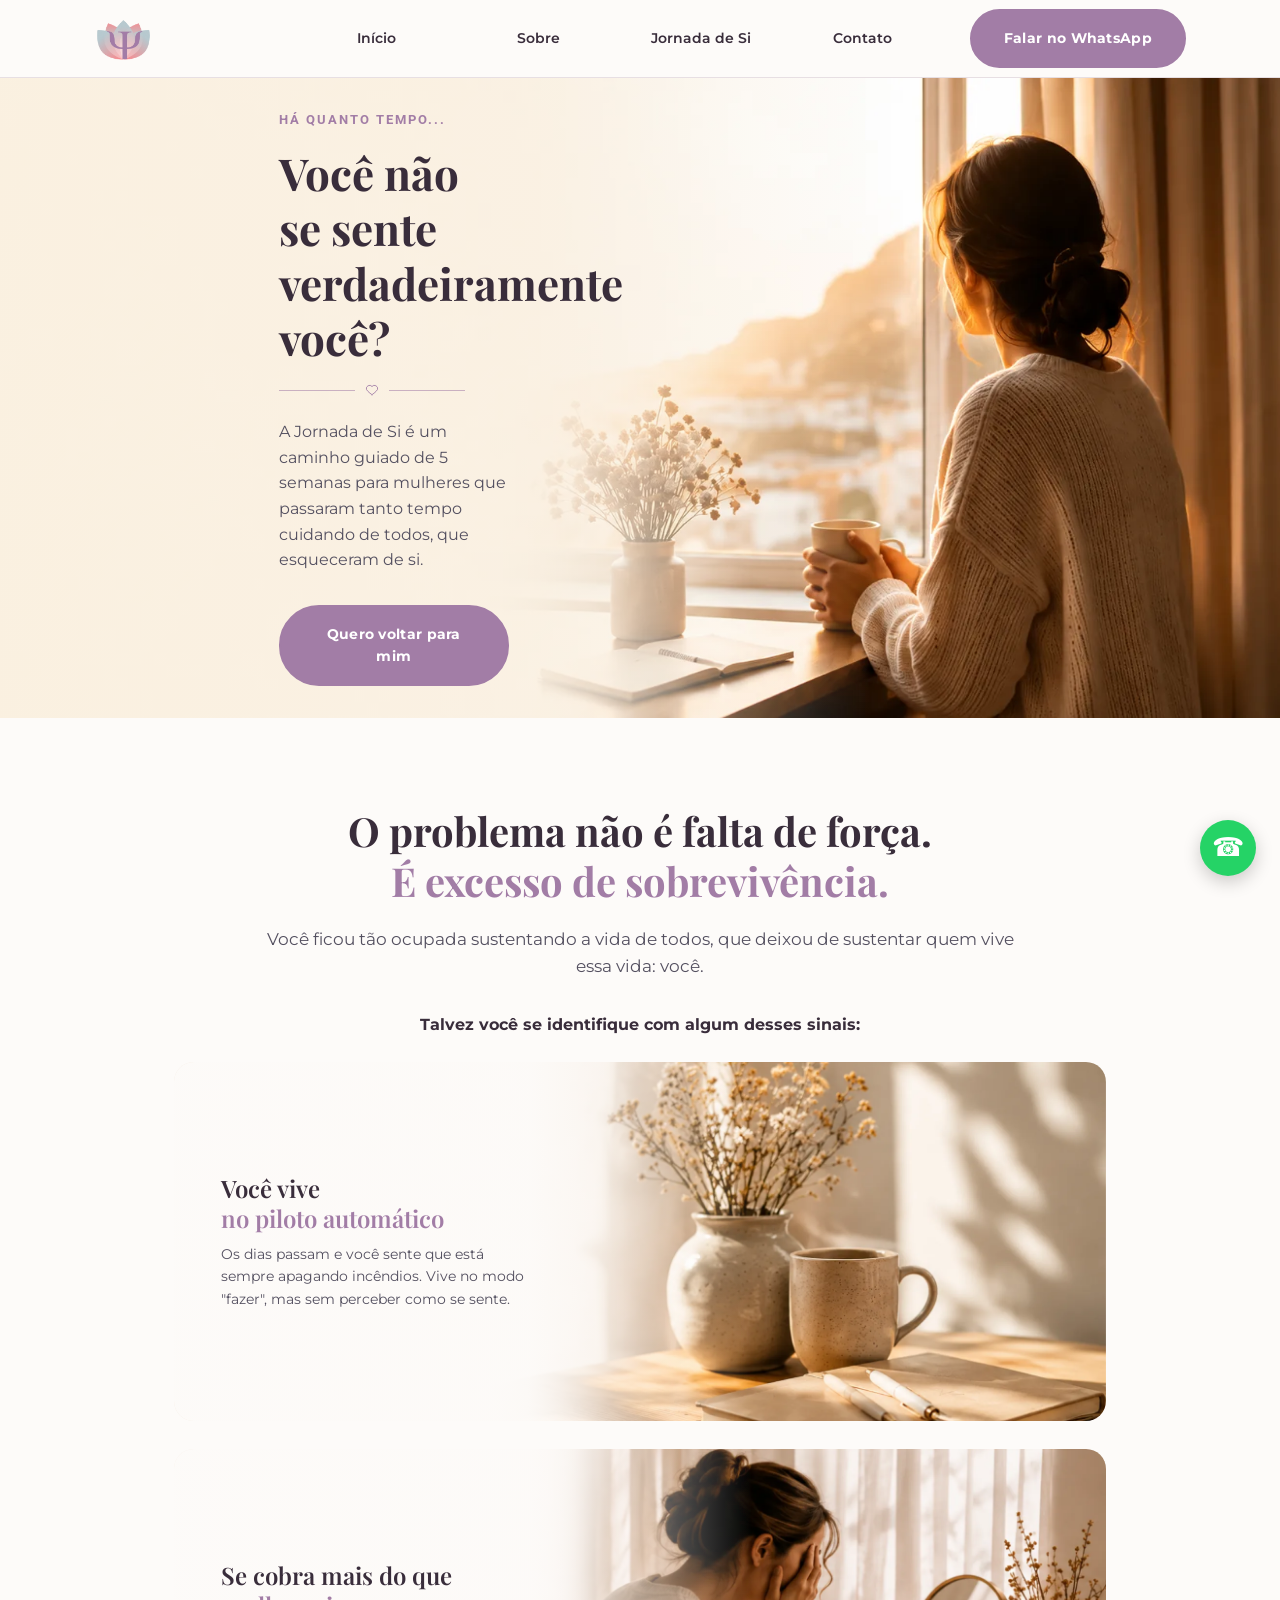
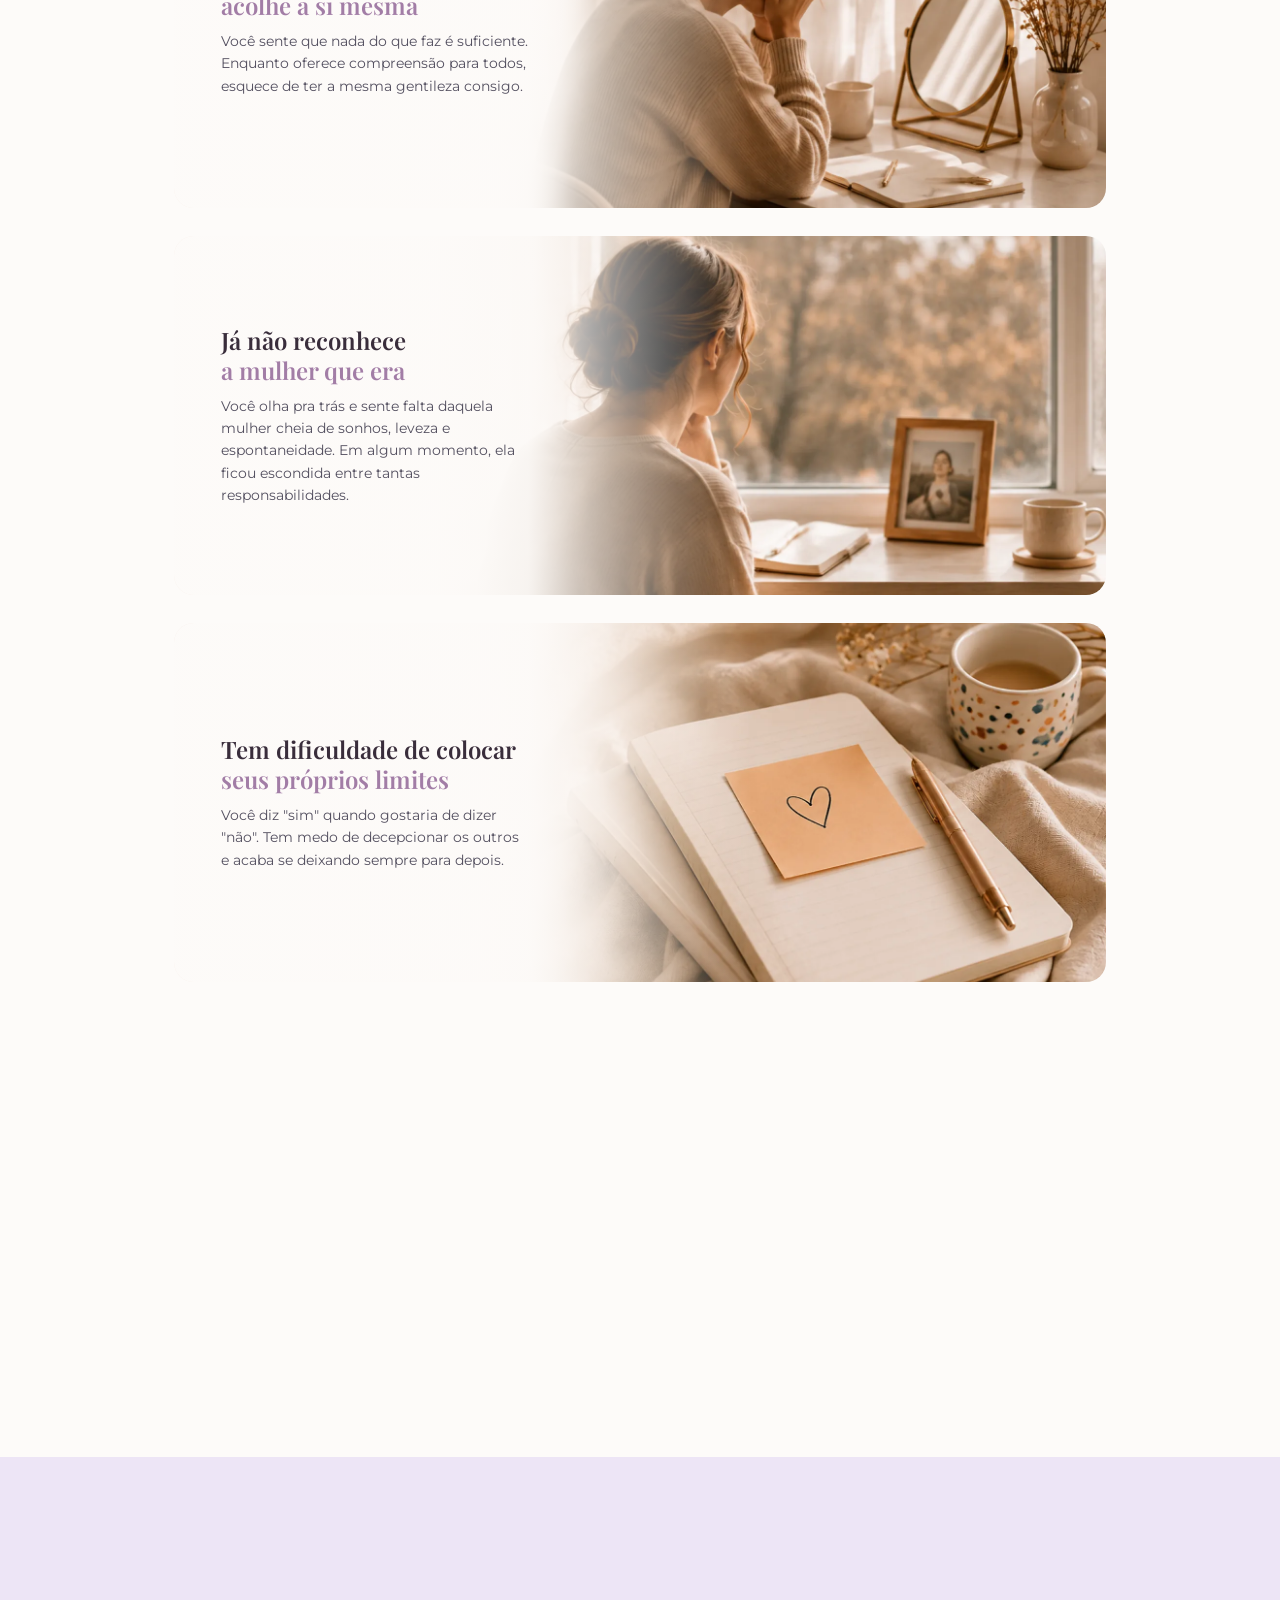
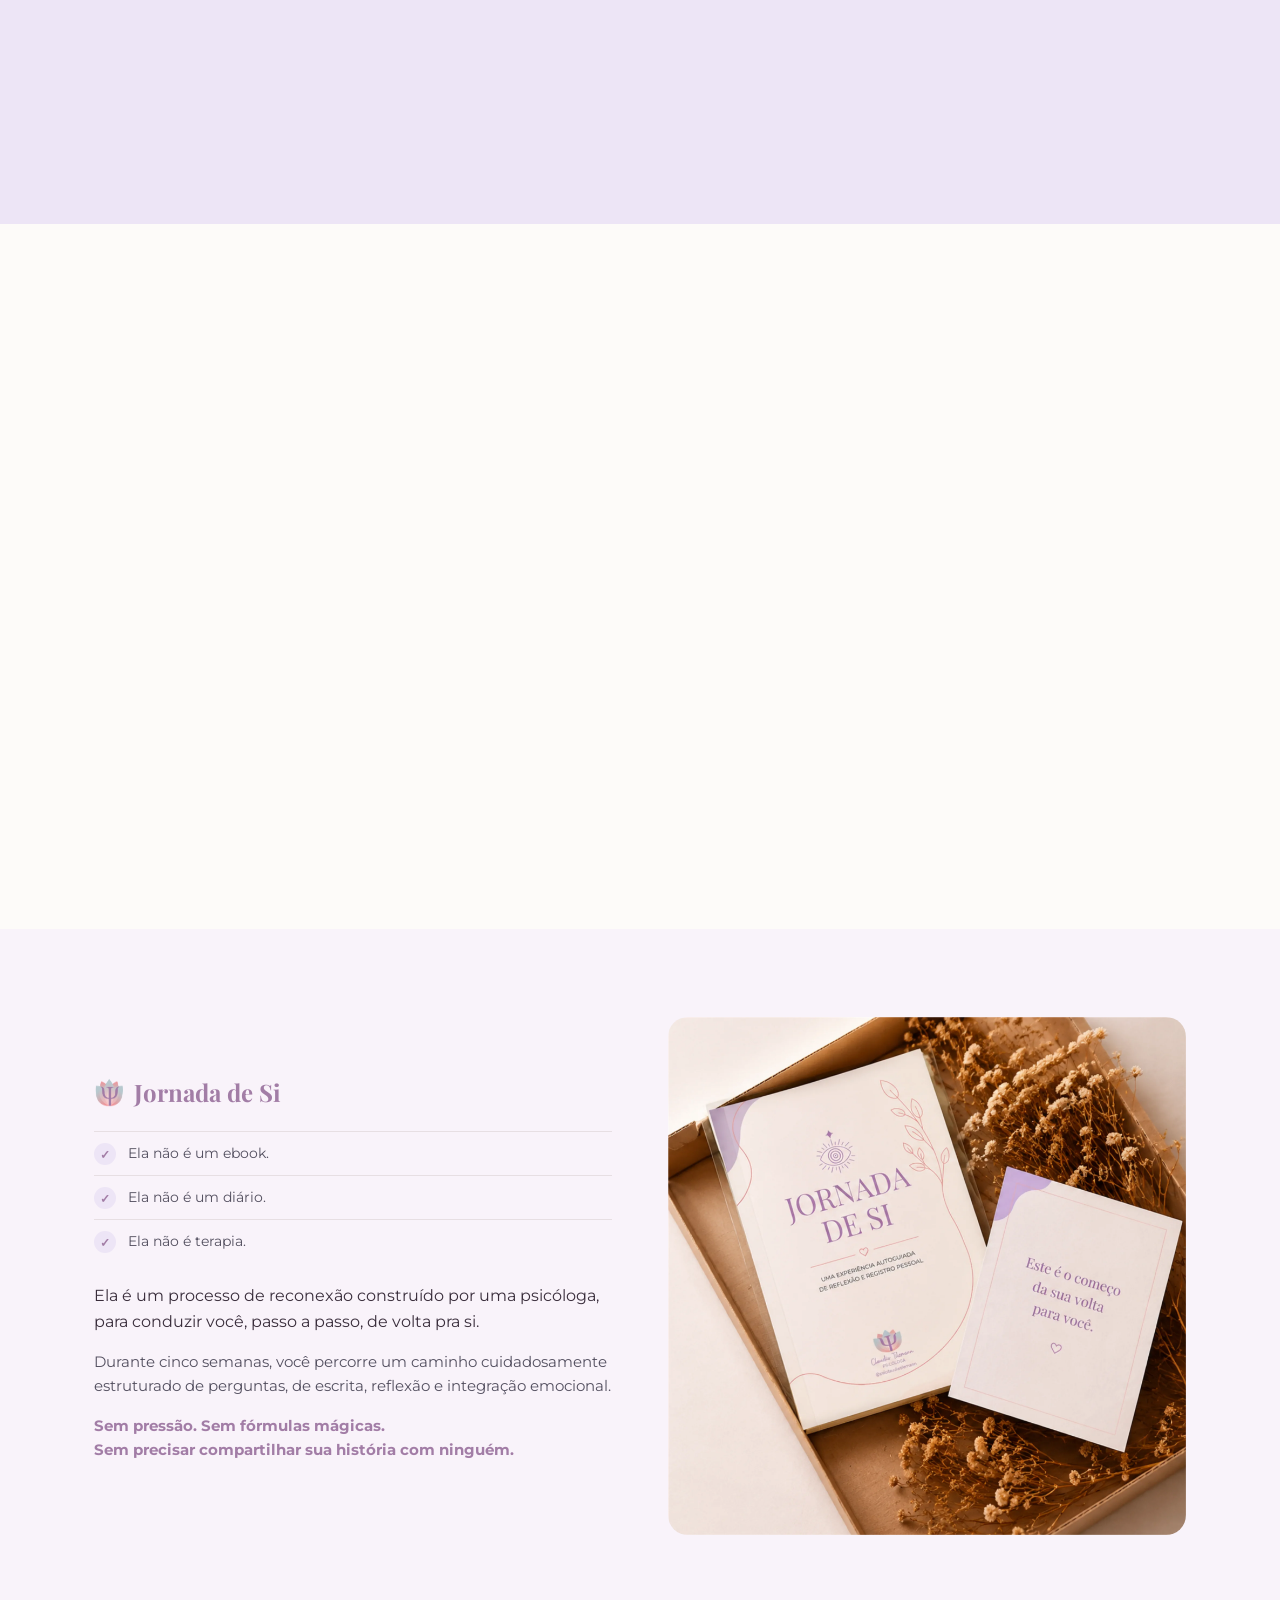
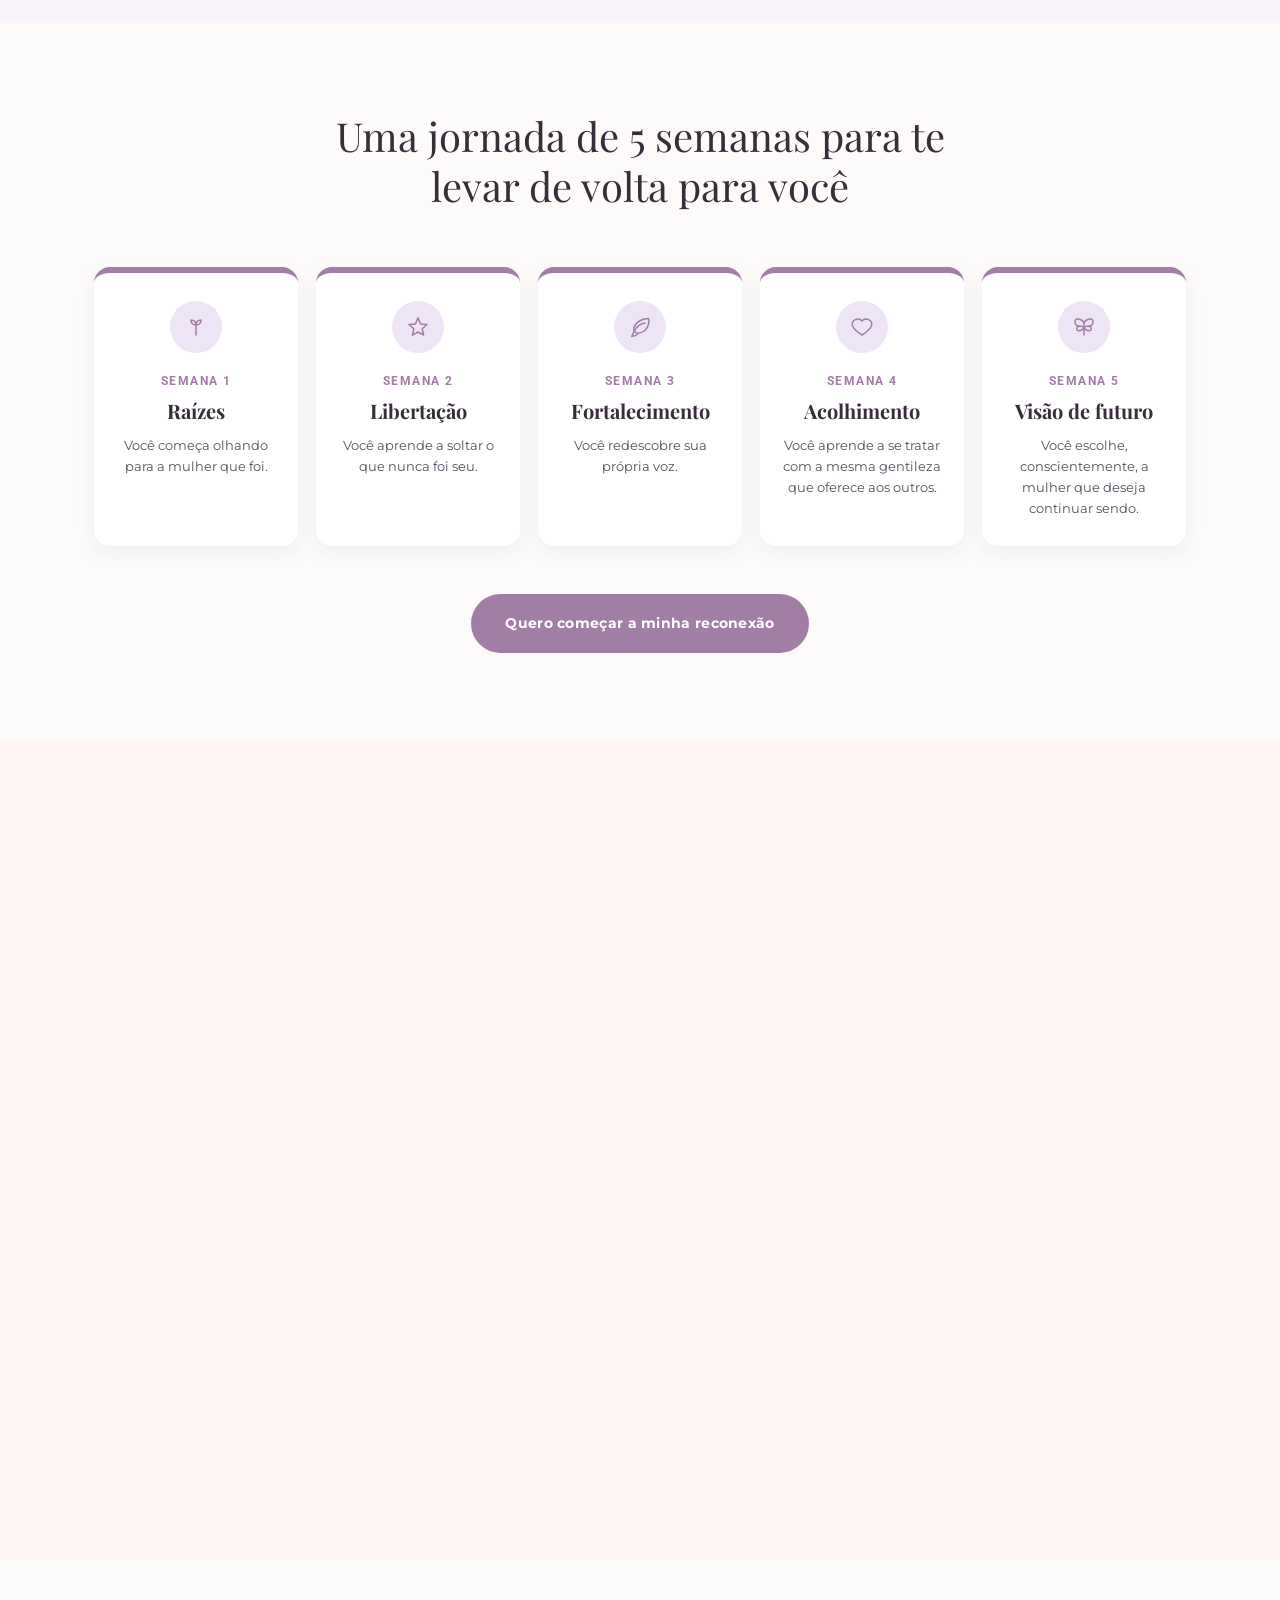
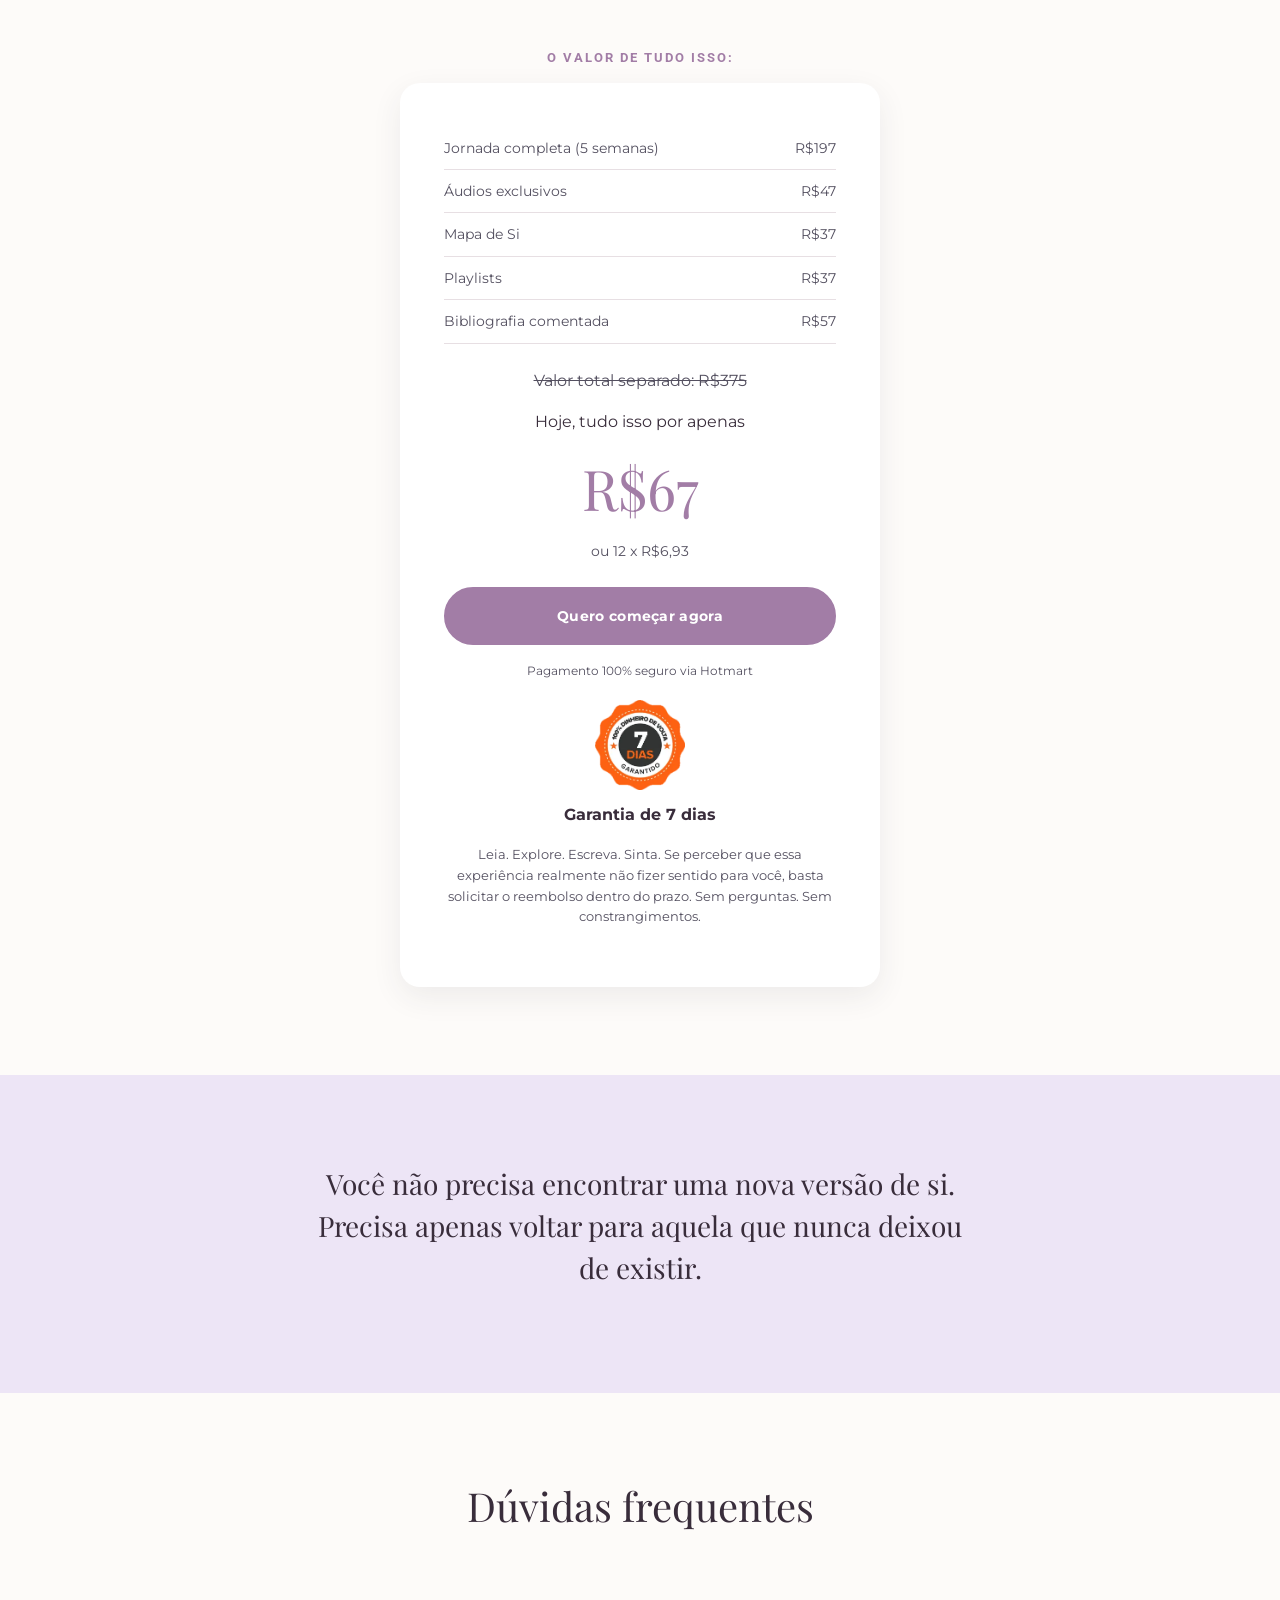
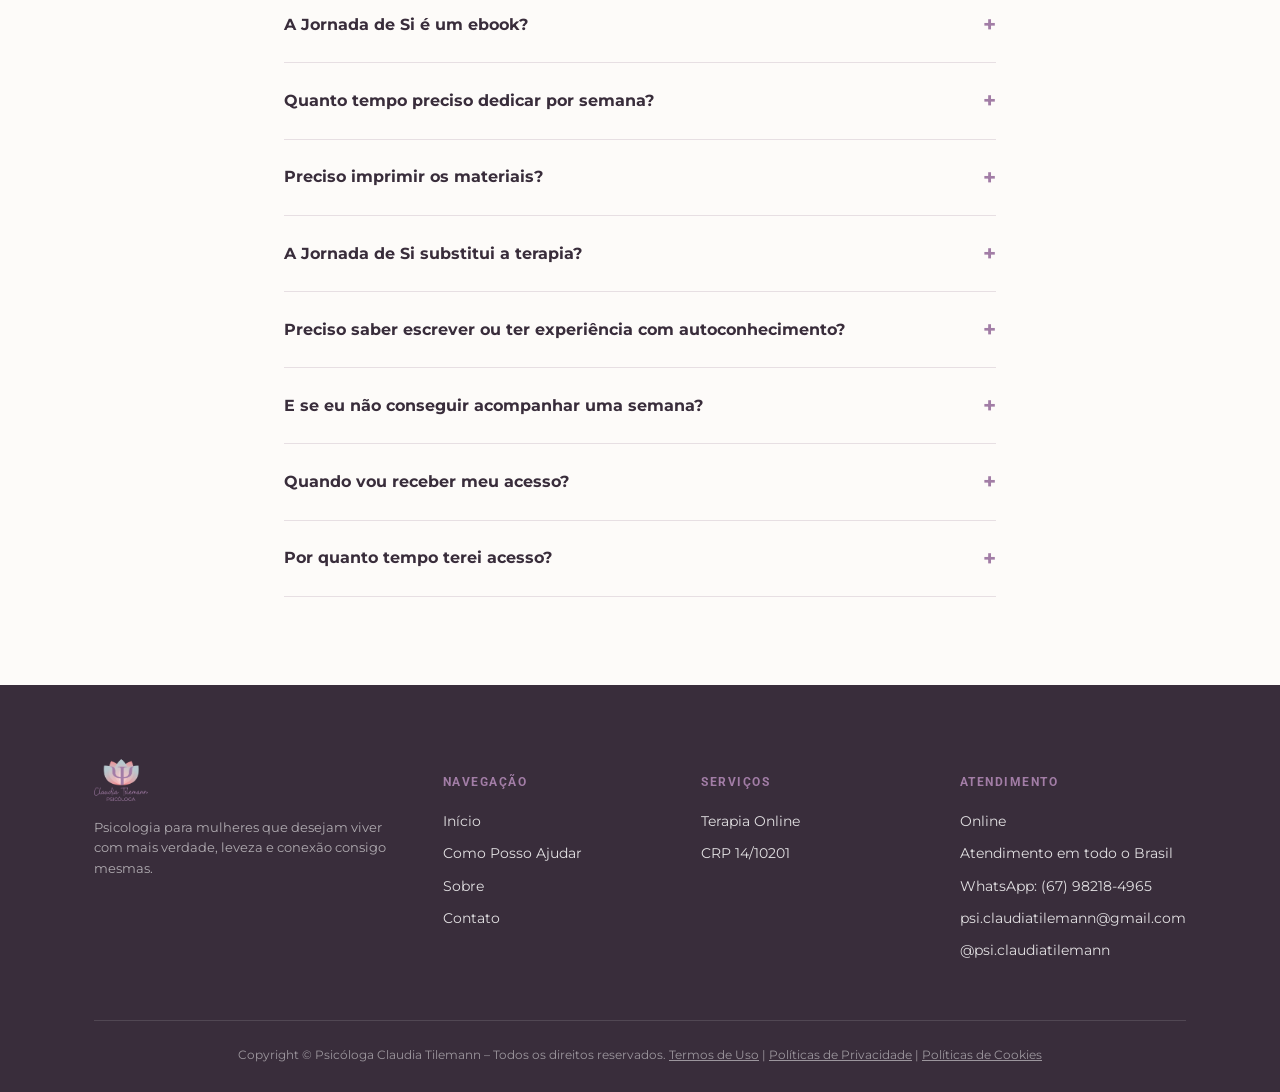
==== jornadadesi.html @ 29aedbd8 "Initial commit" ====
<!DOCTYPE html>
<html lang="pt-BR">
<head>
<meta charset="UTF-8">

<!-- Meta Pixel Code -->
<script>
!function(f,b,e,v,n,t,s)
{if(f.fbq)return;n=f.fbq=function(){n.callMethod?
n.callMethod.apply(n,arguments):n.queue.push(arguments)};
if(!f._fbq)f._fbq=n;n.push=n;n.loaded=!0;n.version='2.0';
n.queue=[];t=b.createElement(e);t.async=!0;
t.src=v;s=b.getElementsByTagName(e)[0];
s.parentNode.insertBefore(t,s)}(window, document,'script',
'https://connect.facebook.net/en_US/fbevents.js');

fbq('init', '1135975485633606');
fbq('track', 'PageView');
</script>

<noscript>
<img height="1" width="1" style="display:none"
src="https://www.facebook.com/tr?id=1135975485633606&ev=PageView&noscript=1"/>
</noscript>
<!-- End Meta Pixel Code -->

<meta name="viewport" content="width=device-width, initial-scale=1.0">
<title>Psicóloga Claudia Tilemann - Jornada de Si</title>
<meta name="description" content="A Jornada de Si é um caminho guiado de 5 semanas para mulheres que passaram tanto tempo cuidando de todos, que esqueceram de si.">
<link rel="icon" href="images/logo-topo.webp">
<link rel="preconnect" href="https://fonts.googleapis.com">
<link rel="preconnect" href="https://fonts.gstatic.com" crossorigin>
<link href="https://fonts.googleapis.com/css2?family=Playfair+Display:ital,wght@0,400;0,600;0,700;1,400&family=Montserrat:ital,wght@0,400;0,600;0,700&family=Roboto:wght@400;700&display=swap" rel="stylesheet">
<link rel="stylesheet" href="css/style.css">
</head>
<body>

<header class="site-header">
  <div class="container">
    <a href="index.html" class="logo"><img src="images/logo-topo.webp" alt="Claudia Tilemann Psicóloga"></a>
    <nav class="site-nav" id="siteNav">
      <div class="site-nav-links">
        <a href="index.html">Início</a>
        <a href="index.html#sobre">Sobre</a>
        <a href="jornadadesi.html">Jornada de Si</a>
        <a href="#contato">Contato</a>
        <a href="https://wa.me/message/6YBCLNKW5SVHM1" class="btn" target="_blank" rel="noopener">Falar no WhatsApp</a>
      </div>
      <button class="nav-toggle" id="navToggle" aria-label="Abrir menu">☰</button>
    </nav>
  </div>
</header>
<div class="header-spacer"></div>

<section class="hero">
  <div class="hero-photo" style="background-image:url('images/jornada/hero-janela.webp'); height:auto; min-height:640px;">
    <div class="container">
      <div class="hero-text">
        <span class="eyebrow">Há quanto tempo...</span>
        <h1 style="font-size:44px;">Você não se sente verdadeiramente você?</h1>
        <div class="hero-divider">
          <span class="line"></span>
          <svg viewBox="0 0 24 24" fill="none" stroke="currentColor" stroke-width="1.5" stroke-linecap="round" stroke-linejoin="round"><path d="M12 20s-7-4.35-9.5-9A5.5 5.5 0 0 1 12 6a5.5 5.5 0 0 1 9.5 5c-2.5 4.65-9.5 9-9.5 9z"/></svg>
          <span class="line"></span>
        </div>
        <p class="lead">A Jornada de Si é um caminho guiado de 5 semanas para mulheres que passaram tanto tempo cuidando de todos, que esqueceram de si.</p>
        <div class="hero-actions">
          <a href="#comprar" class="btn">Quero voltar para mim</a>
        </div>
      </div>
    </div>
  </div>
</section>

<section>
  <div class="container reveal" style="max-width:820px; text-align:center;">
    <h2 style="font-weight:700;">O problema não é falta de força.<br><span style="color:var(--color-accent);">É excesso de sobrevivência.</span></h2>
    <p style="font-size:17px; color:var(--color-text-soft);">Você ficou tão ocupada sustentando a vida de todos, que deixou de sustentar quem vive essa vida: você.</p>
    <p style="font-weight:700; margin-top:32px;">Talvez você se identifique com algum desses sinais:</p>
  </div>

  <div class="container" style="max-width:980px; margin-top:24px;">
    <div class="photo-overlay reveal" style="background-image:url('images/jornada/vaso-caneca.webp')">
      <div class="photo-overlay-text">
        <h3><span class="line-dark">Você vive</span><span class="line-accent">no piloto automático</span></h3>
        <p>Os dias passam e você sente que está sempre apagando incêndios. Vive no modo "fazer", mas sem perceber como se sente.</p>
      </div>
    </div>
    <div class="photo-overlay reveal" style="background-image:url('images/jornada/mulher-espelho.webp')">
      <div class="photo-overlay-text">
        <h3><span class="line-dark">Se cobra mais do que</span><span class="line-accent">acolhe a si mesma</span></h3>
        <p>Você sente que nada do que faz é suficiente. Enquanto oferece compreensão para todos, esquece de ter a mesma gentileza consigo.</p>
      </div>
    </div>
    <div class="photo-overlay reveal" style="background-image:url('images/jornada/mulher-retrato-moldura.webp')">
      <div class="photo-overlay-text">
        <h3><span class="line-dark">Já não reconhece</span><span class="line-accent">a mulher que era</span></h3>
        <p>Você olha pra trás e sente falta daquela mulher cheia de sonhos, leveza e espontaneidade. Em algum momento, ela ficou escondida entre tantas responsabilidades.</p>
      </div>
    </div>
    <div class="photo-overlay reveal" style="background-image:url('images/jornada/caderno-coracao.webp')">
      <div class="photo-overlay-text">
        <h3><span class="line-dark">Tem dificuldade de colocar</span><span class="line-accent">seus próprios limites</span></h3>
        <p>Você diz "sim" quando gostaria de dizer "não". Tem medo de decepcionar os outros e acaba se deixando sempre para depois.</p>
      </div>
    </div>
    <div class="photo-overlay reveal" style="margin-bottom:0; background-image:url('images/jornada/mulher-sofa.webp')">
      <div class="photo-overlay-text">
        <h3><span class="line-dark">Carrega tanto os outros, que</span><span class="line-accent">deixou de cuidar de si</span></h3>
        <p>Você está sempre disponível para quem precisa. Mas, quando olha para a própria vida, percebe que faz muito tempo que ninguém cuidou de você.</p>
      </div>
    </div>
  </div>
</section>

<section style="background:var(--color-bg-lavender-2); text-align:center;">
  <div class="container reveal" style="max-width:720px;">
    <h2 style="font-weight:700;">O maior risco<br><span style="color:var(--color-accent);">não é continuar cansada.</span></h2>
    <p style="font-size:17px; color:var(--color-text-soft);">É olhar pra trás daqui a alguns anos e perceber que você passou tanto tempo <strong style="color:var(--color-text);">cuidando da vida de todos</strong>, que esqueceu de <strong style="color:var(--color-accent);">viver a sua</strong>.</p>
  </div>
</section>

<section>
  <div class="container text-center">
    <div class="section-intro reveal">
      <h2>Imagine acordar e <span style="color:var(--color-accent);">perceber que...</span></h2>
    </div>
    <div class="outcomes-photo reveal" style="background-image:url('images/jornada/mulher-respirando.webp')">
      <div class="outcomes-photo-items">
        <div class="outcome-item">
          <span class="outcome-icon"><svg viewBox="0 0 24 24" fill="none" stroke="currentColor" stroke-width="1.5" stroke-linecap="round" stroke-linejoin="round"><path d="M12 15a3 3 0 0 0 3-3V6a3 3 0 0 0-6 0v6a3 3 0 0 0 3 3z"/><path d="M19 11a7 7 0 0 1-14 0"/><line x1="12" y1="18" x2="12" y2="22"/></svg></span>
          <p>Você voltou a confiar na sua própria voz</p>
        </div>
        <div class="outcome-divider"></div>
        <div class="outcome-item">
          <span class="outcome-icon"><svg viewBox="0 0 24 24" fill="none" stroke="currentColor" stroke-width="1.5" stroke-linecap="round" stroke-linejoin="round"><path d="M12 20s-7-4.35-9.5-9A5.5 5.5 0 0 1 12 6a5.5 5.5 0 0 1 9.5 5c-2.5 4.65-9.5 9-9.5 9z"/></svg></span>
          <p>Consegue dizer "não" sem culpa</p>
        </div>
        <div class="outcome-divider"></div>
        <div class="outcome-item">
          <span class="outcome-icon"><svg viewBox="0 0 24 24" fill="none" stroke="currentColor" stroke-width="1.5" stroke-linecap="round" stroke-linejoin="round"><path d="M17 8C8 10 5.9 16.2 3.8 21.5c2.9-.5 4.9-1.5 6.2-2.5"/><path d="M20.5 3.5C15 3.5 8 6.5 6 12.5c-1 3 1 5.5 3.5 5.5C17 18 21 12 21 5c0-.5-.2-1-.5-1.5z"/></svg></span>
          <p>Entende melhor suas emoções</p>
        </div>
        <div class="outcome-divider"></div>
        <div class="outcome-item">
          <span class="outcome-icon"><svg viewBox="0 0 24 24" fill="none" stroke="currentColor" stroke-width="1.5" stroke-linecap="round" stroke-linejoin="round"><path d="M4 9h13v5a5 5 0 0 1-5 5H9a5 5 0 0 1-5-5V9z"/><path d="M17 10h2a2.5 2.5 0 0 1 0 5h-2"/><path d="M8 3c0 1-1 1-1 2s1 1 1 2"/><path d="M12 3c0 1-1 1-1 2s1 1 1 2"/></svg></span>
          <p>Voltou a gostar da própria companhia</p>
        </div>
        <div class="outcome-divider"></div>
        <div class="outcome-item">
          <span class="outcome-icon"><svg viewBox="0 0 24 24" fill="none" stroke="currentColor" stroke-width="1.5" stroke-linecap="round" stroke-linejoin="round"><circle cx="12" cy="12" r="4.5"/><path d="M12 3v2M12 19v2M4 12H2M22 12h-2M5.6 5.6 4.2 4.2M19.8 19.8l-1.4-1.4M18.4 5.6l1.4-1.4M4.2 19.8l1.4-1.4"/></svg></span>
          <p>Sente que existe, novamente</p>
        </div>
      </div>
      <p class="outcomes-photo-caption"><span class="line-dark">É isso que a Jornada de Si</span><span class="line-accent">foi criada para construir.</span></p>
    </div>
  </div>
</section>

<section style="background:var(--color-bg-lavender)">
  <div class="container split-panel">
    <div class="reveal">
      <div class="split-panel-brand">
        <img src="images/logo-topo.webp" alt="">
        <span>Jornada de Si</span>
      </div>
      <ul class="bio-credentials" style="margin-top:0;">
        <li>Ela não é um ebook.</li>
        <li>Ela não é um diário.</li>
        <li>Ela não é terapia.</li>
      </ul>
      <p class="intro-text" style="margin-top:20px;">Ela é um processo de reconexão construído por uma psicóloga, para conduzir você, passo a passo, de volta pra si.</p>
      <p class="soft-text">Durante cinco semanas, você percorre um caminho cuidadosamente estruturado de perguntas, de escrita, reflexão e integração emocional.</p>
      <p class="accent-text">Sem pressão. Sem fórmulas mágicas.<br>Sem precisar compartilhar sua história com ninguém.</p>
    </div>
    <div class="split-panel-img reveal">
      <img src="images/jornada/caixa-produto.webp" alt="Caixa da Jornada de Si com flores secas">
    </div>
  </div>
</section>

<section>
  <div class="container text-center">
    <div class="section-intro reveal">
      <h2>Uma jornada de 5 semanas para te levar de volta para você</h2>
    </div>
    <div class="timeline">
      <div class="timeline-step reveal">
        <span class="week-icon"><svg viewBox="0 0 24 24" fill="none" stroke="currentColor" stroke-width="1.5" stroke-linecap="round" stroke-linejoin="round"><path d="M12 20V10"/><path d="M12 10C12 10 7 10 7 5C7 5 12 5 12 10Z"/><path d="M12 10C12 10 17 10 17 5C17 5 12 5 12 10Z"/></svg></span>
        <span class="week-num">Semana 1</span>
        <h3>Raízes</h3>
        <p>Você começa olhando para a mulher que foi.</p>
      </div>
      <div class="timeline-step reveal">
        <span class="week-icon"><svg viewBox="0 0 24 24" fill="none" stroke="currentColor" stroke-width="1.5" stroke-linecap="round" stroke-linejoin="round"><path d="M12 3l2.6 5.9 6.4.6-4.8 4.3 1.4 6.3L12 17l-5.6 3.1 1.4-6.3-4.8-4.3 6.4-.6L12 3z"/></svg></span>
        <span class="week-num">Semana 2</span>
        <h3>Libertação</h3>
        <p>Você aprende a soltar o que nunca foi seu.</p>
      </div>
      <div class="timeline-step reveal">
        <span class="week-icon"><svg viewBox="0 0 24 24" fill="none" stroke="currentColor" stroke-width="1.5" stroke-linecap="round" stroke-linejoin="round"><path d="M17 8C8 10 5.9 16.2 3.8 21.5c2.9-.5 4.9-1.5 6.2-2.5"/><path d="M20.5 3.5C15 3.5 8 6.5 6 12.5c-1 3 1 5.5 3.5 5.5C17 18 21 12 21 5c0-.5-.2-1-.5-1.5z"/></svg></span>
        <span class="week-num">Semana 3</span>
        <h3>Fortalecimento</h3>
        <p>Você redescobre sua própria voz.</p>
      </div>
      <div class="timeline-step reveal">
        <span class="week-icon"><svg viewBox="0 0 24 24" fill="none" stroke="currentColor" stroke-width="1.5" stroke-linecap="round" stroke-linejoin="round"><path d="M12 20s-7-4.35-9.5-9A5.5 5.5 0 0 1 12 6a5.5 5.5 0 0 1 9.5 5c-2.5 4.65-9.5 9-9.5 9z"/></svg></span>
        <span class="week-num">Semana 4</span>
        <h3>Acolhimento</h3>
        <p>Você aprende a se tratar com a mesma gentileza que oferece aos outros.</p>
      </div>
      <div class="timeline-step reveal">
        <span class="week-icon"><svg viewBox="0 0 24 24" fill="none" stroke="currentColor" stroke-width="1.5" stroke-linecap="round" stroke-linejoin="round"><path d="M12 8c-1.2-2.4-3.7-4-6.5-4C4 4 3 5 3 6.8 3 9 4.5 11 8 11.5"/><path d="M12 8c1.2-2.4 3.7-4 6.5-4C20 4 21 5 21 6.8 21 9 19.5 11 16 11.5"/><path d="M12 7v13"/><path d="M12 12.5c-.8 1.8-3 3.2-5 3.2-1.3 0-2.2-.8-2.2-2 0-1.7 1.3-2.7 3-2.7 1.7 0 3.3.5 4.2 1.5"/><path d="M12 12.5c.8 1.8 3 3.2 5 3.2 1.3 0 2.2-.8 2.2-2 0-1.7-1.3-2.7-3-2.7-1.7 0-3.3.5-4.2 1.5"/></svg></span>
        <span class="week-num">Semana 5</span>
        <h3>Visão de futuro</h3>
        <p>Você escolhe, conscientemente, a mulher que deseja continuar sendo.</p>
      </div>
    </div>
    <a href="#comprar" class="btn" style="margin-top:48px;">Quero começar a minha reconexão</a>
  </div>
</section>

<section style="background:var(--color-bg-pink-soft)">
  <div class="container">
    <div class="section-intro reveal">
      <span class="eyebrow">O que está incluso</span>
      <h2>Tudo que você recebe na Jornada de Si</h2>
    </div>
  </div>
  <div class="deliverables-photo reveal">
    <img src="images/jornada/mockups-produto-crop3.webp" alt="Formatos inclusos: ebook, PDF editável, versão impressa, passaporte, mapa de si, áudios, playlists e bibliografia">
    <div class="deliverables-textband">
      <div style="left:6.7%; width:12.5%"><h4>Jornada de Si</h4><p>Ebook completo.</p></div>
      <div style="left:20.4%; width:11%"><h4>PDF editável</h4><p>Para escrever quando e onde quiser.</p></div>
      <div style="left:32.8%; width:11%"><h4>Versão impressão</h4><p>Para quem ama o cuidado do papel.</p></div>
      <div style="left:47.4%; width:13%"><h4>Passaporte</h4><p>Um guia prático para guiar sua Jornada.</p></div>
      <div style="left:62.4%; width:10.5%"><h4>Mapa de Si</h4><p>Para visualizar sua Jornada de transformação.</p></div>
      <div style="left:73.9%; width:9%"><h4>Áudios exclusivos</h4><p>Reflexões guiadas para te acompanhar em cada etapa.</p></div>
      <div style="left:83.7%; width:9%"><h4>Playlists</h4><p>Seleções musicais para cada momento da Jornada.</p></div>
      <div style="left:94.8%; width:9.5%"><h4>Bibliografia</h4><p>Indicações que aprofundam a sua Jornada.</p></div>
    </div>
  </div>
  <div class="container">
    <div class="deliverables-labels">
      <div>
        <h4>Jornada de Si</h4>
        <p>Ebook completo.</p>
      </div>
      <div>
        <h4>PDF editável</h4>
        <p>Para escrever quando e onde quiser.</p>
      </div>
      <div>
        <h4>Versão impressão</h4>
        <p>Para quem ama o cuidado do papel.</p>
      </div>
      <div>
        <h4>Passaporte</h4>
        <p>Um guia prático para guiar sua Jornada.</p>
      </div>
      <div>
        <h4>Mapa de Si</h4>
        <p>Para visualizar sua Jornada de transformação.</p>
      </div>
      <div>
        <h4>Áudios exclusivos</h4>
        <p>Reflexões guiadas para te acompanhar em cada etapa.</p>
      </div>
      <div>
        <h4>Playlists</h4>
        <p>Seleções musicais para cada momento da Jornada.</p>
      </div>
      <div>
        <h4>Bibliografia</h4>
        <p>Indicações que aprofundam a sua Jornada.</p>
      </div>
    </div>
  </div>
</section>

<section id="comprar">
  <div class="container text-center">
    <p class="eyebrow">O valor de tudo isso:</p>
    <div class="price-box reveal">
      <ul class="price-list">
        <li><span>Jornada completa (5 semanas)</span><span>R$197</span></li>
        <li><span>Áudios exclusivos</span><span>R$47</span></li>
        <li><span>Mapa de Si</span><span>R$37</span></li>
        <li><span>Playlists</span><span>R$37</span></li>
        <li><span>Bibliografia comentada</span><span>R$57</span></li>
      </ul>
      <p class="price-old">Valor total separado: R$375</p>
      <p style="margin:4px 0;">Hoje, tudo isso por apenas</p>
      <div class="price-new">R$67</div>
      <p class="price-installment">ou 12 x R$6,93</p>
      <a href="https://pay.hotmart.com/F107023426R" class="btn btn-block" target="_blank" rel="noopener">Quero começar agora</a>
      <p style="font-size:12px; color:var(--color-text-soft); margin-top:16px;">Pagamento 100% seguro via Hotmart</p>
      <img src="images/jornada/selo-garantia.webp" alt="Garantia de 7 dias" class="guarantee-badge">
      <p style="font-weight:700; margin-top:12px;">Garantia de 7 dias</p>
      <p style="font-size:13px; color:var(--color-text-soft);">Leia. Explore. Escreva. Sinta. Se perceber que essa experiência realmente não fizer sentido para você, basta solicitar o reembolso dentro do prazo. Sem perguntas. Sem constrangimentos.</p>
    </div>
  </div>
</section>

<section style="background:var(--color-bg-lavender-2); text-align:center;">
  <div class="container reveal" style="max-width:720px;">
    <p style="font-family:var(--font-heading); font-size:28px; line-height:1.5;">Você não precisa encontrar uma nova versão de si.<br>Precisa apenas voltar para aquela que nunca deixou de existir.</p>
  </div>
</section>

<section>
  <div class="container" style="max-width:760px;">
    <div class="section-intro reveal">
      <h2>Dúvidas frequentes</h2>
    </div>

    <details class="faq-item">
      <summary>A Jornada de Si é um ebook?</summary>
      <p>Não. A Jornada de Si é uma experiência guiada de reconexão pessoal. Você recebe um material estruturado para percorrer durante 5 semanas, com exercícios de reflexão, escrita e autoconhecimento que ajudam você a olhar para si com mais clareza e intenção.</p>
    </details>
    <details class="faq-item">
      <summary>Quanto tempo preciso dedicar por semana?</summary>
      <p>Você não precisa passar horas fazendo a Jornada. A proposta foi criada para caber na vida real: você pode reservar um momento de aproximadamente 40 a 60 minutos por semana para realizar a etapa e, ao longo dos dias, voltar às reflexões sempre que sentir vontade.</p>
    </details>
    <details class="faq-item">
      <summary>Preciso imprimir os materiais?</summary>
      <p>Não. Você escolhe a forma que funciona melhor para você. Pode preencher digitalmente, pelo PDF editável, ou imprimir para escrever à mão e transformar esse momento em um verdadeiro ritual de cuidado pessoal.</p>
    </details>
    <details class="faq-item">
      <summary>A Jornada de Si substitui a terapia?</summary>
      <p>Não, e essa é uma diferença importante. A Jornada de Si é uma experiência autoguiada de reflexão e reconexão pessoal. Ela pode complementar um processo terapêutico, mas não substitui o acompanhamento individual de uma psicóloga ou outro profissional de saúde mental.</p>
    </details>
    <details class="faq-item">
      <summary>Preciso saber escrever ou ter experiência com autoconhecimento?</summary>
      <p>De jeito nenhum. Você não precisa escrever bonito, saber meditar ou já ter feito algum processo de autoconhecimento. As atividades foram pensadas para conduzir você passo a passo, mesmo que esteja começando agora.</p>
    </details>
    <details class="faq-item">
      <summary>E se eu não conseguir acompanhar uma semana?</summary>
      <p>Tudo bem. A Jornada não é uma prova. Você tem acesso ao material para fazer no seu ritmo e pode pausar, retomar uma reflexão ou voltar a uma etapa sempre que precisar. O objetivo não é fazer perfeito, é criar espaço para você.</p>
    </details>
    <details class="faq-item">
      <summary>Quando vou receber meu acesso?</summary>
      <p>Assim que a compra for confirmada, você recebe as orientações de acesso ao material. A partir daí, você pode começar sua Jornada e escolher o melhor momento para dar o primeiro passo.</p>
    </details>
    <details class="faq-item">
      <summary>Por quanto tempo terei acesso?</summary>
      <p>Você terá acesso à Jornada de Si por 1 ano. Durante esse período, você poderá acessar o conteúdo e percorrer as 5 semanas no seu ritmo, sem precisar ter pressa para concluir. E tem mais: os PDFs disponibilizados podem ser baixados por você e continuam sendo seus, mesmo após o término do período de acesso à Jornada. Assim, você pode guardar, imprimir e revisitar suas reflexões sempre que quiser.</p>
    </details>
  </div>
</section>

<footer class="site-footer" id="contato">
  <div class="container">
    <div class="footer-grid">
      <div>
        <div class="footer-logo"><img src="images/logo-completo.webp" alt="Claudia Tilemann Psicóloga"></div>
        <p style="font-size:13px; color:rgba(255,255,255,.6);">Psicologia para mulheres que desejam viver com mais verdade, leveza e conexão consigo mesmas.</p>
      </div>
      <div>
        <h4>Navegação</h4>
        <ul>
          <li><a href="index.html">Início</a></li>
          <li><a href="index.html#terapia">Como Posso Ajudar</a></li>
          <li><a href="index.html#sobre">Sobre</a></li>
          <li><a href="index.html#contato">Contato</a></li>
        </ul>
      </div>
      <div>
        <h4>Serviços</h4>
        <ul>
          <li><a href="index.html#terapia">Terapia Online</a></li>
          <li>CRP 14/10201</li>
        </ul>
      </div>
      <div>
        <h4>Atendimento</h4>
        <ul>
          <li>Online</li>
          <li>Atendimento em todo o Brasil</li>
          <li><a href="https://wa.me/message/6YBCLNKW5SVHM1" target="_blank" rel="noopener">WhatsApp: (67) 98218-4965</a></li>
          <li><a href="mailto:psi.claudiatilemann@gmail.com">psi.claudiatilemann@gmail.com</a></li>
          <li><a href="https://instagram.com/psi.claudiatilemann" target="_blank" rel="noopener">@psi.claudiatilemann</a></li>
        </ul>
      </div>
    </div>
    <div class="footer-bottom">
      Copyright © Psicóloga Claudia Tilemann – Todos os direitos reservados.
      <a href="#">Termos de Uso</a> | <a href="politica-de-privacidade.html">Políticas de Privacidade</a> | <a href="politica-de-privacidade.html">Políticas de Cookies</a>
    </div>
  </div>
</footer>

<a href="https://wa.me/message/6YBCLNKW5SVHM1" class="whatsapp-float" target="_blank" rel="noopener" aria-label="Falar no WhatsApp">☎</a>

<script>
document.getElementById('navToggle').addEventListener('click', function () {
  document.getElementById('siteNav').classList.toggle('open');
});

(function () {
  "use strict";
  var reduce = window.matchMedia("(prefers-reduced-motion: reduce)").matches;
  var items = document.querySelectorAll(".reveal");
  if (reduce || !("IntersectionObserver" in window)) {
    items.forEach(function (el) { el.classList.add("in"); });
  } else {
    var io = new IntersectionObserver(function (entries) {
      entries.forEach(function (e) {
        if (e.isIntersecting) { e.target.classList.add("in"); io.unobserve(e.target); }
      });
    }, { rootMargin: "0px 0px -8% 0px", threshold: .12 });
    items.forEach(function (el) { io.observe(el); });
  }
})();

(function () {
  "use strict";
  document.querySelectorAll(".faq-item").forEach(function (item) {
    var content = item.querySelector("p");
    var summary = item.querySelector("summary");
    if (!content || !summary) return;

    summary.addEventListener("click", function (e) {
      e.preventDefault();
      if (item.hasAttribute("data-animating")) return;

      if (!item.open) {
        item.setAttribute("data-animating", "1");
        item.open = true;
        var targetHeight = content.scrollHeight;
        content.style.maxHeight = "0px";
        content.style.opacity = "0";
        content.style.transition = "max-height .35s ease, opacity .35s ease";
        requestAnimationFrame(function () {
          requestAnimationFrame(function () {
            content.style.maxHeight = targetHeight + "px";
            content.style.opacity = "1";
          });
        });
        content.addEventListener("transitionend", function onEnd() {
          content.style.maxHeight = "none";
          content.removeEventListener("transitionend", onEnd);
          item.removeAttribute("data-animating");
        }, { once: true });
      } else {
        item.setAttribute("data-animating", "1");
        var startHeight = content.scrollHeight;
        content.style.maxHeight = startHeight + "px";
        content.style.transition = "none";
        // force reflow so the browser registers the starting height before animating
        void content.offsetHeight;
        content.style.transition = "max-height .3s ease, opacity .3s ease";
        requestAnimationFrame(function () {
          requestAnimationFrame(function () {
            content.style.maxHeight = "0px";
            content.style.opacity = "0";
          });
        });
        content.addEventListener("transitionend", function onEnd() {
          item.open = false;
          content.style.maxHeight = "";
          content.style.opacity = "";
          content.style.transition = "";
          content.removeEventListener("transitionend", onEnd);
          item.removeAttribute("data-animating");
        }, { once: true });
      }
    });
  });
})();
</script>
</body>
</html>
---- css/style.css ----
/* ============================================
   Psicóloga Claudia Tilemann — Design System
   Fontes e cores extraídas do site original (GreatPages)
   ============================================ */

:root {
  /* Cores */
  --color-accent: #a27da6;       /* roxo/malva principal — botões, títulos de seção, links */
  --color-accent-dark: #8a6790;  /* hover do botão */
  --color-text: #392d3b;         /* texto principal */
  --color-text-soft: #545060;    /* texto secundário */
  --color-white: #ffffff;
  --color-bg: #fdfbf9;           /* fundo padrão (creme) */
  --color-bg-pink: #fce5eb;
  --color-bg-pink-soft: #fef4f4;
  --color-bg-lavender: #f9f3fa;
  --color-bg-lavender-2: #ede5f6;
  --color-bg-gray: #ececec;
  --color-border: #e7dfe3;

  /* Tipografia */
  --font-heading: 'Playfair Display', Georgia, serif;
  --font-body: 'Montserrat', -apple-system, sans-serif;
  --font-label: 'Roboto', -apple-system, sans-serif;

  --container-w: 1140px;
}

* { box-sizing: border-box; }
html { scroll-behavior: smooth; }

body {
  margin: 0;
  font-family: var(--font-body);
  color: var(--color-text);
  background: var(--color-bg);
  line-height: 1.6;
  -webkit-font-smoothing: antialiased;
}

img { max-width: 100%; display: block; }

a { color: inherit; text-decoration: none; }

.container {
  max-width: var(--container-w);
  margin: 0 auto;
  padding: 0 24px;
}

section { padding: 88px 0; }
@media (max-width: 768px) {
  section { padding: 56px 0; }
}

h1, h2, h3 {
  font-family: var(--font-heading);
  font-weight: 400;
  margin: 0 0 20px;
  line-height: 1.25;
}

h1 { font-size: 50px; }
h2 { font-size: 40px; }
h3 { font-size: 22px; font-family: var(--font-body); font-weight: 700; }

p { margin: 0 0 16px; }

@media (max-width: 768px) {
  h1 { font-size: 34px; }
  h2 { font-size: 28px; }
}

.eyebrow {
  font-family: var(--font-label);
  text-transform: uppercase;
  letter-spacing: 2px;
  font-size: 13px;
  font-weight: 700;
  color: var(--color-accent);
  display: block;
  margin-bottom: 14px;
}
.eyebrow-lg {
  font-size: 22px;
  letter-spacing: .5px;
  margin-bottom: 0;
}
@media (max-width: 768px) { .eyebrow-lg { font-size: 18px; } }

/* ===== Reveal ao rolar a página ===== */
.reveal { opacity: 0; transform: translateY(28px); }
.reveal.in {
  opacity: 1;
  transform: none;
  transition: opacity .8s ease, transform .8s cubic-bezier(.2,.8,.2,1);
}
@media (prefers-reduced-motion: reduce) {
  .reveal { opacity: 1; transform: none; transition: none; }
}

.text-center { text-align: center; }
.section-intro { max-width: 680px; margin: 0 auto 56px; text-align: center; }

/* Botões */
.btn {
  display: inline-block;
  font-family: var(--font-body);
  font-weight: 700;
  font-size: 14px;
  letter-spacing: .3px;
  text-align: center;
  padding: 16px 32px;
  border-radius: 40px;
  background: var(--color-accent);
  color: var(--color-white);
  border: 2px solid var(--color-accent);
  cursor: pointer;
  transition: all .2s ease;
}
.btn:hover { background: var(--color-accent-dark); border-color: var(--color-accent-dark); transform: translateY(-2px); box-shadow: 0 10px 24px rgba(162,125,166,.32); }
.btn-outline { background: transparent; color: var(--color-accent); }
.btn-outline:hover { background: var(--color-accent); color: var(--color-white); }
.btn-block { display: block; width: 100%; }

/* ===== Header ===== */
.header-spacer { height: 78px; }

.site-header {
  position: fixed;
  top: 0;
  left: 0;
  right: 0;
  height: 78px;
  z-index: 100;
  background: rgba(253, 251, 249, 0.96);
  backdrop-filter: blur(6px);
  border-bottom: 1px solid var(--color-border);
}
.site-header .container {
  display: flex;
  align-items: center;
  justify-content: space-between;
  height: 100%;
}
.site-header .logo img { height: 44px; width: auto; }
.site-nav { display: flex; align-items: center; }
.site-nav-links { display: flex; align-items: center; gap: 12px; }
.site-nav-links a:not(.btn) {
  font-size: 14px;
  font-weight: 600;
  color: var(--color-text);
  width: 150px;
  text-align: center;
  flex: none;
}
.site-nav-links a.btn { margin-left: 20px; }
.site-nav-links a:not(.btn) { transition: color .2s ease; }
.site-nav-links a:hover { color: var(--color-accent); }
.nav-toggle { display: none; }

@media (max-width: 820px) {
  .site-nav-links { display: none; }
  .nav-toggle {
    display: block;
    background: none;
    border: none;
    font-size: 24px;
    color: var(--color-accent);
    cursor: pointer;
  }
  .site-nav.open .site-nav-links {
    display: flex;
    flex-direction: column;
    position: absolute;
    top: 78px;
    left: 0;
    right: 0;
    background: var(--color-white);
    padding: 24px;
    gap: 12px;
    box-shadow: 0 10px 20px rgba(0,0,0,.06);
  }
  .site-nav.open .site-nav-links a:not(.btn) { width: auto; text-align: left; }
}

/* ===== Hero — foto em largura total com texto sobreposto (igual ao site original) ===== */
.hero { padding: 0; background: var(--color-bg); }
.hero-photo {
  position: relative;
  width: 100%;
  height: 480px;
  background-size: cover;
  background-position: center 65%;
  display: flex;
  align-items: center;
  overflow: hidden;
}
.hero-photo::before {
  content: "";
  position: absolute;
  inset: 0;
  background: linear-gradient(90deg, rgba(250,240,223,.90) 0%, rgba(250,240,223,.68) 42%, rgba(250,240,223,0) 68%);
}
.hero-text { position: relative; z-index: 1; width: 38%; padding: 0 4% 0 6%; }
.hero-text h1 { margin-bottom: 18px; font-weight: 700; }
.hero-divider { display: flex; align-items: center; gap: 10px; margin: 0 0 22px; }
.hero-divider .line { width: 76px; height: 1px; background: var(--color-accent); opacity: .55; }
.hero-divider svg { width: 14px; height: 14px; color: var(--color-accent); flex: none; }
.hero-text .lead { font-size: 16px; color: var(--color-text-soft); max-width: 420px; margin: 0 0 32px; }
.hero-actions { display: flex; gap: 16px; flex-wrap: wrap; }

@media (max-width: 900px) {
  .hero-photo { height: auto; min-height: 460px; }
  .hero-photo::before { background: linear-gradient(180deg, rgba(250,240,223,.45) 0%, rgba(250,240,223,.92) 60%, var(--color-bg) 100%); }
  .hero-text { width: 100%; padding: 0 24px; margin-top: auto; padding-bottom: 40px; }
}
@media (max-width: 560px) {
  .hero-photo { min-height: 540px; }
  .hero-text .lead { max-width: none; }
}

/* ===== Sinais de que algo pede atenção — fileira única em largura total ===== */
.signs-row {
  display: flex;
  gap: 18px;
  width: 100vw;
  position: relative;
  left: 50%;
  transform: translateX(-50%);
  padding: 0 40px;
  margin-top: 40px;
  box-sizing: border-box;
}
.sign-card {
  flex: 1 1 0;
  background: var(--color-white);
  border: 1px solid var(--color-border);
  border-radius: 16px;
  padding: 28px 16px 24px;
  text-align: center;
  box-shadow: 0 6px 20px rgba(57, 45, 59, .05);
}
.sign-icon {
  width: 46px;
  height: 46px;
  border-radius: 50%;
  background: var(--color-bg-lavender-2);
  display: flex;
  align-items: center;
  justify-content: center;
  margin: 0 auto 14px;
}
.sign-icon svg { width: 20px; height: 20px; color: var(--color-accent); }
.sign-card p { margin: 0; font-weight: 600; font-size: 14px; color: var(--color-text); }

@media (max-width: 1100px) {
  .signs-row { flex-wrap: wrap; justify-content: center; }
  .sign-card { flex: 1 1 200px; max-width: 240px; }
}
@media (max-width: 560px) {
  .signs-row { padding: 0 16px; gap: 14px; }
  .sign-card { flex: 1 1 100%; max-width: none; }
}

/* ===== Comparação Terapia x Jornada ===== */
.compare-grid {
  display: grid;
  grid-template-columns: 1fr 1fr;
  gap: 32px;
  margin-top: 48px;
}
@media (max-width: 780px) { .compare-grid { grid-template-columns: 1fr; } }

.compare-card {
  background: var(--color-white);
  border-radius: 20px;
  box-shadow: 0 10px 30px rgba(57, 45, 59, .07);
  display: flex;
  align-items: stretch;
  overflow: hidden;
  min-height: 300px;
}
.compare-card-text { flex: 1; min-width: 0; padding: 40px 36px; display: flex; flex-direction: column; justify-content: center; }
.compare-card-photo {
  flex: 0 0 42%;
  align-self: stretch;
  background-size: cover;
  background-position: center;
}
@media (max-width: 780px) {
  .compare-card { flex-direction: column; text-align: center; min-height: 0; }
  .compare-card-text { padding: 32px 28px; align-items: center; }
  .compare-card-photo { flex-basis: auto; width: 100%; height: 220px; }
}
.compare-card h3 { font-family: var(--font-heading); font-size: 28px; font-weight: 600; color: var(--color-accent); margin-bottom: 10px; }
.compare-card-text p { font-size: 15px; color: var(--color-text-soft); margin-bottom: 22px; }
.compare-card ul { list-style: none; padding: 0; margin: 24px 0; }
.compare-card li {
  padding: 8px 0 8px 28px;
  position: relative;
  font-size: 14px;
  color: var(--color-text-soft);
}
.compare-card li::before {
  content: "✓";
  position: absolute;
  left: 0;
  color: var(--color-accent);
  font-weight: 700;
}

/* ===== Bio ===== */
.bio-card {
  background: var(--color-white);
  border: 1px solid var(--color-border);
  border-radius: 24px;
  padding: 40px;
  display: flex;
  align-items: center;
  gap: 48px;
}
.bio-photo { flex: none; }
.bio-photo img { display: block; width: 260px; height: 260px; border-radius: 50%; }
.bio-text { flex: 1; min-width: 0; text-align: left; }
.bio-text .eyebrow, .bio-text h2 { margin-bottom: 12px; }
@media (max-width: 780px) {
  .bio-card { flex-direction: column; padding: 32px 28px; text-align: center; }
  .bio-text { text-align: center; }
  .bio-photo img { width: 200px; height: 200px; }
}
.bio-credentials { list-style: none; padding: 0; margin: 24px 0 0; }
.bio-credentials li {
  display: flex;
  align-items: flex-start;
  gap: 12px;
  padding: 10px 0;
  border-top: 1px solid var(--color-border);
  font-size: 14px;
  color: var(--color-text-soft);
}
.bio-credentials li::before {
  content: "✓";
  flex: none;
  width: 22px;
  height: 22px;
  border-radius: 50%;
  background: var(--color-bg-lavender-2);
  color: var(--color-accent);
  font-size: 12px;
  font-weight: 700;
  display: flex;
  align-items: center;
  justify-content: center;
  margin-top: 1px;
}
@media (max-width: 780px) { .bio-credentials li { text-align: left; } }

/* ===== Citação com imagem (vela e vaso) ===== */
.quote-photo-inner {
  display: flex;
  align-items: center;
  justify-content: space-between;
  gap: 40px;
}
.quote-photo-text { max-width: 480px; text-align: left; }
.quote-photo-text p {
  font-family: var(--font-heading);
  font-size: 24px;
  line-height: 1.5;
  color: var(--color-text);
  margin: 0 0 16px;
}
.quote-photo-img { flex: none; width: 300px; }
.quote-photo-img img { width: 100%; height: auto; }
@media (max-width: 860px) {
  .quote-photo-inner { flex-direction: column; text-align: center; }
  .quote-photo-text { max-width: none; text-align: center; }
  .quote-photo-img { width: 220px; }
}

/* ===== Bloco final (CTA de fechamento) ===== */
.closing-card {
  max-width: 720px;
  margin: 0 auto;
  background: linear-gradient(135deg, var(--color-bg-lavender) 0%, var(--color-bg-pink-soft) 100%);
  border: 1px solid var(--color-border);
  border-radius: 24px;
  padding: 56px 48px;
}
.closing-quote {
  font-family: var(--font-heading);
  font-size: 30px;
  line-height: 1.5;
  color: var(--color-text);
  text-wrap: balance;
  margin: 0;
}
@media (max-width: 600px) {
  .closing-card { padding: 40px 28px; }
  .closing-quote { font-size: 24px; }
}

/* ===== Depoimentos ===== */
.testimonials-grid {
  display: grid;
  grid-template-columns: repeat(3, 1fr);
  gap: 28px;
  margin-top: 48px;
}
@media (max-width: 900px) { .testimonials-grid { grid-template-columns: 1fr; } }
.testimonial-card {
  background: var(--color-bg-lavender);
  border: 1px solid var(--color-border);
  border-radius: 16px;
  padding: 32px 28px;
  box-shadow: 0 6px 20px rgba(57,45,59,.05);
}
.testimonial-stars { color: var(--color-accent); font-size: 15px; letter-spacing: 2px; margin-bottom: 14px; }
.testimonial-card p {
  font-size: 14px;
  color: var(--color-text-soft);
  font-style: italic;
  margin: 0;
}

/* ===== Rodapé ===== */
.site-footer {
  background: var(--color-text);
  color: rgba(255,255,255,.85);
  padding: 72px 0 28px;
}
.footer-grid {
  display: grid;
  grid-template-columns: 1.4fr 1fr 1fr 1fr;
  gap: 32px;
}
@media (max-width: 780px) { .footer-grid { grid-template-columns: 1fr 1fr; } }
.site-footer h4 {
  font-family: var(--font-label);
  text-transform: uppercase;
  letter-spacing: 1.5px;
  font-size: 12px;
  color: var(--color-accent);
  margin-bottom: 18px;
}
.site-footer ul { list-style: none; padding: 0; margin: 0; }
.site-footer li { margin-bottom: 10px; font-size: 14px; }
.site-footer a { transition: color .2s ease; }
.site-footer a:hover { color: var(--color-white); }
.footer-logo img { height: 44px; margin-bottom: 16px; }
.footer-bottom {
  border-top: 1px solid rgba(255,255,255,.12);
  margin-top: 48px;
  padding-top: 24px;
  font-size: 12px;
  color: rgba(255,255,255,.5);
  text-align: center;
}
.footer-bottom a { text-decoration: underline; }

/* ===== WhatsApp flutuante ===== */
.whatsapp-float {
  position: fixed;
  bottom: 24px;
  right: 24px;
  z-index: 200;
  background: #25D366;
  color: #fff;
  width: 56px;
  height: 56px;
  border-radius: 50%;
  display: flex;
  align-items: center;
  justify-content: center;
  box-shadow: 0 6px 18px rgba(0,0,0,.2);
  font-size: 26px;
  transition: transform .2s ease, box-shadow .2s ease;
}
.whatsapp-float:hover { transform: scale(1.08); box-shadow: 0 8px 24px rgba(0,0,0,.28); }

/* ===== Utilidades de imagem ===== */
.rounded-img { border-radius: 20px; overflow: hidden; }
.full-bleed-img img { width: 100%; height: auto; border-radius: 20px; }

/* ===== FAQ ===== */
.faq-item {
  border-bottom: 1px solid var(--color-border);
  padding: 20px 0;
}
.faq-item summary {
  font-weight: 700;
  cursor: pointer;
  font-size: 16px;
  list-style: none;
  display: flex;
  justify-content: space-between;
  align-items: center;
  transition: color .2s ease;
}
.faq-item summary:hover { color: var(--color-accent); }
.faq-item summary::-webkit-details-marker { display: none; }
.faq-item summary::after {
  content: "+";
  font-size: 22px;
  color: var(--color-accent);
  flex: none;
  margin-left: 16px;
  transition: transform .3s ease;
  display: inline-block;
}
.faq-item[open] summary::after { transform: rotate(45deg); }
.faq-item p { margin-top: 14px; color: var(--color-text-soft); font-size: 14px; overflow: hidden; }

/* ===== Preço ===== */
.price-box {
  background: var(--color-white);
  border-radius: 20px;
  box-shadow: 0 10px 30px rgba(57,45,59,.08);
  padding: 44px;
  text-align: center;
  max-width: 480px;
  margin: 0 auto;
}
.price-old { text-decoration: line-through; color: var(--color-text-soft); font-size: 16px; }
.price-new { font-family: var(--font-heading); font-size: 56px; color: var(--color-accent); margin: 8px 0; }
.price-installment { color: var(--color-text-soft); font-size: 14px; margin-bottom: 24px; }
.guarantee-badge { width: 90px; margin: 20px auto 0; }

/* ===== Jornada de Si — foto com texto sobreposto (igual ao site original) ===== */
.photo-overlay {
  position: relative;
  border-radius: 20px;
  overflow: hidden;
  background-size: cover;
  background-position: center;
  margin-bottom: 28px;
  aspect-ratio: 745 / 287;
  display: flex;
  align-items: center;
}
.photo-overlay::before {
  content: "";
  position: absolute;
  inset: 0;
  background: linear-gradient(90deg, rgba(253,251,249,.97) 0%, rgba(253,251,249,.94) 38%, rgba(253,251,249,0) 62%);
}
.photo-overlay-text {
  position: relative;
  z-index: 1;
  width: 44%;
  padding: 0 6% 0 5%;
}
.photo-overlay-text h3 {
  font-family: var(--font-heading);
  font-weight: 600;
  font-size: 24px;
  line-height: 1.25;
  margin: 0 0 10px;
}
.photo-overlay-text h3 .line-dark { display: block; color: var(--color-text); }
.photo-overlay-text h3 .line-accent { display: block; color: var(--color-accent); }
.photo-overlay-text p { font-size: 14px; color: var(--color-text-soft); margin: 0; }
@media (max-width: 700px) {
  .photo-overlay { aspect-ratio: auto; min-height: 260px; }
  .photo-overlay::before { background: linear-gradient(90deg, rgba(253,251,249,.97) 0%, rgba(253,251,249,.94) 58%, rgba(253,251,249,.15) 100%); }
  .photo-overlay-text { width: 78%; }
}

/* Quadro com 5 frases sobrepostas (seção "Imagine acordar e perceber que...") — contido no container */
.outcomes-photo {
  position: relative;
  width: 100%;
  border-radius: 20px;
  overflow: hidden;
  background-size: cover;
  background-position: center 12%;
  aspect-ratio: 1600 / 620;
  margin-top: 40px;
  display: flex;
  flex-direction: column;
  justify-content: center;
  gap: clamp(20px, 3.2vw, 44px);
  padding: clamp(24px, 3.5vw, 48px) 8%;
  box-sizing: border-box;
}
.outcomes-photo::before {
  content: "";
  position: absolute;
  inset: 0;
  background: linear-gradient(180deg, rgba(253,251,249,.4) 0%, rgba(253,251,249,.22) 45%, rgba(253,251,249,.78) 100%);
}
.outcomes-photo-items {
  position: relative;
  z-index: 1;
  display: flex;
  justify-content: center;
  align-items: stretch;
  gap: 0;
  width: 64%;
  max-width: 860px;
  margin-left: auto;
}
.outcome-item {
  flex: 1 1 0;
  display: flex;
  flex-direction: column;
  align-items: center;
  gap: clamp(8px, 1.2vw, 16px);
  padding: 0 clamp(6px, 1.2vw, 16px);
  text-align: center;
}
.outcome-icon {
  width: clamp(42px, 5.2vw, 72px);
  height: clamp(42px, 5.2vw, 72px);
  border-radius: 50%;
  background: rgba(255,255,255,.85);
  display: flex;
  align-items: center;
  justify-content: center;
  color: var(--color-accent);
  flex: none;
}
.outcome-icon svg { width: clamp(19px, 2.3vw, 32px); height: clamp(19px, 2.3vw, 32px); }
.outcome-item p { margin: 0; font-weight: 700; font-size: clamp(11px, 1.1vw, 15px); color: var(--color-text); line-height: 1.35; }
.outcome-divider { flex: none; width: 1px; align-self: stretch; margin: 4px 0; background: rgba(57,45,59,.14); }
.outcomes-photo-caption {
  position: relative;
  z-index: 1;
  width: 64%;
  max-width: 860px;
  margin: 0 auto 0 auto;
  margin-left: auto;
  text-align: right;
  font-family: var(--font-heading);
  font-size: clamp(18px, 2.4vw, 34px);
  line-height: 1.3;
}
.outcomes-photo-caption .line-dark { display: block; color: var(--color-text); font-weight: 700; }
.outcomes-photo-caption .line-accent { display: block; color: var(--color-accent); font-weight: 700; }
@media (max-width: 700px) {
  .outcomes-photo { aspect-ratio: auto; padding: 32px 20px; gap: 28px; }
  .outcomes-photo-items { flex-wrap: wrap; row-gap: 24px; width: 100%; max-width: none; margin-left: 0; }
  .outcome-item { flex: 1 1 40%; }
  .outcome-icon { width: 56px; height: 56px; }
  .outcome-icon svg { width: 25px; height: 25px; }
  .outcome-divider { display: none; }
  .outcomes-photo-caption { width: 100%; max-width: none; text-align: center; font-size: 22px; }
}

.timeline {
  display: grid;
  grid-template-columns: repeat(5, 1fr);
  gap: 18px;
  margin-top: 48px;
}
@media (max-width: 900px) { .timeline { grid-template-columns: repeat(2, 1fr); } }
@media (max-width: 560px) { .timeline { grid-template-columns: 1fr; } }
.timeline-step {
  background: var(--color-white);
  border-radius: 16px;
  padding: 28px 20px;
  box-shadow: 0 6px 20px rgba(57,45,59,.06);
  border-top: 6px solid var(--color-accent);
}
.week-icon {
  width: 52px;
  height: 52px;
  border-radius: 50%;
  background: var(--color-bg-lavender-2);
  color: var(--color-accent);
  display: flex;
  align-items: center;
  justify-content: center;
  margin: 0 auto 14px;
}
.week-icon svg { width: 24px; height: 24px; }
.timeline-step .week-num {
  font-family: var(--font-label);
  font-size: 12px;
  letter-spacing: 1.5px;
  color: var(--color-accent);
  font-weight: 700;
  text-transform: uppercase;
}
.timeline-step h3 { font-family: var(--font-heading); font-size: 20px; margin: 6px 0 12px; }
.timeline-step p { font-size: 13px; color: var(--color-text-soft); margin: 0; }

.deliverables-grid {
  display: grid;
  grid-template-columns: repeat(4, 1fr);
  gap: 24px;
  margin-top: 48px;
}
@media (max-width: 900px) { .deliverables-grid { grid-template-columns: repeat(2, 1fr); } }
@media (max-width: 560px) { .deliverables-grid { grid-template-columns: 1fr; } }
.deliverable-card {
  background: var(--color-white);
  border-radius: 16px;
  padding: 26px 22px;
  box-shadow: 0 6px 20px rgba(57,45,59,.06);
}
.deliverable-card .eyebrow { margin-bottom: 8px; }
.deliverable-card p { font-size: 13px; color: var(--color-text-soft); margin: 0; }

/* ===== Painel dividido (texto + foto do produto) ===== */
.split-panel {
  display: grid;
  grid-template-columns: 1fr 1fr;
  gap: 56px;
  align-items: center;
}
.split-panel-brand { display: flex; align-items: center; gap: 10px; margin-bottom: 20px; }
.split-panel-brand img { width: 30px; height: 30px; }
.split-panel-brand span { font-family: var(--font-heading); font-size: 24px; font-weight: 700; color: var(--color-accent); }
.split-panel p.intro-text { color: var(--color-text); font-size: 16px; }
.split-panel p.soft-text { color: var(--color-text-soft); font-size: 15px; }
.split-panel p.accent-text { font-weight: 700; color: var(--color-accent); font-size: 15px; }
.split-panel-img img { width: 100%; height: auto; display: block; border-radius: 20px; }
@media (max-width: 860px) {
  .split-panel { grid-template-columns: 1fr; gap: 32px; text-align: center; }
  .split-panel-brand { justify-content: center; }
  .split-panel-img { order: -1; max-width: 340px; margin: 0 auto; }
}

/* ===== Formatos inclusos — quadro maior, texto colado nos objetos ===== */
.deliverables-photo {
  position: relative;
  width: calc(100% - 48px);
  max-width: 1600px;
  margin: 40px auto 32px;
  border-radius: 20px;
  overflow: hidden;
  background: #9a7b9f;
}
.deliverables-photo img { width: 100%; display: block; }
.deliverables-textband {
  position: relative;
  background: #9a7b9f;
  padding-top: clamp(4px, .6vw, 10px);
  padding-bottom: clamp(20px, 3vw, 34px);
  min-height: clamp(96px, 13.5vw, 156px);
  box-sizing: border-box;
}
.deliverables-textband > div {
  position: absolute;
  top: clamp(4px, .6vw, 10px);
  width: 10.5%;
  transform: translateX(-50%);
  text-align: center;
  padding: 0 3px;
  box-sizing: border-box;
}
.deliverables-textband h4 {
  font-family: var(--font-label);
  text-transform: uppercase;
  letter-spacing: .3px;
  font-size: clamp(9px, 1.15vw, 14px);
  font-weight: 700;
  line-height: 1.25;
  color: #fdfafe;
  margin: 0 0 5px;
  overflow-wrap: break-word;
  hyphens: auto;
}
.deliverables-textband p {
  font-size: clamp(8.2px, 1vw, 12.5px);
  line-height: 1.32;
  color: rgba(253,250,254,.85);
  margin: 0;
  overflow-wrap: break-word;
  hyphens: auto;
}
@media (max-width: 620px) {
  .deliverables-textband > div { padding: 0 2px; }
}
@media (max-width: 600px) {
  .deliverables-textband { display: none; }
}

/* Descrição completa de cada item — grade simples, só no celular (onde a faixa roxa não cabe) */
.deliverables-labels {
  display: none;
  text-align: left;
  margin-top: 24px;
}
.deliverables-labels h4 {
  font-family: var(--font-label);
  text-transform: uppercase;
  letter-spacing: .4px;
  font-size: 11.5px;
  font-weight: 700;
  color: var(--color-accent);
  margin: 0 0 6px;
}
.deliverables-labels p { font-size: 12.5px; color: var(--color-text-soft); margin: 0; }
@media (max-width: 600px) {
  .deliverables-labels { display: grid; grid-template-columns: repeat(2, 1fr); gap: 18px; }
}

/* ===== Cards com foto de fundo (Terapia Online / Jornada de si) ===== */
.path-card {
  position: relative;
  border-radius: 20px;
  overflow: hidden;
  background-size: cover;
  background-position: center;
  min-height: 230px;
  padding: 30px 28px;
  display: flex;
  flex-direction: column;
  justify-content: center;
}
.path-card::before {
  content: "";
  position: absolute;
  inset: 0;
  background: linear-gradient(100deg, rgba(253,251,249,.95) 0%, rgba(253,251,249,.88) 40%, rgba(253,251,249,.35) 75%, rgba(253,251,249,.15) 100%);
}
.path-card > * { position: relative; z-index: 1; }
.path-card h3 { font-family: var(--font-heading); font-weight: 600; font-size: 24px; color: var(--color-accent); margin: 0 0 6px; }
.path-card .path-tag { font-family: var(--font-label); font-size: 11px; text-transform: uppercase; letter-spacing: 1px; font-weight: 700; color: var(--color-text-soft); margin-bottom: 10px; }
.path-card p { font-size: 14px; color: var(--color-text-soft); max-width: 320px; }
.path-card ul { list-style: none; padding: 0; margin: 10px 0 0; display: flex; gap: 10px; flex-wrap: wrap; }
.path-card li { font-size: 12px; font-weight: 700; color: var(--color-accent); background: rgba(255,255,255,.7); padding: 5px 12px; border-radius: 20px; }
@media (max-width: 700px) { .path-card::before { background: rgba(253,251,249,.92); } }

.price-list { list-style: none; padding: 0; margin: 0 0 24px; text-align: left; }
.price-list li {
  display: flex;
  justify-content: space-between;
  padding: 10px 0;
  border-bottom: 1px solid var(--color-border);
  font-size: 14px;
  color: var(--color-text-soft);
}
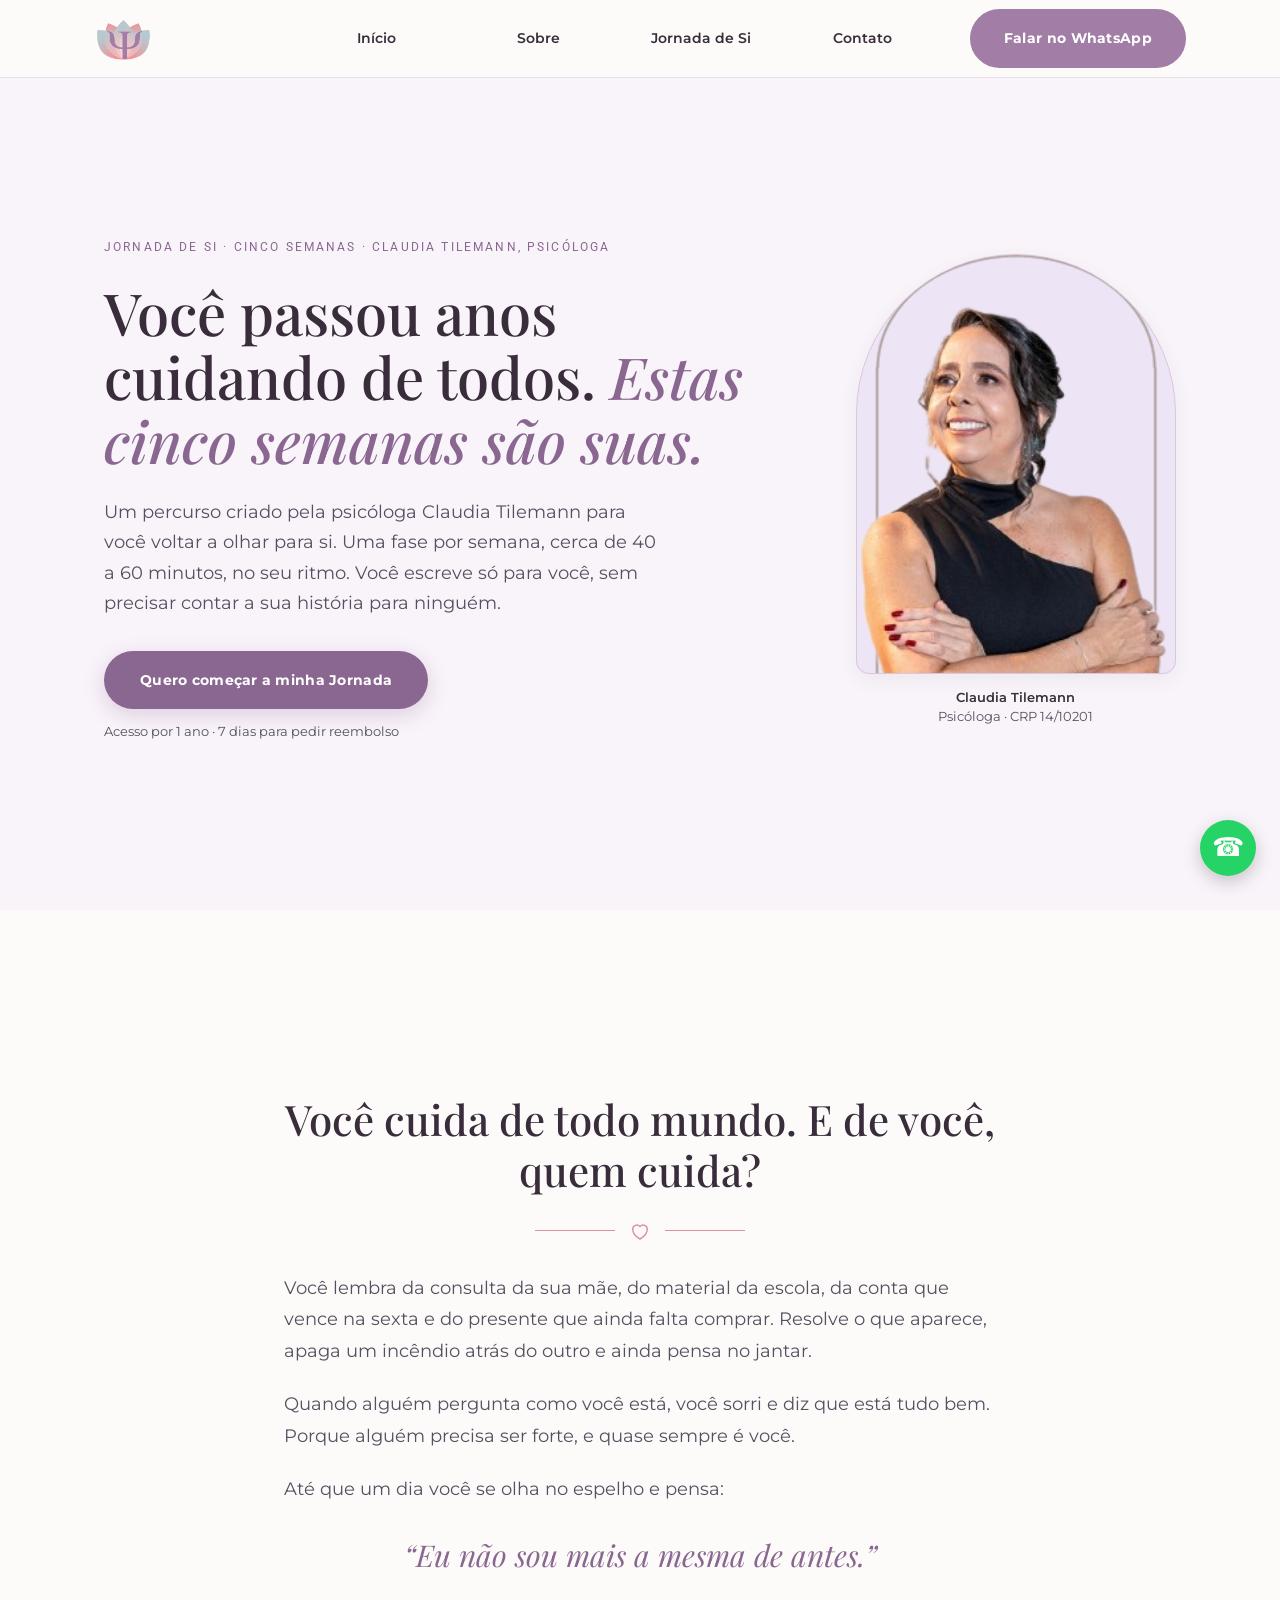
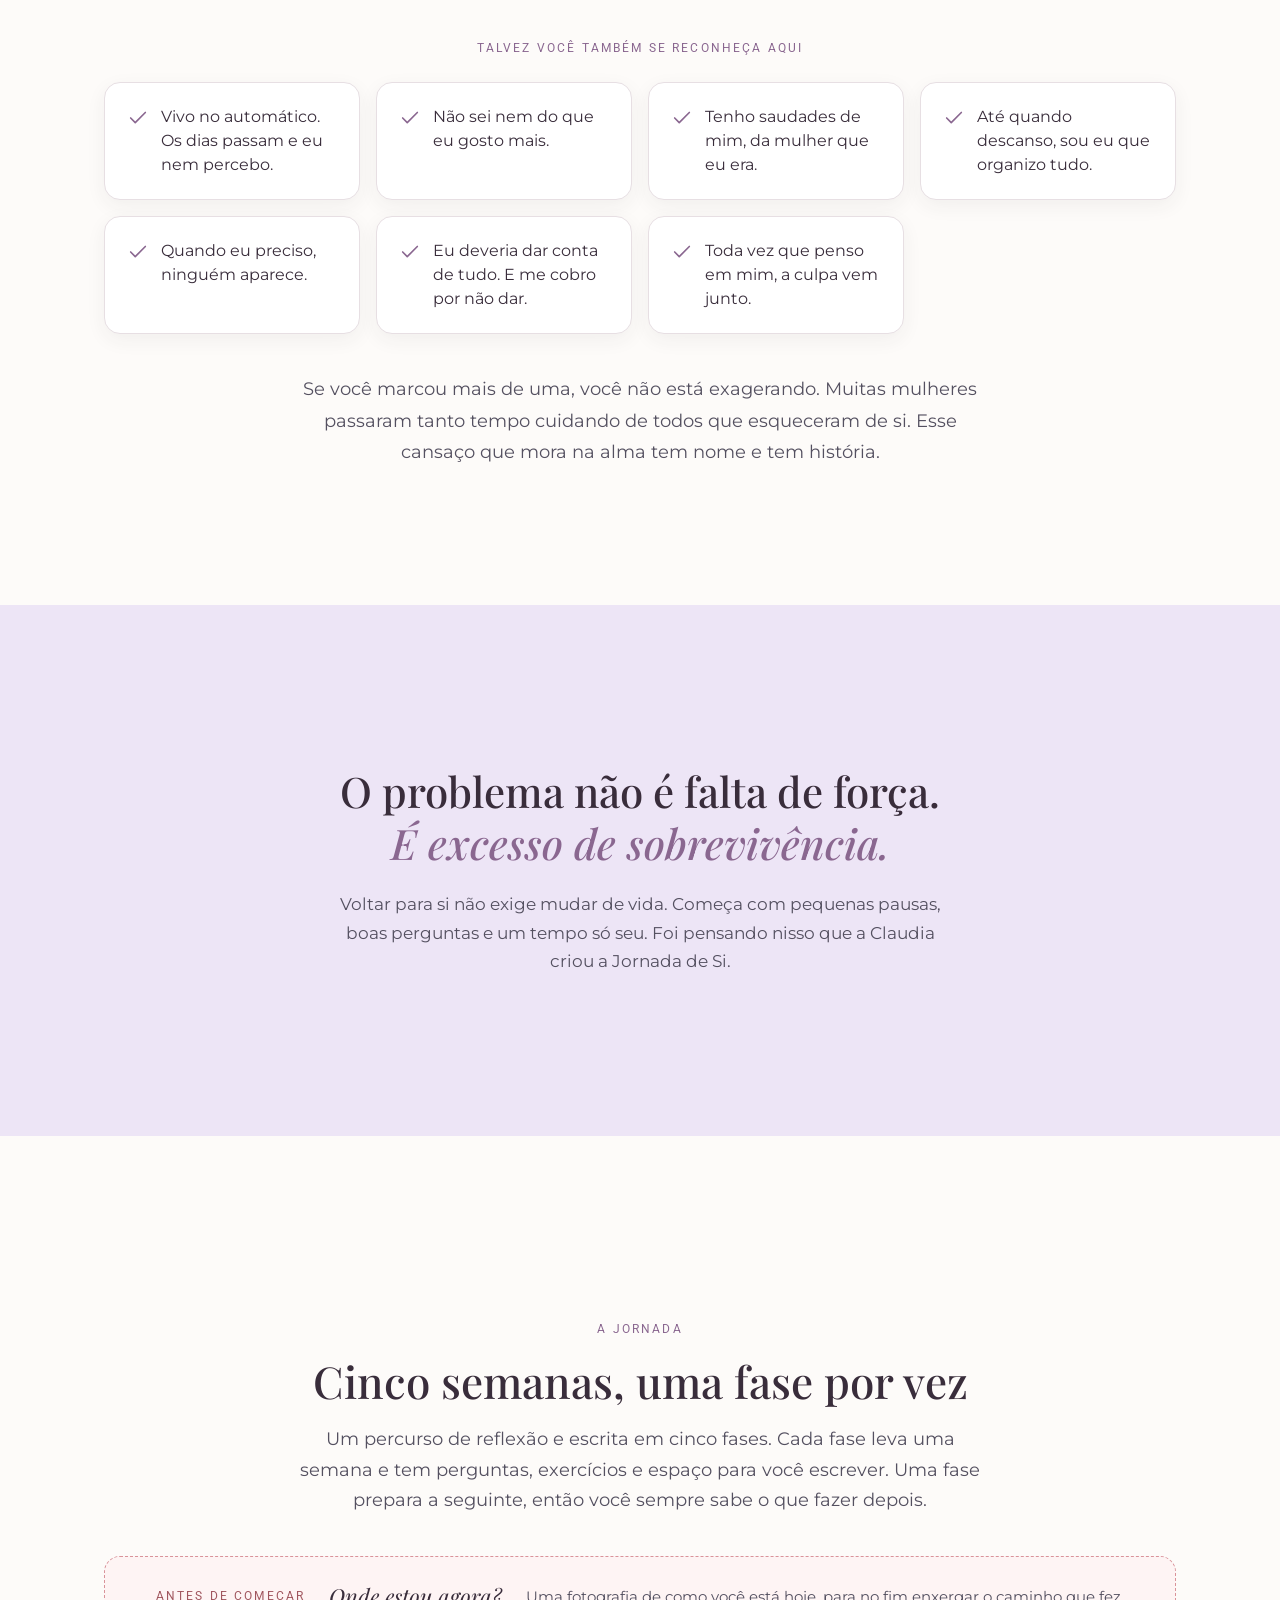
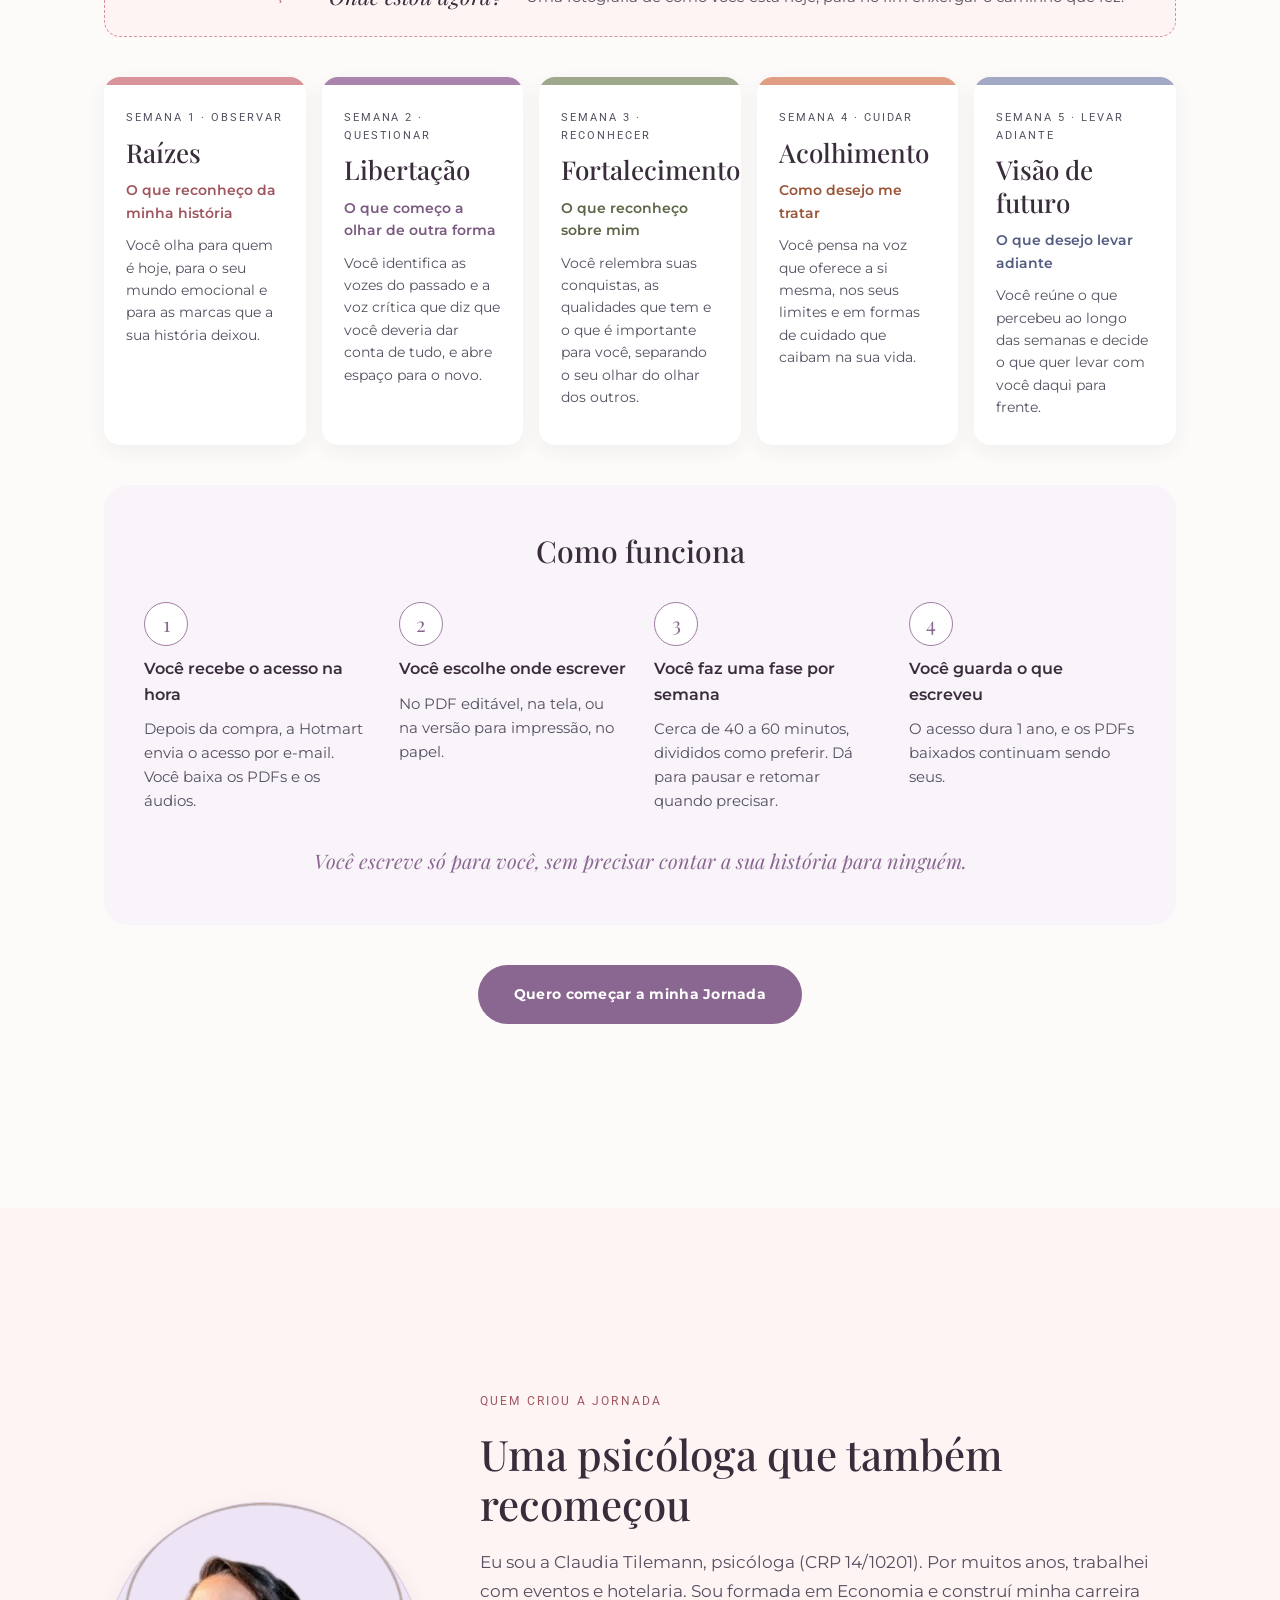
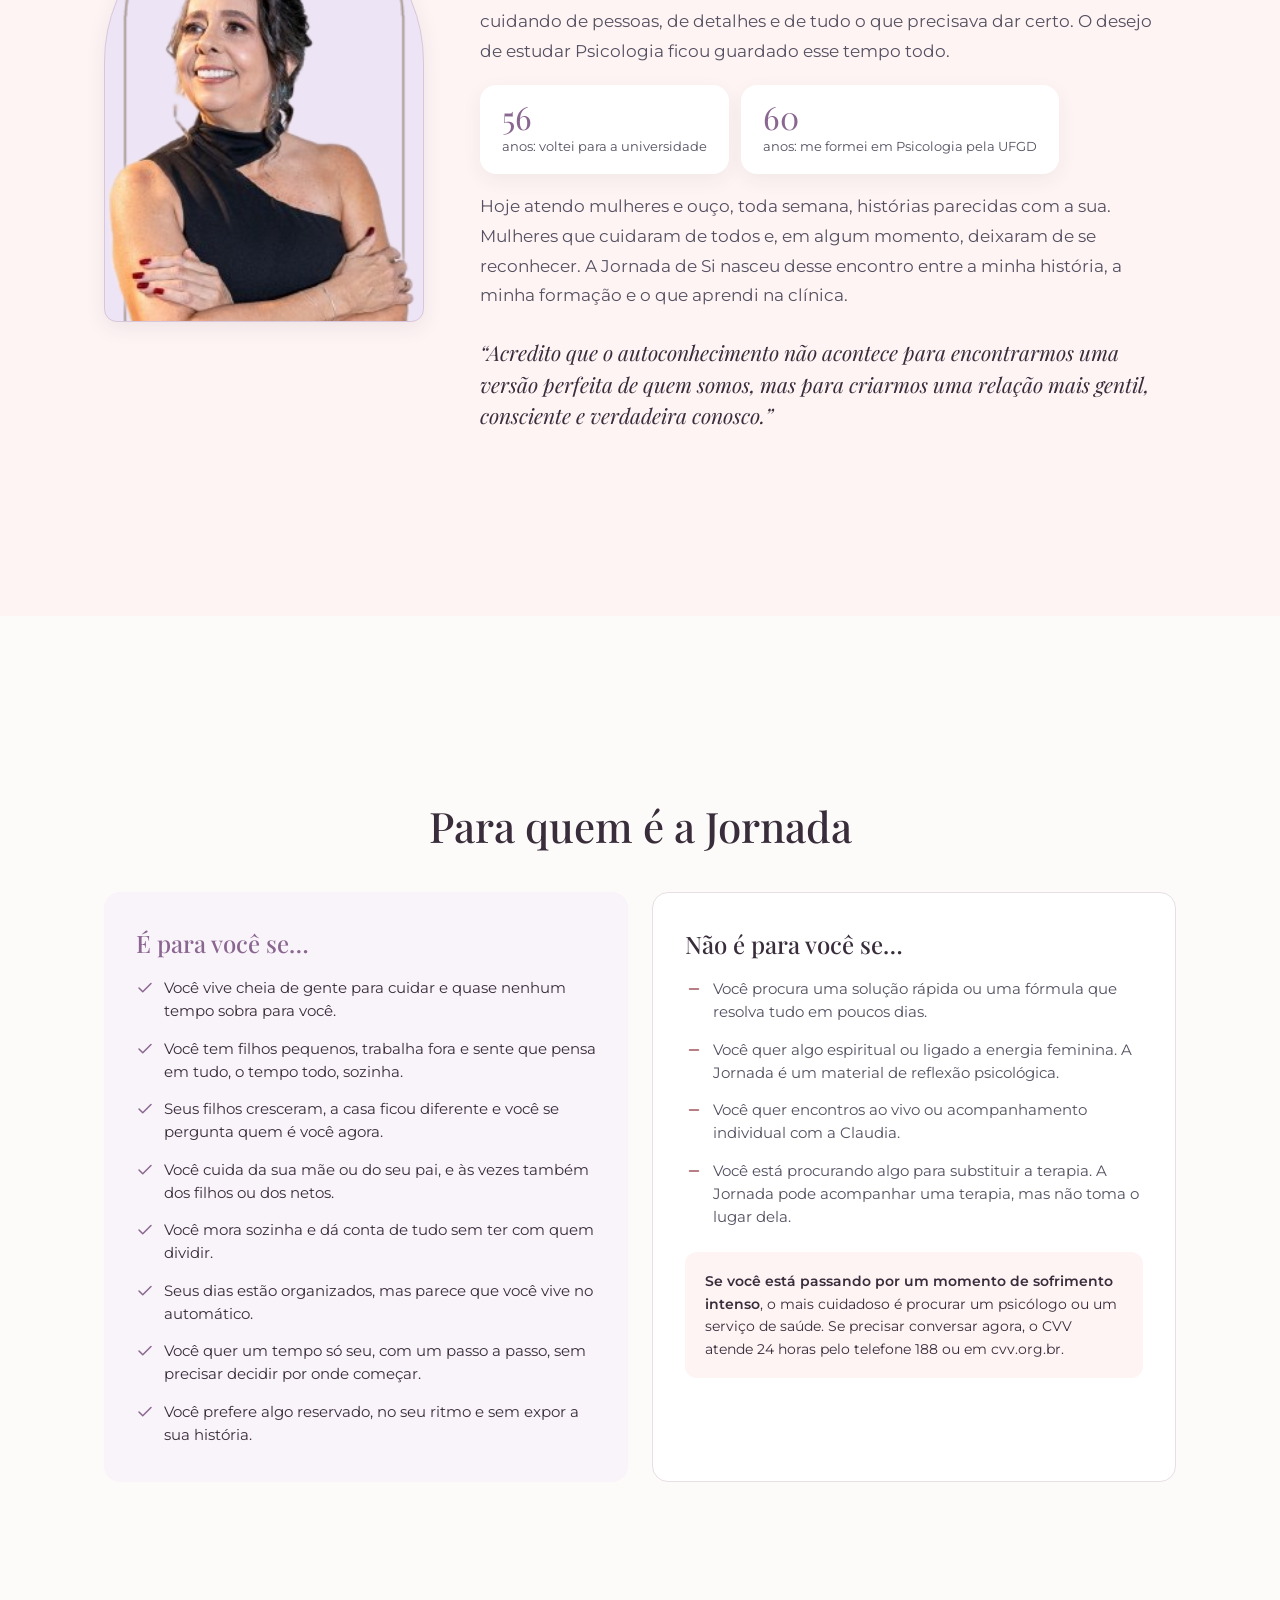
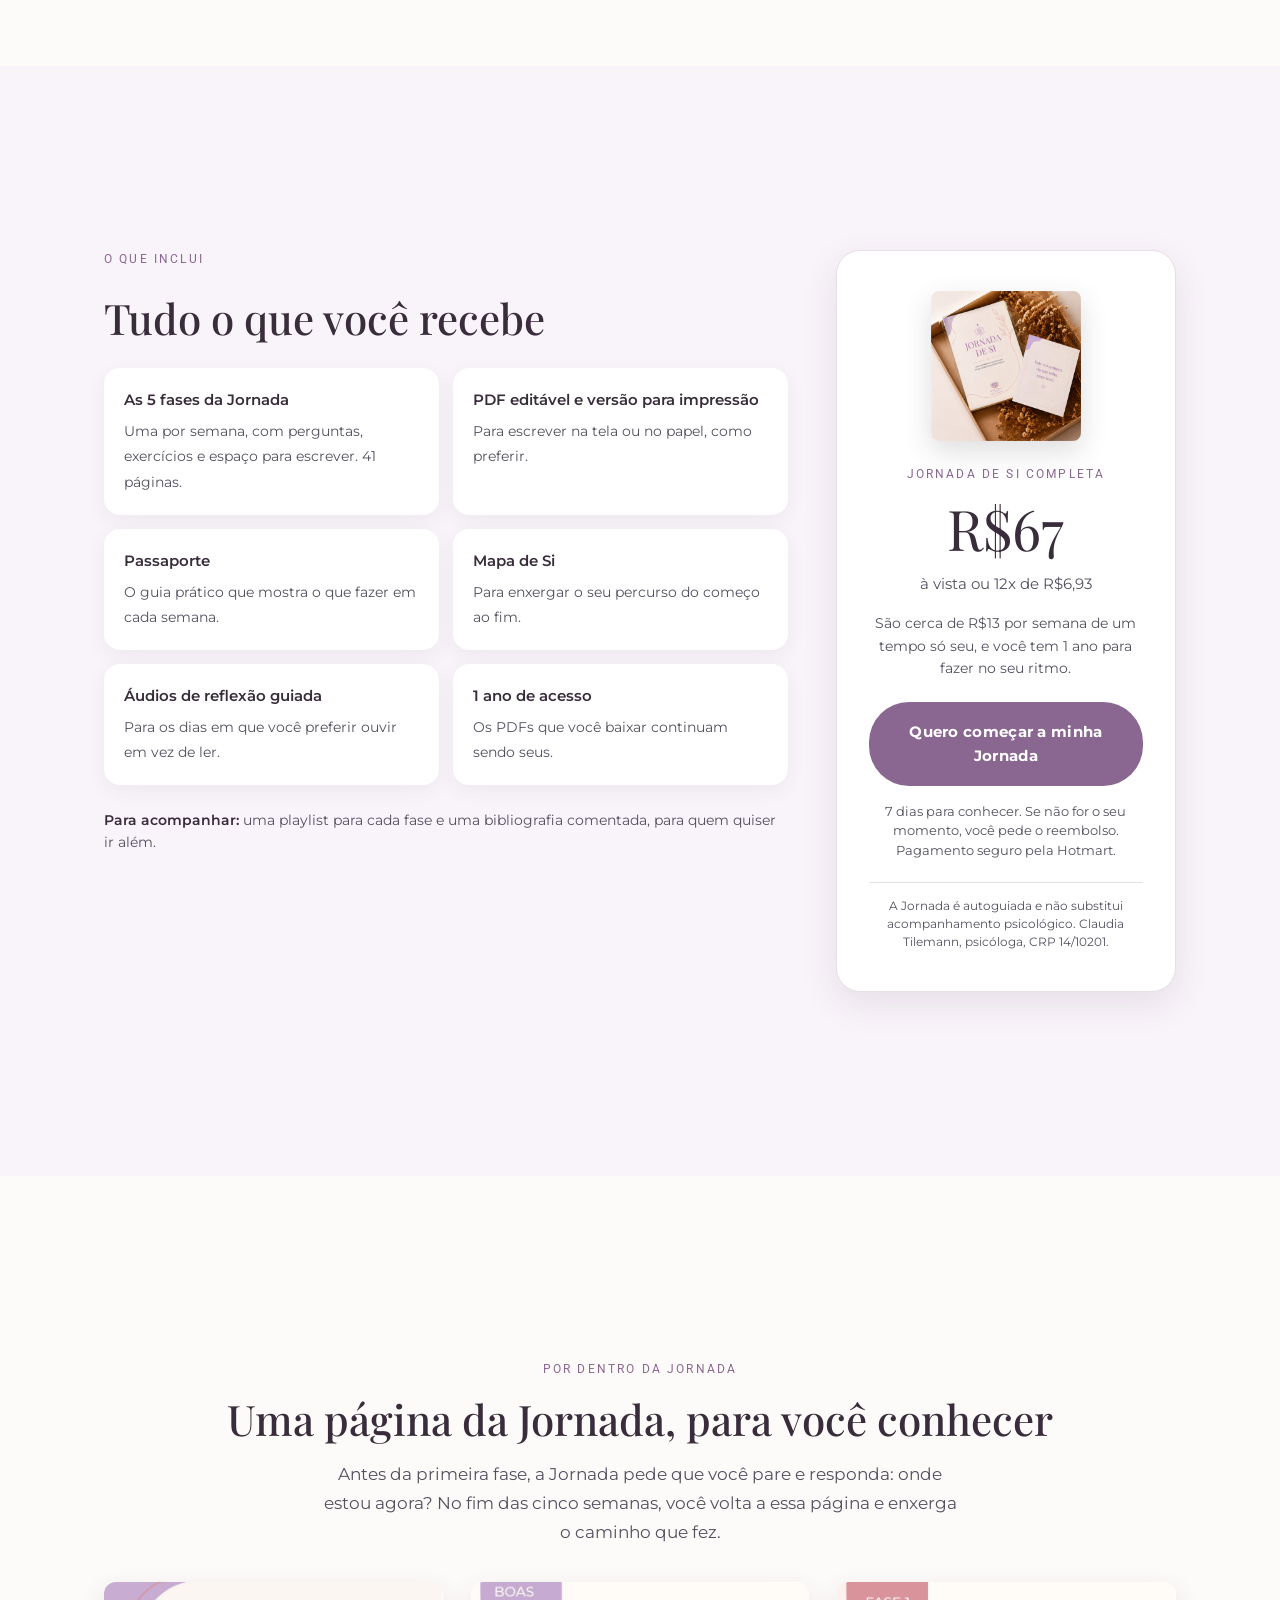
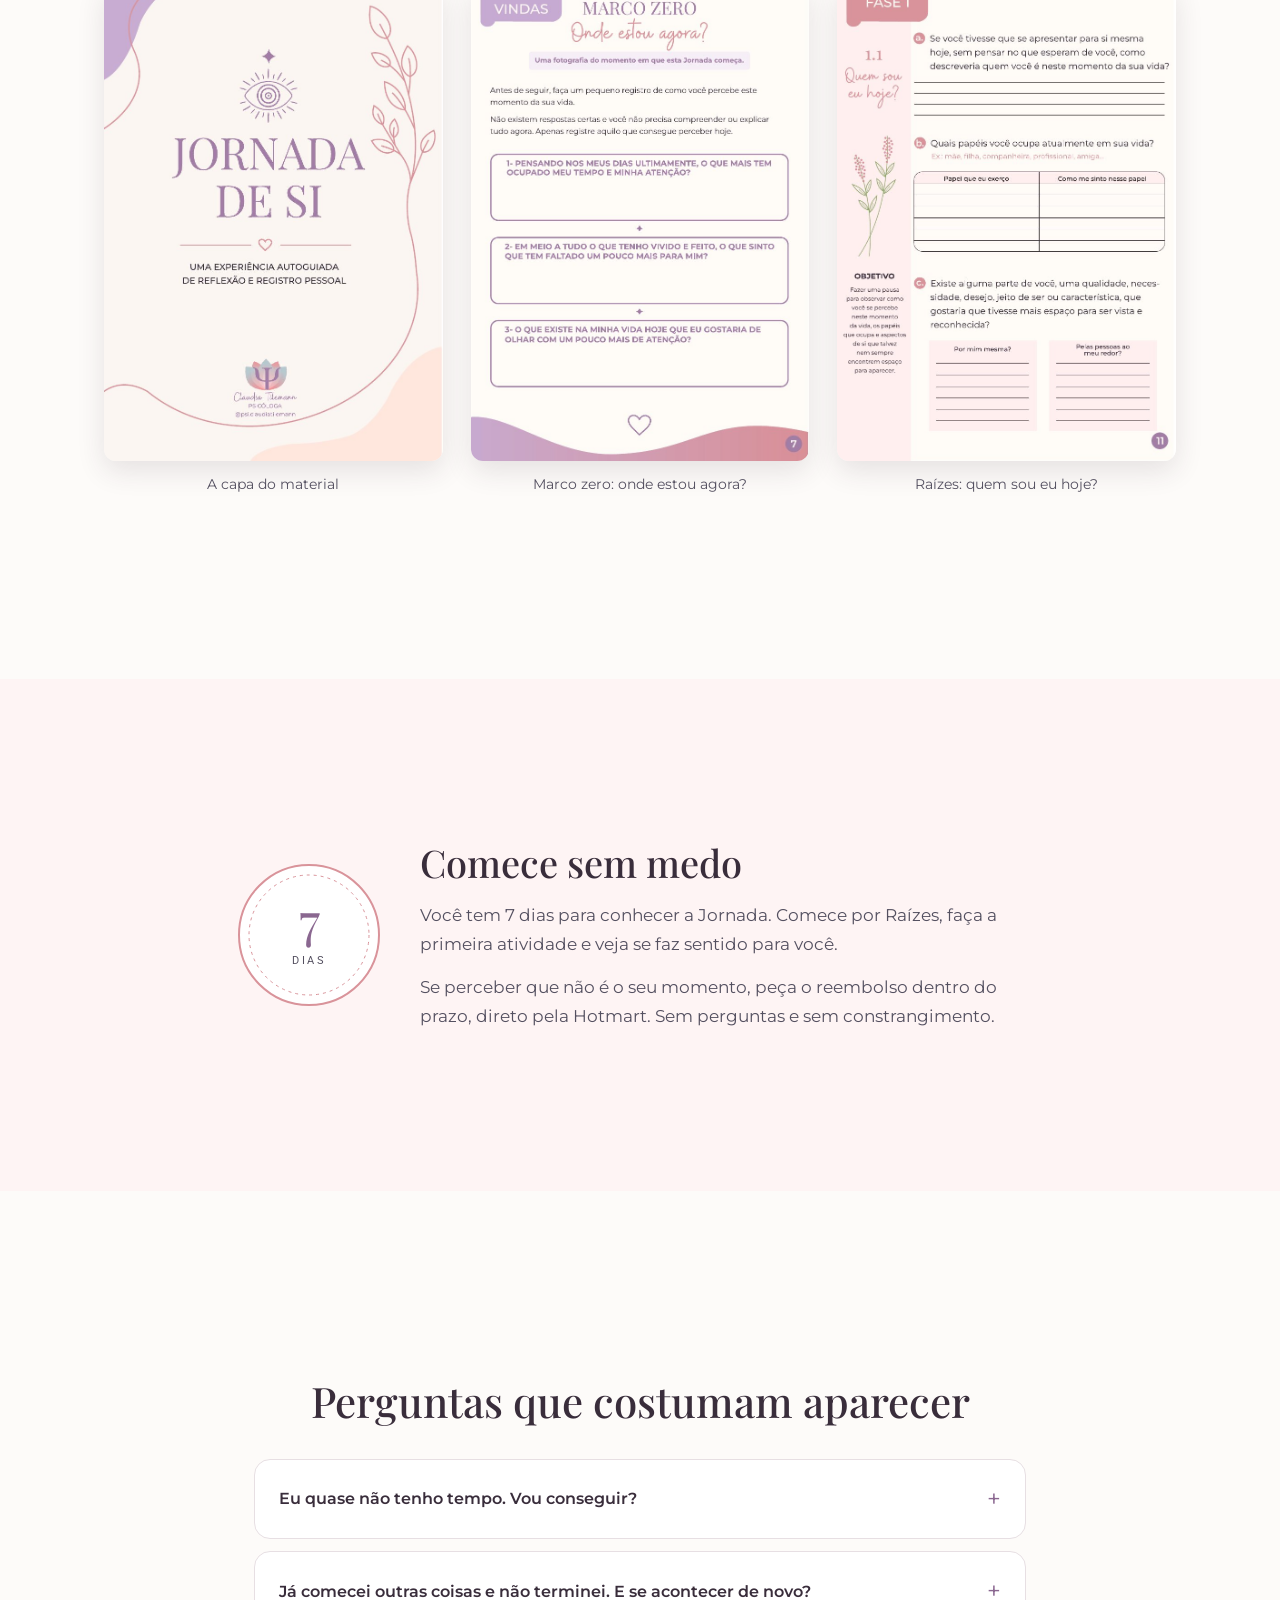
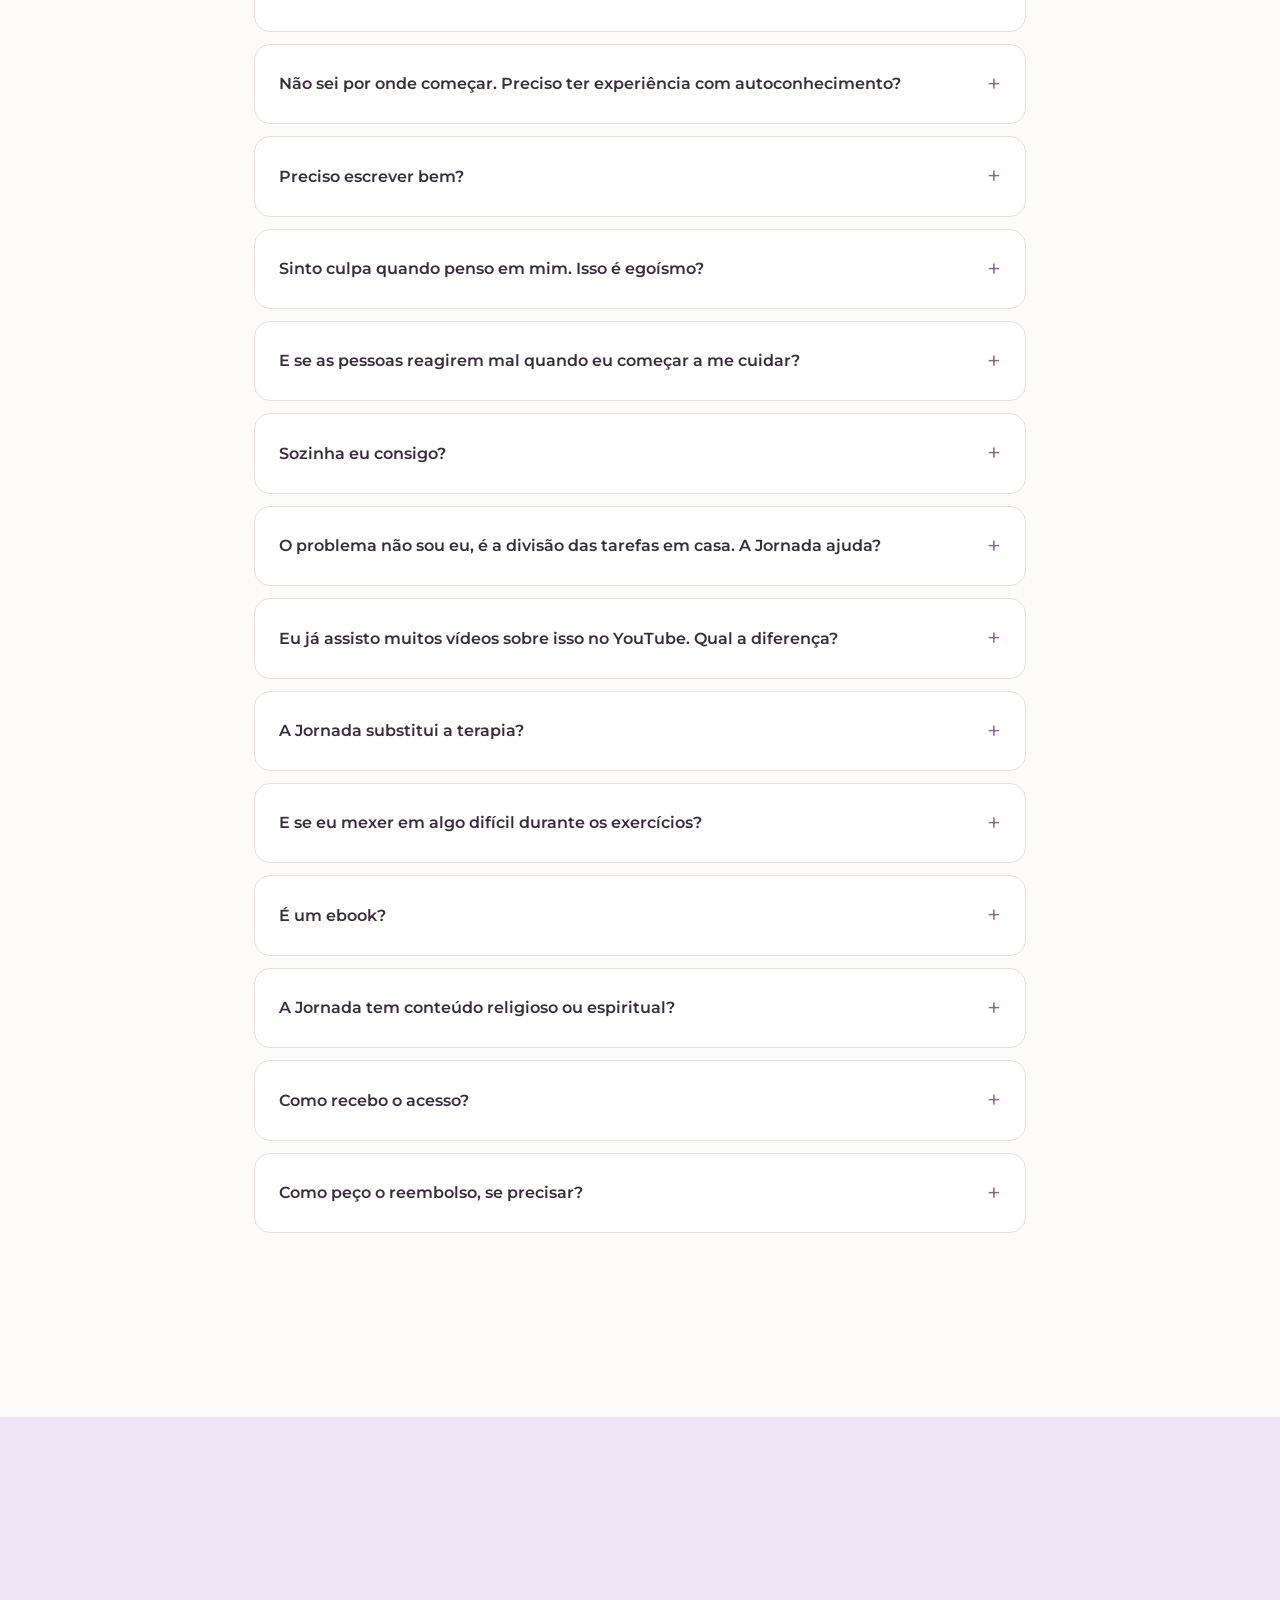
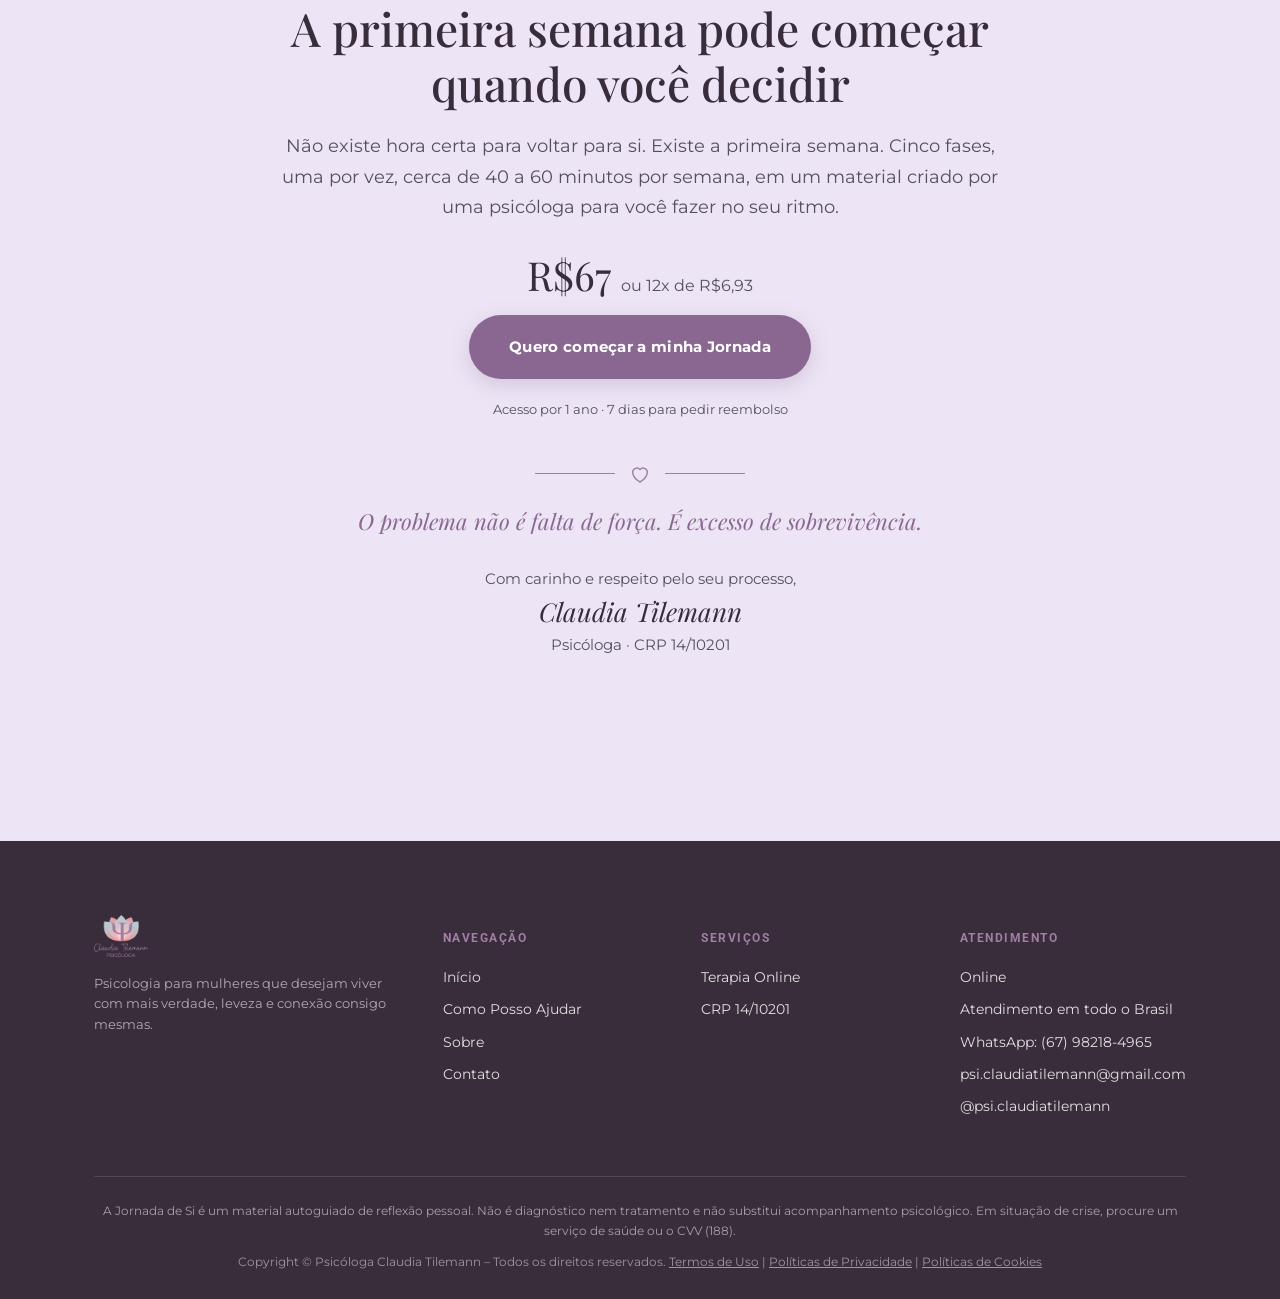
==== commit 49a71602: "revisao_jornada_quiz" ====
--- a/jornadadesi.html
+++ b/jornadadesi.html
@@ -30,8 +30,13 @@
 <link rel="icon" href="images/logo-topo.webp">
 <link rel="preconnect" href="https://fonts.googleapis.com">
 <link rel="preconnect" href="https://fonts.gstatic.com" crossorigin>
-<link href="https://fonts.googleapis.com/css2?family=Playfair+Display:ital,wght@0,400;0,600;0,700;1,400&family=Montserrat:ital,wght@0,400;0,600;0,700&family=Roboto:wght@400;700&display=swap" rel="stylesheet">
+<link href="https://fonts.googleapis.com/css2?family=Playfair+Display:ital,wght@0,400;0,500;0,600;0,700;1,400;1,500&family=Montserrat:ital,wght@0,400;0,500;0,600;0,700&family=Roboto:wght@400;500;700&display=swap" rel="stylesheet">
 <link rel="stylesheet" href="css/style.css">
+<style>
+  details[open] .faq-plus { transform: rotate(45deg); }
+  summary { list-style: none; cursor: pointer; }
+  summary::-webkit-details-marker { display: none; }
+</style>
 </head>
 <body>
 
@@ -52,302 +57,267 @@
 </header>
 <div class="header-spacer"></div>
 
-<section class="hero">
-  <div class="hero-photo" style="background-image:url('images/jornada/hero-janela.webp'); height:auto; min-height:640px;">
-    <div class="container">
-      <div class="hero-text">
-        <span class="eyebrow">Há quanto tempo...</span>
-        <h1 style="font-size:44px;">Você não se sente verdadeiramente você?</h1>
-        <div class="hero-divider">
-          <span class="line"></span>
-          <svg viewBox="0 0 24 24" fill="none" stroke="currentColor" stroke-width="1.5" stroke-linecap="round" stroke-linejoin="round"><path d="M12 20s-7-4.35-9.5-9A5.5 5.5 0 0 1 12 6a5.5 5.5 0 0 1 9.5 5c-2.5 4.65-9.5 9-9.5 9z"/></svg>
-          <span class="line"></span>
-        </div>
-        <p class="lead">A Jornada de Si é um caminho guiado de 5 semanas para mulheres que passaram tanto tempo cuidando de todos, que esqueceram de si.</p>
-        <div class="hero-actions">
-          <a href="#comprar" class="btn">Quero voltar para mim</a>
-        </div>
-      </div>
-    </div>
-  </div>
-</section>
-
-<section>
-  <div class="container reveal" style="max-width:820px; text-align:center;">
-    <h2 style="font-weight:700;">O problema não é falta de força.<br><span style="color:var(--color-accent);">É excesso de sobrevivência.</span></h2>
-    <p style="font-size:17px; color:var(--color-text-soft);">Você ficou tão ocupada sustentando a vida de todos, que deixou de sustentar quem vive essa vida: você.</p>
-    <p style="font-weight:700; margin-top:32px;">Talvez você se identifique com algum desses sinais:</p>
-  </div>
-
-  <div class="container" style="max-width:980px; margin-top:24px;">
-    <div class="photo-overlay reveal" style="background-image:url('images/jornada/vaso-caneca.webp')">
-      <div class="photo-overlay-text">
-        <h3><span class="line-dark">Você vive</span><span class="line-accent">no piloto automático</span></h3>
-        <p>Os dias passam e você sente que está sempre apagando incêndios. Vive no modo "fazer", mas sem perceber como se sente.</p>
-      </div>
-    </div>
-    <div class="photo-overlay reveal" style="background-image:url('images/jornada/mulher-espelho.webp')">
-      <div class="photo-overlay-text">
-        <h3><span class="line-dark">Se cobra mais do que</span><span class="line-accent">acolhe a si mesma</span></h3>
-        <p>Você sente que nada do que faz é suficiente. Enquanto oferece compreensão para todos, esquece de ter a mesma gentileza consigo.</p>
-      </div>
-    </div>
-    <div class="photo-overlay reveal" style="background-image:url('images/jornada/mulher-retrato-moldura.webp')">
-      <div class="photo-overlay-text">
-        <h3><span class="line-dark">Já não reconhece</span><span class="line-accent">a mulher que era</span></h3>
-        <p>Você olha pra trás e sente falta daquela mulher cheia de sonhos, leveza e espontaneidade. Em algum momento, ela ficou escondida entre tantas responsabilidades.</p>
-      </div>
-    </div>
-    <div class="photo-overlay reveal" style="background-image:url('images/jornada/caderno-coracao.webp')">
-      <div class="photo-overlay-text">
-        <h3><span class="line-dark">Tem dificuldade de colocar</span><span class="line-accent">seus próprios limites</span></h3>
-        <p>Você diz "sim" quando gostaria de dizer "não". Tem medo de decepcionar os outros e acaba se deixando sempre para depois.</p>
-      </div>
-    </div>
-    <div class="photo-overlay reveal" style="margin-bottom:0; background-image:url('images/jornada/mulher-sofa.webp')">
-      <div class="photo-overlay-text">
-        <h3><span class="line-dark">Carrega tanto os outros, que</span><span class="line-accent">deixou de cuidar de si</span></h3>
-        <p>Você está sempre disponível para quem precisa. Mas, quando olha para a própria vida, percebe que faz muito tempo que ninguém cuidou de você.</p>
-      </div>
-    </div>
-  </div>
-</section>
-
-<section style="background:var(--color-bg-lavender-2); text-align:center;">
-  <div class="container reveal" style="max-width:720px;">
-    <h2 style="font-weight:700;">O maior risco<br><span style="color:var(--color-accent);">não é continuar cansada.</span></h2>
-    <p style="font-size:17px; color:var(--color-text-soft);">É olhar pra trás daqui a alguns anos e perceber que você passou tanto tempo <strong style="color:var(--color-text);">cuidando da vida de todos</strong>, que esqueceu de <strong style="color:var(--color-accent);">viver a sua</strong>.</p>
-  </div>
-</section>
-
-<section>
-  <div class="container text-center">
-    <div class="section-intro reveal">
-      <h2>Imagine acordar e <span style="color:var(--color-accent);">perceber que...</span></h2>
-    </div>
-    <div class="outcomes-photo reveal" style="background-image:url('images/jornada/mulher-respirando.webp')">
-      <div class="outcomes-photo-items">
-        <div class="outcome-item">
-          <span class="outcome-icon"><svg viewBox="0 0 24 24" fill="none" stroke="currentColor" stroke-width="1.5" stroke-linecap="round" stroke-linejoin="round"><path d="M12 15a3 3 0 0 0 3-3V6a3 3 0 0 0-6 0v6a3 3 0 0 0 3 3z"/><path d="M19 11a7 7 0 0 1-14 0"/><line x1="12" y1="18" x2="12" y2="22"/></svg></span>
-          <p>Você voltou a confiar na sua própria voz</p>
-        </div>
-        <div class="outcome-divider"></div>
-        <div class="outcome-item">
-          <span class="outcome-icon"><svg viewBox="0 0 24 24" fill="none" stroke="currentColor" stroke-width="1.5" stroke-linecap="round" stroke-linejoin="round"><path d="M12 20s-7-4.35-9.5-9A5.5 5.5 0 0 1 12 6a5.5 5.5 0 0 1 9.5 5c-2.5 4.65-9.5 9-9.5 9z"/></svg></span>
-          <p>Consegue dizer "não" sem culpa</p>
-        </div>
-        <div class="outcome-divider"></div>
-        <div class="outcome-item">
-          <span class="outcome-icon"><svg viewBox="0 0 24 24" fill="none" stroke="currentColor" stroke-width="1.5" stroke-linecap="round" stroke-linejoin="round"><path d="M17 8C8 10 5.9 16.2 3.8 21.5c2.9-.5 4.9-1.5 6.2-2.5"/><path d="M20.5 3.5C15 3.5 8 6.5 6 12.5c-1 3 1 5.5 3.5 5.5C17 18 21 12 21 5c0-.5-.2-1-.5-1.5z"/></svg></span>
-          <p>Entende melhor suas emoções</p>
-        </div>
-        <div class="outcome-divider"></div>
-        <div class="outcome-item">
-          <span class="outcome-icon"><svg viewBox="0 0 24 24" fill="none" stroke="currentColor" stroke-width="1.5" stroke-linecap="round" stroke-linejoin="round"><path d="M4 9h13v5a5 5 0 0 1-5 5H9a5 5 0 0 1-5-5V9z"/><path d="M17 10h2a2.5 2.5 0 0 1 0 5h-2"/><path d="M8 3c0 1-1 1-1 2s1 1 1 2"/><path d="M12 3c0 1-1 1-1 2s1 1 1 2"/></svg></span>
-          <p>Voltou a gostar da própria companhia</p>
-        </div>
-        <div class="outcome-divider"></div>
-        <div class="outcome-item">
-          <span class="outcome-icon"><svg viewBox="0 0 24 24" fill="none" stroke="currentColor" stroke-width="1.5" stroke-linecap="round" stroke-linejoin="round"><circle cx="12" cy="12" r="4.5"/><path d="M12 3v2M12 19v2M4 12H2M22 12h-2M5.6 5.6 4.2 4.2M19.8 19.8l-1.4-1.4M18.4 5.6l1.4-1.4M4.2 19.8l1.4-1.4"/></svg></span>
-          <p>Sente que existe, novamente</p>
-        </div>
-      </div>
-      <p class="outcomes-photo-caption"><span class="line-dark">É isso que a Jornada de Si</span><span class="line-accent">foi criada para construir.</span></p>
-    </div>
-  </div>
-</section>
-
-<section style="background:var(--color-bg-lavender)">
-  <div class="container split-panel">
-    <div class="reveal">
-      <div class="split-panel-brand">
-        <img src="images/logo-topo.webp" alt="">
-        <span>Jornada de Si</span>
-      </div>
-      <ul class="bio-credentials" style="margin-top:0;">
-        <li>Ela não é um ebook.</li>
-        <li>Ela não é um diário.</li>
-        <li>Ela não é terapia.</li>
-      </ul>
-      <p class="intro-text" style="margin-top:20px;">Ela é um processo de reconexão construído por uma psicóloga, para conduzir você, passo a passo, de volta pra si.</p>
-      <p class="soft-text">Durante cinco semanas, você percorre um caminho cuidadosamente estruturado de perguntas, de escrita, reflexão e integração emocional.</p>
-      <p class="accent-text">Sem pressão. Sem fórmulas mágicas.<br>Sem precisar compartilhar sua história com ninguém.</p>
-    </div>
-    <div class="split-panel-img reveal">
-      <img src="images/jornada/caixa-produto.webp" alt="Caixa da Jornada de Si com flores secas">
-    </div>
-  </div>
-</section>
-
-<section>
-  <div class="container text-center">
-    <div class="section-intro reveal">
-      <h2>Uma jornada de 5 semanas para te levar de volta para você</h2>
-    </div>
-    <div class="timeline">
-      <div class="timeline-step reveal">
-        <span class="week-icon"><svg viewBox="0 0 24 24" fill="none" stroke="currentColor" stroke-width="1.5" stroke-linecap="round" stroke-linejoin="round"><path d="M12 20V10"/><path d="M12 10C12 10 7 10 7 5C7 5 12 5 12 10Z"/><path d="M12 10C12 10 17 10 17 5C17 5 12 5 12 10Z"/></svg></span>
-        <span class="week-num">Semana 1</span>
-        <h3>Raízes</h3>
-        <p>Você começa olhando para a mulher que foi.</p>
-      </div>
-      <div class="timeline-step reveal">
-        <span class="week-icon"><svg viewBox="0 0 24 24" fill="none" stroke="currentColor" stroke-width="1.5" stroke-linecap="round" stroke-linejoin="round"><path d="M12 3l2.6 5.9 6.4.6-4.8 4.3 1.4 6.3L12 17l-5.6 3.1 1.4-6.3-4.8-4.3 6.4-.6L12 3z"/></svg></span>
-        <span class="week-num">Semana 2</span>
-        <h3>Libertação</h3>
-        <p>Você aprende a soltar o que nunca foi seu.</p>
-      </div>
-      <div class="timeline-step reveal">
-        <span class="week-icon"><svg viewBox="0 0 24 24" fill="none" stroke="currentColor" stroke-width="1.5" stroke-linecap="round" stroke-linejoin="round"><path d="M17 8C8 10 5.9 16.2 3.8 21.5c2.9-.5 4.9-1.5 6.2-2.5"/><path d="M20.5 3.5C15 3.5 8 6.5 6 12.5c-1 3 1 5.5 3.5 5.5C17 18 21 12 21 5c0-.5-.2-1-.5-1.5z"/></svg></span>
-        <span class="week-num">Semana 3</span>
-        <h3>Fortalecimento</h3>
-        <p>Você redescobre sua própria voz.</p>
-      </div>
-      <div class="timeline-step reveal">
-        <span class="week-icon"><svg viewBox="0 0 24 24" fill="none" stroke="currentColor" stroke-width="1.5" stroke-linecap="round" stroke-linejoin="round"><path d="M12 20s-7-4.35-9.5-9A5.5 5.5 0 0 1 12 6a5.5 5.5 0 0 1 9.5 5c-2.5 4.65-9.5 9-9.5 9z"/></svg></span>
-        <span class="week-num">Semana 4</span>
-        <h3>Acolhimento</h3>
-        <p>Você aprende a se tratar com a mesma gentileza que oferece aos outros.</p>
-      </div>
-      <div class="timeline-step reveal">
-        <span class="week-icon"><svg viewBox="0 0 24 24" fill="none" stroke="currentColor" stroke-width="1.5" stroke-linecap="round" stroke-linejoin="round"><path d="M12 8c-1.2-2.4-3.7-4-6.5-4C4 4 3 5 3 6.8 3 9 4.5 11 8 11.5"/><path d="M12 8c1.2-2.4 3.7-4 6.5-4C20 4 21 5 21 6.8 21 9 19.5 11 16 11.5"/><path d="M12 7v13"/><path d="M12 12.5c-.8 1.8-3 3.2-5 3.2-1.3 0-2.2-.8-2.2-2 0-1.7 1.3-2.7 3-2.7 1.7 0 3.3.5 4.2 1.5"/><path d="M12 12.5c.8 1.8 3 3.2 5 3.2 1.3 0 2.2-.8 2.2-2 0-1.7-1.3-2.7-3-2.7-1.7 0-3.3.5-4.2 1.5"/></svg></span>
-        <span class="week-num">Semana 5</span>
-        <h3>Visão de futuro</h3>
-        <p>Você escolhe, conscientemente, a mulher que deseja continuar sendo.</p>
-      </div>
-    </div>
-    <a href="#comprar" class="btn" style="margin-top:48px;">Quero começar a minha reconexão</a>
-  </div>
-</section>
-
-<section style="background:var(--color-bg-pink-soft)">
-  <div class="container">
-    <div class="section-intro reveal">
-      <span class="eyebrow">O que está incluso</span>
-      <h2>Tudo que você recebe na Jornada de Si</h2>
-    </div>
-  </div>
-  <div class="deliverables-photo reveal">
-    <img src="images/jornada/mockups-produto-crop3.webp" alt="Formatos inclusos: ebook, PDF editável, versão impressa, passaporte, mapa de si, áudios, playlists e bibliografia">
-    <div class="deliverables-textband">
-      <div style="left:6.7%; width:12.5%"><h4>Jornada de Si</h4><p>Ebook completo.</p></div>
-      <div style="left:20.4%; width:11%"><h4>PDF editável</h4><p>Para escrever quando e onde quiser.</p></div>
-      <div style="left:32.8%; width:11%"><h4>Versão impressão</h4><p>Para quem ama o cuidado do papel.</p></div>
-      <div style="left:47.4%; width:13%"><h4>Passaporte</h4><p>Um guia prático para guiar sua Jornada.</p></div>
-      <div style="left:62.4%; width:10.5%"><h4>Mapa de Si</h4><p>Para visualizar sua Jornada de transformação.</p></div>
-      <div style="left:73.9%; width:9%"><h4>Áudios exclusivos</h4><p>Reflexões guiadas para te acompanhar em cada etapa.</p></div>
-      <div style="left:83.7%; width:9%"><h4>Playlists</h4><p>Seleções musicais para cada momento da Jornada.</p></div>
-      <div style="left:94.8%; width:9.5%"><h4>Bibliografia</h4><p>Indicações que aprofundam a sua Jornada.</p></div>
-    </div>
-  </div>
-  <div class="container">
-    <div class="deliverables-labels">
-      <div>
-        <h4>Jornada de Si</h4>
-        <p>Ebook completo.</p>
-      </div>
-      <div>
-        <h4>PDF editável</h4>
-        <p>Para escrever quando e onde quiser.</p>
-      </div>
-      <div>
-        <h4>Versão impressão</h4>
-        <p>Para quem ama o cuidado do papel.</p>
-      </div>
-      <div>
-        <h4>Passaporte</h4>
-        <p>Um guia prático para guiar sua Jornada.</p>
-      </div>
-      <div>
-        <h4>Mapa de Si</h4>
-        <p>Para visualizar sua Jornada de transformação.</p>
-      </div>
-      <div>
-        <h4>Áudios exclusivos</h4>
-        <p>Reflexões guiadas para te acompanhar em cada etapa.</p>
-      </div>
-      <div>
-        <h4>Playlists</h4>
-        <p>Seleções musicais para cada momento da Jornada.</p>
-      </div>
-      <div>
-        <h4>Bibliografia</h4>
-        <p>Indicações que aprofundam a sua Jornada.</p>
-      </div>
-    </div>
-  </div>
-</section>
-
-<section id="comprar">
-  <div class="container text-center">
-    <p class="eyebrow">O valor de tudo isso:</p>
-    <div class="price-box reveal">
-      <ul class="price-list">
-        <li><span>Jornada completa (5 semanas)</span><span>R$197</span></li>
-        <li><span>Áudios exclusivos</span><span>R$47</span></li>
-        <li><span>Mapa de Si</span><span>R$37</span></li>
-        <li><span>Playlists</span><span>R$37</span></li>
-        <li><span>Bibliografia comentada</span><span>R$57</span></li>
-      </ul>
-      <p class="price-old">Valor total separado: R$375</p>
-      <p style="margin:4px 0;">Hoje, tudo isso por apenas</p>
-      <div class="price-new">R$67</div>
-      <p class="price-installment">ou 12 x R$6,93</p>
-      <a href="https://pay.hotmart.com/F107023426R" class="btn btn-block" target="_blank" rel="noopener">Quero começar agora</a>
-      <p style="font-size:12px; color:var(--color-text-soft); margin-top:16px;">Pagamento 100% seguro via Hotmart</p>
-      <img src="images/jornada/selo-garantia.webp" alt="Garantia de 7 dias" class="guarantee-badge">
-      <p style="font-weight:700; margin-top:12px;">Garantia de 7 dias</p>
-      <p style="font-size:13px; color:var(--color-text-soft);">Leia. Explore. Escreva. Sinta. Se perceber que essa experiência realmente não fizer sentido para você, basta solicitar o reembolso dentro do prazo. Sem perguntas. Sem constrangimentos.</p>
-    </div>
-  </div>
-</section>
-
-<section style="background:var(--color-bg-lavender-2); text-align:center;">
-  <div class="container reveal" style="max-width:720px;">
-    <p style="font-family:var(--font-heading); font-size:28px; line-height:1.5;">Você não precisa encontrar uma nova versão de si.<br>Precisa apenas voltar para aquela que nunca deixou de existir.</p>
-  </div>
-</section>
-
-<section>
-  <div class="container" style="max-width:760px;">
-    <div class="section-intro reveal">
-      <h2>Dúvidas frequentes</h2>
-    </div>
-
-    <details class="faq-item">
-      <summary>A Jornada de Si é um ebook?</summary>
-      <p>Não. A Jornada de Si é uma experiência guiada de reconexão pessoal. Você recebe um material estruturado para percorrer durante 5 semanas, com exercícios de reflexão, escrita e autoconhecimento que ajudam você a olhar para si com mais clareza e intenção.</p>
-    </details>
-    <details class="faq-item">
-      <summary>Quanto tempo preciso dedicar por semana?</summary>
-      <p>Você não precisa passar horas fazendo a Jornada. A proposta foi criada para caber na vida real: você pode reservar um momento de aproximadamente 40 a 60 minutos por semana para realizar a etapa e, ao longo dos dias, voltar às reflexões sempre que sentir vontade.</p>
-    </details>
-    <details class="faq-item">
-      <summary>Preciso imprimir os materiais?</summary>
-      <p>Não. Você escolhe a forma que funciona melhor para você. Pode preencher digitalmente, pelo PDF editável, ou imprimir para escrever à mão e transformar esse momento em um verdadeiro ritual de cuidado pessoal.</p>
-    </details>
-    <details class="faq-item">
-      <summary>A Jornada de Si substitui a terapia?</summary>
-      <p>Não, e essa é uma diferença importante. A Jornada de Si é uma experiência autoguiada de reflexão e reconexão pessoal. Ela pode complementar um processo terapêutico, mas não substitui o acompanhamento individual de uma psicóloga ou outro profissional de saúde mental.</p>
-    </details>
-    <details class="faq-item">
-      <summary>Preciso saber escrever ou ter experiência com autoconhecimento?</summary>
-      <p>De jeito nenhum. Você não precisa escrever bonito, saber meditar ou já ter feito algum processo de autoconhecimento. As atividades foram pensadas para conduzir você passo a passo, mesmo que esteja começando agora.</p>
-    </details>
-    <details class="faq-item">
-      <summary>E se eu não conseguir acompanhar uma semana?</summary>
-      <p>Tudo bem. A Jornada não é uma prova. Você tem acesso ao material para fazer no seu ritmo e pode pausar, retomar uma reflexão ou voltar a uma etapa sempre que precisar. O objetivo não é fazer perfeito, é criar espaço para você.</p>
-    </details>
-    <details class="faq-item">
-      <summary>Quando vou receber meu acesso?</summary>
-      <p>Assim que a compra for confirmada, você recebe as orientações de acesso ao material. A partir daí, você pode começar sua Jornada e escolher o melhor momento para dar o primeiro passo.</p>
-    </details>
-    <details class="faq-item">
-      <summary>Por quanto tempo terei acesso?</summary>
-      <p>Você terá acesso à Jornada de Si por 1 ano. Durante esse período, você poderá acessar o conteúdo e percorrer as 5 semanas no seu ritmo, sem precisar ter pressa para concluir. E tem mais: os PDFs disponibilizados podem ser baixados por você e continuam sendo seus, mesmo após o término do período de acesso à Jornada. Assim, você pode guardar, imprimir e revisitar suas reflexões sempre que quiser.</p>
-    </details>
-  </div>
-</section>
+<div style="font-family: 'Montserrat', sans-serif; color: #392d3b; background: #fdfbf9; width: 100%; box-sizing: border-box">
+
+<!-- 1. TOPO -->
+<section style="background: #f9f3fa; overflow: hidden">
+<div style="max-width: 1120px; margin: 0 auto; padding: 72px 24px 80px; box-sizing: border-box; display: flex; flex-wrap: wrap; align-items: center; gap: 56px">
+<div style="flex: 999 1 480px; min-width: 0; display: flex; flex-direction: column; gap: 24px">
+<p style="margin: 0; font-family: 'Roboto', sans-serif; font-size: 12px; letter-spacing: 0.18em; text-transform: uppercase; color: #8a6790">Jornada de Si · Cinco semanas · Claudia Tilemann, psicóloga</p>
+<h1 style="margin: 0; font-family: 'Playfair Display', serif; font-weight: 500; font-size: clamp(36px, 5vw, 58px); line-height: 1.1; color: #392d3b">Você passou anos cuidando de todos. <em style="font-style: italic; color: #8a6790">Estas cinco semanas são suas.</em></h1>
+<p style="margin: 0; font-size: 18px; line-height: 1.7; color: #545060; max-width: 560px">Um percurso criado pela psicóloga Claudia Tilemann para você voltar a olhar para si. Uma fase por semana, cerca de 40 a 60 minutos, no seu ritmo. Você escreve só para você, sem precisar contar a sua história para ninguém.</p>
+<div style="display: flex; flex-direction: column; align-items: flex-start; gap: 12px; margin-top: 8px">
+<a href="#comprar" style="display: inline-block; background: #8a6790; color: #ffffff; font-weight: 700; font-size: 14px; letter-spacing: 0.02em; padding: 18px 36px; border-radius: 40px; text-decoration: none; box-shadow: 0 6px 20px rgba(138,103,144,0.25)">Quero começar a minha Jornada</a>
+<p style="margin: 0; font-size: 13px; color: #545060">Acesso por 1 ano · 7 dias para pedir reembolso</p>
+</div>
+</div>
+<div style="flex: 1 1 320px; display: flex; justify-content: center">
+<figure style="margin: 0; display: flex; flex-direction: column; align-items: center; gap: 14px">
+<div style="width: 320px; max-width: 100%; height: 420px; border-radius: 200px 200px 16px 16px; overflow: hidden; border: 1px solid #d8c6dc; background: #ede5f6; box-shadow: 0 6px 20px rgba(57,45,59,0.06)">
+<img src="images/jornada/claudia.png" alt="Claudia Tilemann, psicóloga, sorrindo de braços cruzados" style="width: 100%; height: 100%; object-fit: cover; object-position: center top; display: block">
+</div>
+<figcaption style="text-align: center; font-size: 13px; color: #545060; line-height: 1.5"><strong style="color: #392d3b; font-weight: 600">Claudia Tilemann</strong><br>Psicóloga · CRP 14/10201</figcaption>
+</figure>
+</div>
+</div>
+</section>
+
+<!-- 2. O PROBLEMA -->
+<section style="background: #fdfbf9">
+<div style="max-width: 760px; margin: 0 auto; padding: 96px 24px 40px; box-sizing: border-box; display: flex; flex-direction: column; gap: 22px">
+<h2 style="margin: 0; font-family: 'Playfair Display', serif; font-weight: 500; font-size: clamp(30px, 4vw, 42px); line-height: 1.2; text-align: center">Você cuida de todo mundo. E de você, quem cuida?</h2>
+<div style="display: flex; align-items: center; justify-content: center; gap: 14px; margin: 4px 0 10px" aria-hidden="true">
+<div style="width: 80px; height: 1px; background: #d9939a"></div>
+<svg width="22" height="20" viewBox="0 0 24 22" fill="none" stroke="#d9939a" stroke-width="1.6" aria-hidden="true"><path d="M12 20s-8-5.2-8-11a4.5 4.5 0 0 1 8-2.8A4.5 4.5 0 0 1 20 9c0 5.8-8 11-8 11z"></path></svg>
+<div style="width: 80px; height: 1px; background: #d9939a"></div>
+</div>
+<p style="margin: 0; font-size: 18px; line-height: 1.75; color: #545060">Você lembra da consulta da sua mãe, do material da escola, da conta que vence na sexta e do presente que ainda falta comprar. Resolve o que aparece, apaga um incêndio atrás do outro e ainda pensa no jantar.</p>
+<p style="margin: 0; font-size: 18px; line-height: 1.75; color: #545060">Quando alguém pergunta como você está, você sorri e diz que está tudo bem. Porque alguém precisa ser forte, e quase sempre é você.</p>
+<p style="margin: 0; font-size: 18px; line-height: 1.75; color: #545060">Até que um dia você se olha no espelho e pensa:</p>
+<p style="margin: 8px 0; font-family: 'Playfair Display', serif; font-style: italic; font-size: 30px; line-height: 1.3; color: #8a6790; text-align: center">“Eu não sou mais a mesma de antes.”</p>
+</div>
+<div style="max-width: 1120px; margin: 0 auto; padding: 16px 24px 48px; box-sizing: border-box; display: flex; flex-direction: column; gap: 24px">
+<p style="margin: 0; text-align: center; font-family: 'Roboto', sans-serif; font-size: 12px; letter-spacing: 0.18em; text-transform: uppercase; color: #8a6790">Talvez você também se reconheça aqui</p>
+<div style="display: grid; grid-template-columns: repeat(auto-fit, minmax(240px, 1fr)); gap: 16px">
+<div style="background: #ffffff; border: 1px solid #e7dfe3; border-radius: 16px; padding: 22px; box-shadow: 0 6px 20px rgba(57,45,59,0.06); display: flex; gap: 12px; align-items: flex-start"><svg width="22" height="22" viewBox="0 0 24 24" fill="none" stroke="#8a6790" stroke-width="1.8" stroke-linecap="round" stroke-linejoin="round" aria-hidden="true" style="flex: none; margin-top: 2px"><path d="M20 6 9 17l-5-5"></path></svg><span style="font-size: 16px; line-height: 1.5">Vivo no automático. Os dias passam e eu nem percebo.</span></div>
+<div style="background: #ffffff; border: 1px solid #e7dfe3; border-radius: 16px; padding: 22px; box-shadow: 0 6px 20px rgba(57,45,59,0.06); display: flex; gap: 12px; align-items: flex-start"><svg width="22" height="22" viewBox="0 0 24 24" fill="none" stroke="#8a6790" stroke-width="1.8" stroke-linecap="round" stroke-linejoin="round" aria-hidden="true" style="flex: none; margin-top: 2px"><path d="M20 6 9 17l-5-5"></path></svg><span style="font-size: 16px; line-height: 1.5">Não sei nem do que eu gosto mais.</span></div>
+<div style="background: #ffffff; border: 1px solid #e7dfe3; border-radius: 16px; padding: 22px; box-shadow: 0 6px 20px rgba(57,45,59,0.06); display: flex; gap: 12px; align-items: flex-start"><svg width="22" height="22" viewBox="0 0 24 24" fill="none" stroke="#8a6790" stroke-width="1.8" stroke-linecap="round" stroke-linejoin="round" aria-hidden="true" style="flex: none; margin-top: 2px"><path d="M20 6 9 17l-5-5"></path></svg><span style="font-size: 16px; line-height: 1.5">Tenho saudades de mim, da mulher que eu era.</span></div>
+<div style="background: #ffffff; border: 1px solid #e7dfe3; border-radius: 16px; padding: 22px; box-shadow: 0 6px 20px rgba(57,45,59,0.06); display: flex; gap: 12px; align-items: flex-start"><svg width="22" height="22" viewBox="0 0 24 24" fill="none" stroke="#8a6790" stroke-width="1.8" stroke-linecap="round" stroke-linejoin="round" aria-hidden="true" style="flex: none; margin-top: 2px"><path d="M20 6 9 17l-5-5"></path></svg><span style="font-size: 16px; line-height: 1.5">Até quando descanso, sou eu que organizo tudo.</span></div>
+<div style="background: #ffffff; border: 1px solid #e7dfe3; border-radius: 16px; padding: 22px; box-shadow: 0 6px 20px rgba(57,45,59,0.06); display: flex; gap: 12px; align-items: flex-start"><svg width="22" height="22" viewBox="0 0 24 24" fill="none" stroke="#8a6790" stroke-width="1.8" stroke-linecap="round" stroke-linejoin="round" aria-hidden="true" style="flex: none; margin-top: 2px"><path d="M20 6 9 17l-5-5"></path></svg><span style="font-size: 16px; line-height: 1.5">Quando eu preciso, ninguém aparece.</span></div>
+<div style="background: #ffffff; border: 1px solid #e7dfe3; border-radius: 16px; padding: 22px; box-shadow: 0 6px 20px rgba(57,45,59,0.06); display: flex; gap: 12px; align-items: flex-start"><svg width="22" height="22" viewBox="0 0 24 24" fill="none" stroke="#8a6790" stroke-width="1.8" stroke-linecap="round" stroke-linejoin="round" aria-hidden="true" style="flex: none; margin-top: 2px"><path d="M20 6 9 17l-5-5"></path></svg><span style="font-size: 16px; line-height: 1.5">Eu deveria dar conta de tudo. E me cobro por não dar.</span></div>
+<div style="background: #ffffff; border: 1px solid #e7dfe3; border-radius: 16px; padding: 22px; box-shadow: 0 6px 20px rgba(57,45,59,0.06); display: flex; gap: 12px; align-items: flex-start"><svg width="22" height="22" viewBox="0 0 24 24" fill="none" stroke="#8a6790" stroke-width="1.8" stroke-linecap="round" stroke-linejoin="round" aria-hidden="true" style="flex: none; margin-top: 2px"><path d="M20 6 9 17l-5-5"></path></svg><span style="font-size: 16px; line-height: 1.5">Toda vez que penso em mim, a culpa vem junto.</span></div>
+</div>
+<p style="margin: 16px auto 0; max-width: 680px; text-align: center; font-size: 18px; line-height: 1.75; color: #545060">Se você marcou mais de uma, você não está exagerando. Muitas mulheres passaram tanto tempo cuidando de todos que esqueceram de si. Esse cansaço que mora na alma tem nome e tem história.</p>
+</div>
+</section>
+
+<!-- FRASE DA MARCA -->
+<section style="background: #ede5f6">
+<div style="max-width: 900px; margin: 0 auto; padding: 72px 24px; box-sizing: border-box; display: flex; flex-direction: column; align-items: center; gap: 20px; text-align: center">
+<p style="margin: 0; font-family: 'Playfair Display', serif; font-weight: 500; font-size: clamp(28px, 4vw, 42px); line-height: 1.25; color: #392d3b">O problema não é falta de força.<br><em style="color: #8a6790">É excesso de sobrevivência.</em></p>
+<p style="margin: 0; max-width: 620px; font-size: 17px; line-height: 1.7; color: #545060">Voltar para si não exige mudar de vida. Começa com pequenas pausas, boas perguntas e um tempo só seu. Foi pensando nisso que a Claudia criou a Jornada de Si.</p>
+</div>
+</section>
+
+<!-- 3. A JORNADA -->
+<section id="jornada" style="background: #fdfbf9">
+<div style="max-width: 1120px; margin: 0 auto; padding: 96px 24px; box-sizing: border-box; display: flex; flex-direction: column; gap: 40px">
+<div style="text-align: center; display: flex; flex-direction: column; gap: 16px; align-items: center">
+<p style="margin: 0; font-family: 'Roboto', sans-serif; font-size: 12px; letter-spacing: 0.18em; text-transform: uppercase; color: #8a6790">A Jornada</p>
+<h2 style="margin: 0; font-family: 'Playfair Display', serif; font-weight: 500; font-size: clamp(30px, 4vw, 44px); line-height: 1.2">Cinco semanas, uma fase por vez</h2>
+<p style="margin: 0; max-width: 680px; font-size: 18px; line-height: 1.7; color: #545060">Um percurso de reflexão e escrita em cinco fases. Cada fase leva uma semana e tem perguntas, exercícios e espaço para você escrever. Uma fase prepara a seguinte, então você sempre sabe o que fazer depois.</p>
+</div>
+
+<div style="background: #fef4f4; border: 1px dashed #d9939a; border-radius: 16px; padding: 22px 28px; display: flex; flex-wrap: wrap; align-items: center; gap: 12px 24px; justify-content: center; text-align: center">
+<span style="font-family: 'Roboto', sans-serif; font-size: 12px; letter-spacing: 0.18em; text-transform: uppercase; color: #a0565e">Antes de começar</span>
+<span style="font-family: 'Playfair Display', serif; font-size: 22px; font-style: italic">Onde estou agora?</span>
+<span style="font-size: 15px; color: #545060">Uma fotografia de como você está hoje, para no fim enxergar o caminho que fez.</span>
+</div>
+
+<ol style="list-style: none; margin: 0; padding: 0; display: grid; grid-template-columns: repeat(auto-fit, minmax(196px, 1fr)); gap: 16px">
+<li style="background: #ffffff; border-radius: 16px; box-shadow: 0 6px 20px rgba(57,45,59,0.06); overflow: hidden; display: flex; flex-direction: column"><div style="height: 8px; background: #D9939A"></div><div style="padding: 24px 22px 26px; display: flex; flex-direction: column; gap: 10px"><span style="font-family: 'Roboto', sans-serif; font-size: 11px; letter-spacing: 0.18em; text-transform: uppercase; color: #545060">Semana 1 · Observar</span><h3 style="margin: 0; font-family: 'Playfair Display', serif; font-weight: 500; font-size: 26px; color: #392d3b">Raízes</h3><p style="margin: 0; font-size: 14px; font-weight: 600; color: #a0565e">O que reconheço da minha história</p><p style="margin: 0; font-size: 14px; line-height: 1.6; color: #545060">Você olha para quem é hoje, para o seu mundo emocional e para as marcas que a sua história deixou.</p></div></li>
+<li style="background: #ffffff; border-radius: 16px; box-shadow: 0 6px 20px rgba(57,45,59,0.06); overflow: hidden; display: flex; flex-direction: column"><div style="height: 8px; background: #A985AD"></div><div style="padding: 24px 22px 26px; display: flex; flex-direction: column; gap: 10px"><span style="font-family: 'Roboto', sans-serif; font-size: 11px; letter-spacing: 0.18em; text-transform: uppercase; color: #545060">Semana 2 · Questionar</span><h3 style="margin: 0; font-family: 'Playfair Display', serif; font-weight: 500; font-size: 26px; color: #392d3b">Libertação</h3><p style="margin: 0; font-size: 14px; font-weight: 600; color: #7a5a80">O que começo a olhar de outra forma</p><p style="margin: 0; font-size: 14px; line-height: 1.6; color: #545060">Você identifica as vozes do passado e a voz crítica que diz que você deveria dar conta de tudo, e abre espaço para o novo.</p></div></li>
+<li style="background: #ffffff; border-radius: 16px; box-shadow: 0 6px 20px rgba(57,45,59,0.06); overflow: hidden; display: flex; flex-direction: column"><div style="height: 8px; background: #9EA88A"></div><div style="padding: 24px 22px 26px; display: flex; flex-direction: column; gap: 10px"><span style="font-family: 'Roboto', sans-serif; font-size: 11px; letter-spacing: 0.18em; text-transform: uppercase; color: #545060">Semana 3 · Reconhecer</span><h3 style="margin: 0; font-family: 'Playfair Display', serif; font-weight: 500; font-size: 26px; color: #392d3b">Fortalecimento</h3><p style="margin: 0; font-size: 14px; font-weight: 600; color: #5b6648">O que reconheço sobre mim</p><p style="margin: 0; font-size: 14px; line-height: 1.6; color: #545060">Você relembra suas conquistas, as qualidades que tem e o que é importante para você, separando o seu olhar do olhar dos outros.</p></div></li>
+<li style="background: #ffffff; border-radius: 16px; box-shadow: 0 6px 20px rgba(57,45,59,0.06); overflow: hidden; display: flex; flex-direction: column"><div style="height: 8px; background: #E09F84"></div><div style="padding: 24px 22px 26px; display: flex; flex-direction: column; gap: 10px"><span style="font-family: 'Roboto', sans-serif; font-size: 11px; letter-spacing: 0.18em; text-transform: uppercase; color: #545060">Semana 4 · Cuidar</span><h3 style="margin: 0; font-family: 'Playfair Display', serif; font-weight: 500; font-size: 26px; color: #392d3b">Acolhimento</h3><p style="margin: 0; font-size: 14px; font-weight: 600; color: #9a5538">Como desejo me tratar</p><p style="margin: 0; font-size: 14px; line-height: 1.6; color: #545060">Você pensa na voz que oferece a si mesma, nos seus limites e em formas de cuidado que caibam na sua vida.</p></div></li>
+<li style="background: #ffffff; border-radius: 16px; box-shadow: 0 6px 20px rgba(57,45,59,0.06); overflow: hidden; display: flex; flex-direction: column"><div style="height: 8px; background: #A1A9C4"></div><div style="padding: 24px 22px 26px; display: flex; flex-direction: column; gap: 10px"><span style="font-family: 'Roboto', sans-serif; font-size: 11px; letter-spacing: 0.18em; text-transform: uppercase; color: #545060">Semana 5 · Levar adiante</span><h3 style="margin: 0; font-family: 'Playfair Display', serif; font-weight: 500; font-size: 26px; color: #392d3b">Visão de futuro</h3><p style="margin: 0; font-size: 14px; font-weight: 600; color: #535d82">O que desejo levar adiante</p><p style="margin: 0; font-size: 14px; line-height: 1.6; color: #545060">Você reúne o que percebeu ao longo das semanas e decide o que quer levar com você daqui para frente.</p></div></li>
+</ol>
+
+<div style="background: #f9f3fa; border-radius: 24px; padding: 48px 40px; display: flex; flex-direction: column; gap: 32px">
+<h3 style="margin: 0; text-align: center; font-family: 'Playfair Display', serif; font-weight: 500; font-size: 30px">Como funciona</h3>
+<ol style="list-style: none; margin: 0; padding: 0; display: grid; grid-template-columns: repeat(auto-fit, minmax(220px, 1fr)); gap: 28px">
+<li style="display: flex; flex-direction: column; gap: 10px"><span style="width: 44px; height: 44px; border-radius: 50%; background: #ffffff; border: 1.5px solid #a27da6; display: flex; align-items: center; justify-content: center; font-family: 'Playfair Display', serif; font-size: 20px; color: #8a6790">1</span><strong style="font-size: 16px; font-weight: 600">Você recebe o acesso na hora</strong><span style="font-size: 15px; line-height: 1.6; color: #545060">Depois da compra, a Hotmart envia o acesso por e-mail. Você baixa os PDFs e os áudios.</span></li>
+<li style="display: flex; flex-direction: column; gap: 10px"><span style="width: 44px; height: 44px; border-radius: 50%; background: #ffffff; border: 1.5px solid #a27da6; display: flex; align-items: center; justify-content: center; font-family: 'Playfair Display', serif; font-size: 20px; color: #8a6790">2</span><strong style="font-size: 16px; font-weight: 600">Você escolhe onde escrever</strong><span style="font-size: 15px; line-height: 1.6; color: #545060">No PDF editável, na tela, ou na versão para impressão, no papel.</span></li>
+<li style="display: flex; flex-direction: column; gap: 10px"><span style="width: 44px; height: 44px; border-radius: 50%; background: #ffffff; border: 1.5px solid #a27da6; display: flex; align-items: center; justify-content: center; font-family: 'Playfair Display', serif; font-size: 20px; color: #8a6790">3</span><strong style="font-size: 16px; font-weight: 600">Você faz uma fase por semana</strong><span style="font-size: 15px; line-height: 1.6; color: #545060">Cerca de 40 a 60 minutos, divididos como preferir. Dá para pausar e retomar quando precisar.</span></li>
+<li style="display: flex; flex-direction: column; gap: 10px"><span style="width: 44px; height: 44px; border-radius: 50%; background: #ffffff; border: 1.5px solid #a27da6; display: flex; align-items: center; justify-content: center; font-family: 'Playfair Display', serif; font-size: 20px; color: #8a6790">4</span><strong style="font-size: 16px; font-weight: 600">Você guarda o que escreveu</strong><span style="font-size: 15px; line-height: 1.6; color: #545060">O acesso dura 1 ano, e os PDFs baixados continuam sendo seus.</span></li>
+</ol>
+<p style="margin: 0; text-align: center; font-family: 'Playfair Display', serif; font-style: italic; font-size: 20px; color: #8a6790">Você escreve só para você, sem precisar contar a sua história para ninguém.</p>
+</div>
+<div style="text-align: center"><a href="#comprar" style="display: inline-block; background: #8a6790; color: #ffffff; font-weight: 700; font-size: 14px; letter-spacing: 0.02em; padding: 18px 36px; border-radius: 40px; text-decoration: none">Quero começar a minha Jornada</a></div>
+</div>
+</section>
+
+<!-- 4. QUEM CRIOU -->
+<section id="sobre" style="background: #fef4f4">
+<div style="max-width: 1120px; margin: 0 auto; padding: 96px 24px; box-sizing: border-box; display: flex; flex-wrap: wrap; align-items: center; gap: 56px">
+<div style="flex: 1 1 300px; display: flex; justify-content: center">
+<div style="width: 320px; max-width: 100%; height: 420px; border-radius: 200px 200px 16px 16px; overflow: hidden; border: 1px solid #d8c6dc; box-shadow: 0 6px 20px rgba(57,45,59,0.08); background: #ede5f6">
+<img src="images/jornada/claudia.png" alt="Retrato da psicóloga Claudia Tilemann" style="width: 100%; height: 100%; object-fit: cover; object-position: center top; display: block">
+</div>
+</div>
+<div style="flex: 999 1 460px; min-width: 0; display: flex; flex-direction: column; gap: 18px">
+<p style="margin: 0; font-family: 'Roboto', sans-serif; font-size: 12px; letter-spacing: 0.18em; text-transform: uppercase; color: #a0565e">Quem criou a Jornada</p>
+<h2 style="margin: 0; font-family: 'Playfair Display', serif; font-weight: 500; font-size: clamp(30px, 4vw, 42px); line-height: 1.2">Uma psicóloga que também recomeçou</h2>
+<p style="margin: 0; font-size: 17px; line-height: 1.75; color: #545060">Eu sou a Claudia Tilemann, psicóloga (CRP 14/10201). Por muitos anos, trabalhei com eventos e hotelaria. Sou formada em Economia e construí minha carreira cuidando de pessoas, de detalhes e de tudo o que precisava dar certo. O desejo de estudar Psicologia ficou guardado esse tempo todo.</p>
+<div style="display: flex; flex-wrap: wrap; gap: 12px">
+<div style="background: #ffffff; border-radius: 16px; padding: 16px 22px; box-shadow: 0 6px 20px rgba(57,45,59,0.06)"><span style="display: block; font-family: 'Playfair Display', serif; font-size: 32px; color: #8a6790; line-height: 1">56</span><span style="font-size: 13px; color: #545060">anos: voltei para a universidade</span></div>
+<div style="background: #ffffff; border-radius: 16px; padding: 16px 22px; box-shadow: 0 6px 20px rgba(57,45,59,0.06)"><span style="display: block; font-family: 'Playfair Display', serif; font-size: 32px; color: #8a6790; line-height: 1">60</span><span style="font-size: 13px; color: #545060">anos: me formei em Psicologia pela UFGD</span></div>
+</div>
+<p style="margin: 0; font-size: 17px; line-height: 1.75; color: #545060">Hoje atendo mulheres e ouço, toda semana, histórias parecidas com a sua. Mulheres que cuidaram de todos e, em algum momento, deixaram de se reconhecer. A Jornada de Si nasceu desse encontro entre a minha história, a minha formação e o que aprendi na clínica.</p>
+<blockquote style="margin: 8px 0 0; padding: 0 0 0 0; font-family: 'Playfair Display', serif; font-style: italic; font-size: 21px; line-height: 1.5; color: #392d3b">“Acredito que o autoconhecimento não acontece para encontrarmos uma versão perfeita de quem somos, mas para criarmos uma relação mais gentil, consciente e verdadeira conosco.”</blockquote>
+</div>
+</div>
+</section>
+
+<!-- 5. PARA QUEM É -->
+<section style="background: #fdfbf9">
+<div style="max-width: 1120px; margin: 0 auto; padding: 96px 24px; box-sizing: border-box; display: flex; flex-direction: column; gap: 40px">
+<h2 style="margin: 0; text-align: center; font-family: 'Playfair Display', serif; font-weight: 500; font-size: clamp(30px, 4vw, 42px)">Para quem é a Jornada</h2>
+<div style="display: grid; grid-template-columns: repeat(auto-fit, minmax(300px, 1fr)); gap: 24px">
+<div style="background: #f9f3fa; border-radius: 16px; padding: 36px 32px; display: flex; flex-direction: column; gap: 18px">
+<h3 style="margin: 0; font-family: 'Playfair Display', serif; font-weight: 500; font-size: 24px; color: #8a6790">É para você se…</h3>
+<ul style="list-style: none; margin: 0; padding: 0; display: flex; flex-direction: column; gap: 14px; font-size: 15px; line-height: 1.55">
+<li style="display: flex; gap: 10px"><svg width="18" height="18" viewBox="0 0 24 24" fill="none" stroke="#8a6790" stroke-width="2" stroke-linecap="round" stroke-linejoin="round" aria-hidden="true" style="flex: none; margin-top: 3px"><path d="M20 6 9 17l-5-5"></path></svg><span>Você vive cheia de gente para cuidar e quase nenhum tempo sobra para você.</span></li>
+<li style="display: flex; gap: 10px"><svg width="18" height="18" viewBox="0 0 24 24" fill="none" stroke="#8a6790" stroke-width="2" stroke-linecap="round" stroke-linejoin="round" aria-hidden="true" style="flex: none; margin-top: 3px"><path d="M20 6 9 17l-5-5"></path></svg><span>Você tem filhos pequenos, trabalha fora e sente que pensa em tudo, o tempo todo, sozinha.</span></li>
+<li style="display: flex; gap: 10px"><svg width="18" height="18" viewBox="0 0 24 24" fill="none" stroke="#8a6790" stroke-width="2" stroke-linecap="round" stroke-linejoin="round" aria-hidden="true" style="flex: none; margin-top: 3px"><path d="M20 6 9 17l-5-5"></path></svg><span>Seus filhos cresceram, a casa ficou diferente e você se pergunta quem é você agora.</span></li>
+<li style="display: flex; gap: 10px"><svg width="18" height="18" viewBox="0 0 24 24" fill="none" stroke="#8a6790" stroke-width="2" stroke-linecap="round" stroke-linejoin="round" aria-hidden="true" style="flex: none; margin-top: 3px"><path d="M20 6 9 17l-5-5"></path></svg><span>Você cuida da sua mãe ou do seu pai, e às vezes também dos filhos ou dos netos.</span></li>
+<li style="display: flex; gap: 10px"><svg width="18" height="18" viewBox="0 0 24 24" fill="none" stroke="#8a6790" stroke-width="2" stroke-linecap="round" stroke-linejoin="round" aria-hidden="true" style="flex: none; margin-top: 3px"><path d="M20 6 9 17l-5-5"></path></svg><span>Você mora sozinha e dá conta de tudo sem ter com quem dividir.</span></li>
+<li style="display: flex; gap: 10px"><svg width="18" height="18" viewBox="0 0 24 24" fill="none" stroke="#8a6790" stroke-width="2" stroke-linecap="round" stroke-linejoin="round" aria-hidden="true" style="flex: none; margin-top: 3px"><path d="M20 6 9 17l-5-5"></path></svg><span>Seus dias estão organizados, mas parece que você vive no automático.</span></li>
+<li style="display: flex; gap: 10px"><svg width="18" height="18" viewBox="0 0 24 24" fill="none" stroke="#8a6790" stroke-width="2" stroke-linecap="round" stroke-linejoin="round" aria-hidden="true" style="flex: none; margin-top: 3px"><path d="M20 6 9 17l-5-5"></path></svg><span>Você quer um tempo só seu, com um passo a passo, sem precisar decidir por onde começar.</span></li>
+<li style="display: flex; gap: 10px"><svg width="18" height="18" viewBox="0 0 24 24" fill="none" stroke="#8a6790" stroke-width="2" stroke-linecap="round" stroke-linejoin="round" aria-hidden="true" style="flex: none; margin-top: 3px"><path d="M20 6 9 17l-5-5"></path></svg><span>Você prefere algo reservado, no seu ritmo e sem expor a sua história.</span></li>
+</ul>
+</div>
+<div style="background: #ffffff; border: 1px solid #e7dfe3; border-radius: 16px; padding: 36px 32px; display: flex; flex-direction: column; gap: 18px">
+<h3 style="margin: 0; font-family: 'Playfair Display', serif; font-weight: 500; font-size: 24px; color: #392d3b">Não é para você se…</h3>
+<ul style="list-style: none; margin: 0; padding: 0; display: flex; flex-direction: column; gap: 14px; font-size: 15px; line-height: 1.55; color: #545060">
+<li style="display: flex; gap: 10px"><svg width="18" height="18" viewBox="0 0 24 24" fill="none" stroke="#a0565e" stroke-width="2" stroke-linecap="round" aria-hidden="true" style="flex: none; margin-top: 3px"><path d="M6 12h12"></path></svg><span>Você procura uma solução rápida ou uma fórmula que resolva tudo em poucos dias.</span></li>
+<li style="display: flex; gap: 10px"><svg width="18" height="18" viewBox="0 0 24 24" fill="none" stroke="#a0565e" stroke-width="2" stroke-linecap="round" aria-hidden="true" style="flex: none; margin-top: 3px"><path d="M6 12h12"></path></svg><span>Você quer algo espiritual ou ligado a energia feminina. A Jornada é um material de reflexão psicológica.</span></li>
+<li style="display: flex; gap: 10px"><svg width="18" height="18" viewBox="0 0 24 24" fill="none" stroke="#a0565e" stroke-width="2" stroke-linecap="round" aria-hidden="true" style="flex: none; margin-top: 3px"><path d="M6 12h12"></path></svg><span>Você quer encontros ao vivo ou acompanhamento individual com a Claudia.</span></li>
+<li style="display: flex; gap: 10px"><svg width="18" height="18" viewBox="0 0 24 24" fill="none" stroke="#a0565e" stroke-width="2" stroke-linecap="round" aria-hidden="true" style="flex: none; margin-top: 3px"><path d="M6 12h12"></path></svg><span>Você está procurando algo para substituir a terapia. A Jornada pode acompanhar uma terapia, mas não toma o lugar dela.</span></li>
+</ul>
+<div style="margin-top: 6px; background: #fef4f4; border-radius: 12px; padding: 18px 20px; font-size: 14px; line-height: 1.6; color: #392d3b">
+<strong style="font-weight: 600">Se você está passando por um momento de sofrimento intenso</strong>, o mais cuidadoso é procurar um psicólogo ou um serviço de saúde. Se precisar conversar agora, o CVV atende 24 horas pelo telefone 188 ou em <a href="https://cvv.org.br">cvv.org.br</a>.
+</div>
+</div>
+</div>
+</div>
+</section>
+
+<!-- 6. O QUE INCLUI + COMPRA -->
+<section id="comprar" style="background: #f9f3fa">
+<div style="max-width: 1120px; margin: 0 auto; padding: 96px 24px; box-sizing: border-box; display: flex; flex-wrap: wrap; gap: 48px; align-items: flex-start">
+<div style="flex: 999 1 480px; min-width: 0; display: flex; flex-direction: column; gap: 24px">
+<p style="margin: 0; font-family: 'Roboto', sans-serif; font-size: 12px; letter-spacing: 0.18em; text-transform: uppercase; color: #8a6790">O que inclui</p>
+<h2 style="margin: 0; font-family: 'Playfair Display', serif; font-weight: 500; font-size: clamp(30px, 4vw, 42px); line-height: 1.2">Tudo o que você recebe</h2>
+<div style="display: grid; grid-template-columns: repeat(auto-fit, minmax(220px, 1fr)); gap: 14px">
+<div style="background: #ffffff; border-radius: 16px; padding: 20px; box-shadow: 0 6px 20px rgba(57,45,59,0.06)"><strong style="display: block; font-size: 15px; font-weight: 600; margin-bottom: 6px">As 5 fases da Jornada</strong><span style="font-size: 14px; line-height: 1.55; color: #545060">Uma por semana, com perguntas, exercícios e espaço para escrever. 41 páginas.</span></div>
+<div style="background: #ffffff; border-radius: 16px; padding: 20px; box-shadow: 0 6px 20px rgba(57,45,59,0.06)"><strong style="display: block; font-size: 15px; font-weight: 600; margin-bottom: 6px">PDF editável e versão para impressão</strong><span style="font-size: 14px; line-height: 1.55; color: #545060">Para escrever na tela ou no papel, como preferir.</span></div>
+<div style="background: #ffffff; border-radius: 16px; padding: 20px; box-shadow: 0 6px 20px rgba(57,45,59,0.06)"><strong style="display: block; font-size: 15px; font-weight: 600; margin-bottom: 6px">Passaporte</strong><span style="font-size: 14px; line-height: 1.55; color: #545060">O guia prático que mostra o que fazer em cada semana.</span></div>
+<div style="background: #ffffff; border-radius: 16px; padding: 20px; box-shadow: 0 6px 20px rgba(57,45,59,0.06)"><strong style="display: block; font-size: 15px; font-weight: 600; margin-bottom: 6px">Mapa de Si</strong><span style="font-size: 14px; line-height: 1.55; color: #545060">Para enxergar o seu percurso do começo ao fim.</span></div>
+<div style="background: #ffffff; border-radius: 16px; padding: 20px; box-shadow: 0 6px 20px rgba(57,45,59,0.06)"><strong style="display: block; font-size: 15px; font-weight: 600; margin-bottom: 6px">Áudios de reflexão guiada</strong><span style="font-size: 14px; line-height: 1.55; color: #545060">Para os dias em que você preferir ouvir em vez de ler.</span></div>
+<div style="background: #ffffff; border-radius: 16px; padding: 20px; box-shadow: 0 6px 20px rgba(57,45,59,0.06)"><strong style="display: block; font-size: 15px; font-weight: 600; margin-bottom: 6px">1 ano de acesso</strong><span style="font-size: 14px; line-height: 1.55; color: #545060">Os PDFs que você baixar continuam sendo seus.</span></div>
+</div>
+<p style="margin: 0; font-size: 14px; line-height: 1.6; color: #545060"><strong style="color: #392d3b; font-weight: 600">Para acompanhar:</strong> uma playlist para cada fase e uma bibliografia comentada, para quem quiser ir além.</p>
+</div>
+
+<div style="flex: 1 1 340px; min-width: 0; background: #ffffff; border-radius: 24px; padding: 40px 32px; box-shadow: 0 12px 36px rgba(57,45,59,0.10); border: 1px solid #e7dfe3; display: flex; flex-direction: column; align-items: center; gap: 16px; text-align: center">
+<img src="images/jornada/caixa-produto.webp" alt="Caixa da Jornada de Si com flores secas" style="width: 150px; border-radius: 8px; box-shadow: 0 10px 28px rgba(57,45,59,0.16); display: block">
+<p style="margin: 8px 0 0; font-family: 'Roboto', sans-serif; font-size: 12px; letter-spacing: 0.18em; text-transform: uppercase; color: #8a6790">Jornada de Si completa</p>
+<p style="margin: 0; font-family: 'Playfair Display', serif; font-size: 56px; line-height: 1; color: #392d3b">R$67</p>
+<p style="margin: 0; font-size: 15px; color: #545060">à vista ou 12x de R$6,93</p>
+<p style="margin: 0; font-size: 14px; line-height: 1.6; color: #545060; max-width: 280px">São cerca de R$13 por semana de um tempo só seu, e você tem 1 ano para fazer no seu ritmo.</p>
+<a href="https://pay.hotmart.com/F107023426R" style="display: block; width: 100%; box-sizing: border-box; background: #8a6790; color: #ffffff; font-weight: 700; font-size: 15px; letter-spacing: 0.02em; padding: 18px 24px; border-radius: 40px; text-decoration: none; margin-top: 6px">Quero começar a minha Jornada</a>
+<p style="margin: 0; font-size: 13px; line-height: 1.5; color: #545060">7 dias para conhecer. Se não for o seu momento, você pede o reembolso.<br>Pagamento seguro pela Hotmart.</p>
+<p style="margin: 6px 0 0; padding-top: 14px; border-top: 1px solid #e7dfe3; font-size: 12px; line-height: 1.5; color: #545060">A Jornada é autoguiada e não substitui acompanhamento psicológico. Claudia Tilemann, psicóloga, CRP 14/10201.</p>
+</div>
+</div>
+</section>
+
+<!-- 7. POR DENTRO (no lugar dos depoimentos, até que existam) -->
+<section style="background: #fdfbf9">
+<div style="max-width: 1120px; margin: 0 auto; padding: 96px 24px; box-sizing: border-box; display: flex; flex-direction: column; gap: 36px">
+<div style="text-align: center; display: flex; flex-direction: column; gap: 14px; align-items: center">
+<p style="margin: 0; font-family: 'Roboto', sans-serif; font-size: 12px; letter-spacing: 0.18em; text-transform: uppercase; color: #8a6790">Por dentro da Jornada</p>
+<h2 style="margin: 0; font-family: 'Playfair Display', serif; font-weight: 500; font-size: clamp(30px, 4vw, 42px)">Uma página da Jornada, para você conhecer</h2>
+<p style="margin: 0; max-width: 640px; font-size: 17px; line-height: 1.7; color: #545060">Antes da primeira fase, a Jornada pede que você pare e responda: onde estou agora? No fim das cinco semanas, você volta a essa página e enxerga o caminho que fez.</p>
+</div>
+<div style="display: grid; grid-template-columns: repeat(auto-fit, minmax(240px, 1fr)); gap: 28px; align-items: start">
+<figure style="margin: 0; display: flex; flex-direction: column; gap: 12px"><img src="images/jornada/capa.jpg" alt="Capa da Jornada de Si" style="width: 100%; border-radius: 12px; box-shadow: 0 10px 28px rgba(57,45,59,0.12); display: block"><figcaption style="text-align: center; font-size: 14px; color: #545060">A capa do material</figcaption></figure>
+<figure style="margin: 0; display: flex; flex-direction: column; gap: 12px"><img src="images/jornada/onde-estou.jpg" alt="Página Marco zero: Onde estou agora?, com três perguntas para escrever" style="width: 100%; border-radius: 12px; box-shadow: 0 10px 28px rgba(57,45,59,0.12); display: block"><figcaption style="text-align: center; font-size: 14px; color: #545060">Marco zero: onde estou agora?</figcaption></figure>
+<figure style="margin: 0; display: flex; flex-direction: column; gap: 12px"><img src="images/jornada/raizes-pagina.jpg" alt="Página do exercício Quem sou eu hoje?, da fase Raízes" style="width: 100%; border-radius: 12px; box-shadow: 0 10px 28px rgba(57,45,59,0.12); display: block"><figcaption style="text-align: center; font-size: 14px; color: #545060">Raízes: quem sou eu hoje?</figcaption></figure>
+</div>
+</div>
+</section>
+
+<!-- 8. GARANTIA -->
+<section style="background: #fef4f4">
+<div style="max-width: 860px; margin: 0 auto; padding: 72px 24px; box-sizing: border-box; display: flex; flex-wrap: wrap; align-items: center; justify-content: center; gap: 36px">
+<svg width="150" height="150" viewBox="0 0 150 150" role="img" aria-label="Selo: 7 dias para conhecer" style="flex: none">
+<circle cx="75" cy="75" r="70" fill="#ffffff" stroke="#d9939a" stroke-width="2"></circle>
+<circle cx="75" cy="75" r="60" fill="none" stroke="#d9939a" stroke-width="1" stroke-dasharray="3 4"></circle>
+<text x="75" y="80" text-anchor="middle" font-family="Playfair Display, serif" font-size="52" fill="#8a6790">7</text>
+<text x="75" y="104" text-anchor="middle" font-family="Roboto, sans-serif" font-size="11" letter-spacing="2.5" fill="#545060">DIAS</text>
+</svg>
+<div style="flex: 1 1 380px; min-width: 0; display: flex; flex-direction: column; gap: 14px">
+<h2 style="margin: 0; font-family: 'Playfair Display', serif; font-weight: 500; font-size: clamp(28px, 3.6vw, 38px)">Comece sem medo</h2>
+<p style="margin: 0; font-size: 17px; line-height: 1.7; color: #545060">Você tem 7 dias para conhecer a Jornada. Comece por Raízes, faça a primeira atividade e veja se faz sentido para você.</p>
+<p style="margin: 0; font-size: 17px; line-height: 1.7; color: #545060">Se perceber que não é o seu momento, peça o reembolso dentro do prazo, direto pela Hotmart. Sem perguntas e sem constrangimento.</p>
+</div>
+</div>
+</section>
+
+<!-- 9. PERGUNTAS FREQUENTES -->
+<section style="background: #fdfbf9">
+<div style="max-width: 820px; margin: 0 auto; padding: 96px 24px; box-sizing: border-box; display: flex; flex-direction: column; gap: 32px">
+<h2 style="margin: 0; text-align: center; font-family: 'Playfair Display', serif; font-weight: 500; font-size: clamp(30px, 4vw, 42px)">Perguntas que costumam aparecer</h2>
+<div style="display: flex; flex-direction: column; gap: 12px">
+<details style="background: #ffffff; border: 1px solid #e7dfe3; border-radius: 16px; padding: 0 24px"><summary style="display: flex; justify-content: space-between; align-items: center; gap: 16px; padding: 20px 0; font-weight: 600; font-size: 16px">Eu quase não tenho tempo. Vou conseguir?<span class="faq-plus" style="font-size: 24px; color: #8a6790; font-weight: 400; transition: transform 0.2s">+</span></summary><p style="margin: 0 0 22px; font-size: 15px; line-height: 1.7; color: #545060">A Jornada pede cerca de 40 a 60 minutos por semana, e você pode dividir esse tempo em pequenas atividades ao longo dos dias. Se uma semana for corrida, você pausa e retoma depois. Não é preciso mudar a sua rotina para começar.</p></details>
+<details style="background: #ffffff; border: 1px solid #e7dfe3; border-radius: 16px; padding: 0 24px"><summary style="display: flex; justify-content: space-between; align-items: center; gap: 16px; padding: 20px 0; font-weight: 600; font-size: 16px">Já comecei outras coisas e não terminei. E se acontecer de novo?<span class="faq-plus" style="font-size: 24px; color: #8a6790; font-weight: 400; transition: transform 0.2s">+</span></summary><p style="margin: 0 0 22px; font-size: 15px; line-height: 1.7; color: #545060">A Jornada não é uma prova. Você tem 1 ano de acesso para fazer no seu ritmo, e os PDFs que baixar continuam sendo seus. Se parar no meio, é só voltar de onde parou.</p></details>
+<details style="background: #ffffff; border: 1px solid #e7dfe3; border-radius: 16px; padding: 0 24px"><summary style="display: flex; justify-content: space-between; align-items: center; gap: 16px; padding: 20px 0; font-weight: 600; font-size: 16px">Não sei por onde começar. Preciso ter experiência com autoconhecimento?<span class="faq-plus" style="font-size: 24px; color: #8a6790; font-weight: 400; transition: transform 0.2s">+</span></summary><p style="margin: 0 0 22px; font-size: 15px; line-height: 1.7; color: #545060">Não precisa. A Jornada começa por uma página simples, “Onde estou agora?”, e depois conduz você uma semana de cada vez. O Passaporte mostra o que fazer em cada fase.</p></details>
+<details style="background: #ffffff; border: 1px solid #e7dfe3; border-radius: 16px; padding: 0 24px"><summary style="display: flex; justify-content: space-between; align-items: center; gap: 16px; padding: 20px 0; font-weight: 600; font-size: 16px">Preciso escrever bem?<span class="faq-plus" style="font-size: 24px; color: #8a6790; font-weight: 400; transition: transform 0.2s">+</span></summary><p style="margin: 0 0 22px; font-size: 15px; line-height: 1.7; color: #545060">Não. Ninguém vai ler o que você escrever. Pode ser em tópicos, frases soltas ou poucas palavras. O que importa é o que faz sentido para você.</p></details>
+<details style="background: #ffffff; border: 1px solid #e7dfe3; border-radius: 16px; padding: 0 24px"><summary style="display: flex; justify-content: space-between; align-items: center; gap: 16px; padding: 20px 0; font-weight: 600; font-size: 16px">Sinto culpa quando penso em mim. Isso é egoísmo?<span class="faq-plus" style="font-size: 24px; color: #8a6790; font-weight: 400; transition: transform 0.2s">+</span></summary><p style="margin: 0 0 22px; font-size: 15px; line-height: 1.7; color: #545060">Reservar um tempo para você não tira nada de quem você ama. Dá para cuidar de você aos poucos, sem deixar de olhar os seus. Cuidar de si também é uma forma de continuar cuidando de quem está ao seu redor.</p></details>
+<details style="background: #ffffff; border: 1px solid #e7dfe3; border-radius: 16px; padding: 0 24px"><summary style="display: flex; justify-content: space-between; align-items: center; gap: 16px; padding: 20px 0; font-weight: 600; font-size: 16px">E se as pessoas reagirem mal quando eu começar a me cuidar?<span class="faq-plus" style="font-size: 24px; color: #8a6790; font-weight: 400; transition: transform 0.2s">+</span></summary><p style="margin: 0 0 22px; font-size: 15px; line-height: 1.7; color: #545060">A Jornada é feita no espaço reservado do seu caderno. Você não precisa anunciar nada nem mudar tudo de uma vez. Cada semana é um passo pequeno, no seu tempo.</p></details>
+<details style="background: #ffffff; border: 1px solid #e7dfe3; border-radius: 16px; padding: 0 24px"><summary style="display: flex; justify-content: space-between; align-items: center; gap: 16px; padding: 20px 0; font-weight: 600; font-size: 16px">Sozinha eu consigo?<span class="faq-plus" style="font-size: 24px; color: #8a6790; font-weight: 400; transition: transform 0.2s">+</span></summary><p style="margin: 0 0 22px; font-size: 15px; line-height: 1.7; color: #545060">Você faz no seu ritmo, mas o caminho já está traçado. Cada semana tem um passo definido, pensado por uma psicóloga, para você não precisar decidir sozinha o que fazer.</p></details>
+<details style="background: #ffffff; border: 1px solid #e7dfe3; border-radius: 16px; padding: 0 24px"><summary style="display: flex; justify-content: space-between; align-items: center; gap: 16px; padding: 20px 0; font-weight: 600; font-size: 16px">O problema não sou eu, é a divisão das tarefas em casa. A Jornada ajuda?<span class="faq-plus" style="font-size: 24px; color: #8a6790; font-weight: 400; transition: transform 0.2s">+</span></summary><p style="margin: 0 0 22px; font-size: 15px; line-height: 1.7; color: #545060">A sua sobrecarga é real, e a Jornada não promete mudar ninguém além de você. O que ela oferece é um tempo só seu e um espaço para entender por que você segura tanta coisa (na fase Libertação) e para encontrar a sua voz na hora de pedir e de dizer não (Fortalecimento e Acolhimento).</p></details>
+<details style="background: #ffffff; border: 1px solid #e7dfe3; border-radius: 16px; padding: 0 24px"><summary style="display: flex; justify-content: space-between; align-items: center; gap: 16px; padding: 20px 0; font-weight: 600; font-size: 16px">Eu já assisto muitos vídeos sobre isso no YouTube. Qual a diferença?<span class="faq-plus" style="font-size: 24px; color: #8a6790; font-weight: 400; transition: transform 0.2s">+</span></summary><p style="margin: 0 0 22px; font-size: 15px; line-height: 1.7; color: #545060">Os vídeos acolhem e ajudam a dar nome ao que você sente. A Jornada é um processo em cinco fases, uma por semana, com exercícios em sequência e espaço para você escrever a sua própria história.</p></details>
+<details style="background: #ffffff; border: 1px solid #e7dfe3; border-radius: 16px; padding: 0 24px"><summary style="display: flex; justify-content: space-between; align-items: center; gap: 16px; padding: 20px 0; font-weight: 600; font-size: 16px">A Jornada substitui a terapia?<span class="faq-plus" style="font-size: 24px; color: #8a6790; font-weight: 400; transition: transform 0.2s">+</span></summary><p style="margin: 0 0 22px; font-size: 15px; line-height: 1.7; color: #545060">Não. A Jornada é um material autoguiado de reflexão. Ela pode acompanhar uma terapia, mas não toma o lugar dela. Se você estiver passando por um momento de sofrimento intenso, procure um psicólogo ou um serviço de saúde.</p></details>
+<details style="background: #ffffff; border: 1px solid #e7dfe3; border-radius: 16px; padding: 0 24px"><summary style="display: flex; justify-content: space-between; align-items: center; gap: 16px; padding: 20px 0; font-weight: 600; font-size: 16px">E se eu mexer em algo difícil durante os exercícios?<span class="faq-plus" style="font-size: 24px; color: #8a6790; font-weight: 400; transition: transform 0.2s">+</span></summary><p style="margin: 0 0 22px; font-size: 15px; line-height: 1.7; color: #545060">Algumas perguntas podem trazer lembranças ou sentimentos fortes. O material traz avisos de cuidado e você pode pular um exercício, fazer uma pausa ou voltar a ele outro dia. Se o desconforto ficar grande, vale buscar apoio profissional.</p></details>
+<details style="background: #ffffff; border: 1px solid #e7dfe3; border-radius: 16px; padding: 0 24px"><summary style="display: flex; justify-content: space-between; align-items: center; gap: 16px; padding: 20px 0; font-weight: 600; font-size: 16px">É um ebook?<span class="faq-plus" style="font-size: 24px; color: #8a6790; font-weight: 400; transition: transform 0.2s">+</span></summary><p style="margin: 0 0 22px; font-size: 15px; line-height: 1.7; color: #545060">O material tem 41 páginas, mas funciona como um percurso: cinco fases encadeadas, Passaporte, Mapa de Si, áudios de reflexão guiada e uma playlist para cada fase.</p></details>
+<details style="background: #ffffff; border: 1px solid #e7dfe3; border-radius: 16px; padding: 0 24px"><summary style="display: flex; justify-content: space-between; align-items: center; gap: 16px; padding: 20px 0; font-weight: 600; font-size: 16px">A Jornada tem conteúdo religioso ou espiritual?<span class="faq-plus" style="font-size: 24px; color: #8a6790; font-weight: 400; transition: transform 0.2s">+</span></summary><p style="margin: 0 0 22px; font-size: 15px; line-height: 1.7; color: #545060">Não. É um material de reflexão psicológica, que respeita a fé e as crenças de cada mulher.</p></details>
+<details style="background: #ffffff; border: 1px solid #e7dfe3; border-radius: 16px; padding: 0 24px"><summary style="display: flex; justify-content: space-between; align-items: center; gap: 16px; padding: 20px 0; font-weight: 600; font-size: 16px">Como recebo o acesso?<span class="faq-plus" style="font-size: 24px; color: #8a6790; font-weight: 400; transition: transform 0.2s">+</span></summary><p style="margin: 0 0 22px; font-size: 15px; line-height: 1.7; color: #545060">Logo depois da compra, a Hotmart envia um e-mail com o acesso. Você baixa os PDFs e os áudios e pode usar no celular, no computador ou imprimir.</p></details>
+<details style="background: #ffffff; border: 1px solid #e7dfe3; border-radius: 16px; padding: 0 24px"><summary style="display: flex; justify-content: space-between; align-items: center; gap: 16px; padding: 20px 0; font-weight: 600; font-size: 16px">Como peço o reembolso, se precisar?<span class="faq-plus" style="font-size: 24px; color: #8a6790; font-weight: 400; transition: transform 0.2s">+</span></summary><p style="margin: 0 0 22px; font-size: 15px; line-height: 1.7; color: #545060">Dentro de 7 dias da compra, pela própria Hotmart, sem precisar explicar o motivo.</p></details>
+</div>
+</div>
+</section>
+
+<!-- 10. CHAMADA FINAL -->
+<section style="background: #ede5f6">
+<div style="max-width: 780px; margin: 0 auto; padding: 96px 24px; box-sizing: border-box; display: flex; flex-direction: column; align-items: center; gap: 20px; text-align: center">
+<h2 style="margin: 0; font-family: 'Playfair Display', serif; font-weight: 500; font-size: clamp(30px, 4.2vw, 46px); line-height: 1.2">A primeira semana pode começar quando você decidir</h2>
+<p style="margin: 0; font-size: 18px; line-height: 1.7; color: #545060">Não existe hora certa para voltar para si. Existe a primeira semana. Cinco fases, uma por vez, cerca de 40 a 60 minutos por semana, em um material criado por uma psicóloga para você fazer no seu ritmo.</p>
+<p style="margin: 12px 0 0; font-family: 'Playfair Display', serif; font-size: 40px; line-height: 1; color: #392d3b">R$67 <span style="font-family: 'Montserrat', sans-serif; font-size: 16px; color: #545060">ou 12x de R$6,93</span></p>
+<a href="https://pay.hotmart.com/F107023426R" style="display: inline-block; background: #8a6790; color: #ffffff; font-weight: 700; font-size: 15px; letter-spacing: 0.02em; padding: 20px 40px; border-radius: 40px; text-decoration: none; box-shadow: 0 6px 20px rgba(138,103,144,0.25)">Quero começar a minha Jornada</a>
+<p style="margin: 0; font-size: 13px; color: #545060">Acesso por 1 ano · 7 dias para pedir reembolso</p>
+<div style="display: flex; align-items: center; justify-content: center; gap: 14px; margin-top: 24px" aria-hidden="true">
+<div style="width: 80px; height: 1px; background: #a27da6"></div>
+<svg width="22" height="20" viewBox="0 0 24 22" fill="none" stroke="#a27da6" stroke-width="1.6" aria-hidden="true"><path d="M12 20s-8-5.2-8-11a4.5 4.5 0 0 1 8-2.8A4.5 4.5 0 0 1 20 9c0 5.8-8 11-8 11z"></path></svg>
+<div style="width: 80px; height: 1px; background: #a27da6"></div>
+</div>
+<p style="margin: 0; font-family: 'Playfair Display', serif; font-style: italic; font-size: 22px; color: #8a6790">O problema não é falta de força. É excesso de sobrevivência.</p>
+<p style="margin: 8px 0 0; font-size: 15px; line-height: 1.6; color: #545060">Com carinho e respeito pelo seu processo,<br><span style="font-family: 'Playfair Display', serif; font-style: italic; font-size: 26px; color: #392d3b">Claudia Tilemann</span><br>Psicóloga · CRP 14/10201</p>
+</div>
+</section>
+
+</div>
 
 <footer class="site-footer" id="contato">
   <div class="container">
@@ -384,6 +354,7 @@
       </div>
     </div>
     <div class="footer-bottom">
+      <p style="margin:0 0 10px; font-size:12px; line-height:1.7; color:rgba(255,255,255,.55);">A Jornada de Si é um material autoguiado de reflexão pessoal. Não é diagnóstico nem tratamento e não substitui acompanhamento psicológico. Em situação de crise, procure um serviço de saúde ou o CVV (188).</p>
       Copyright © Psicóloga Claudia Tilemann – Todos os direitos reservados.
       <a href="#">Termos de Uso</a> | <a href="politica-de-privacidade.html">Políticas de Privacidade</a> | <a href="politica-de-privacidade.html">Políticas de Cookies</a>
     </div>
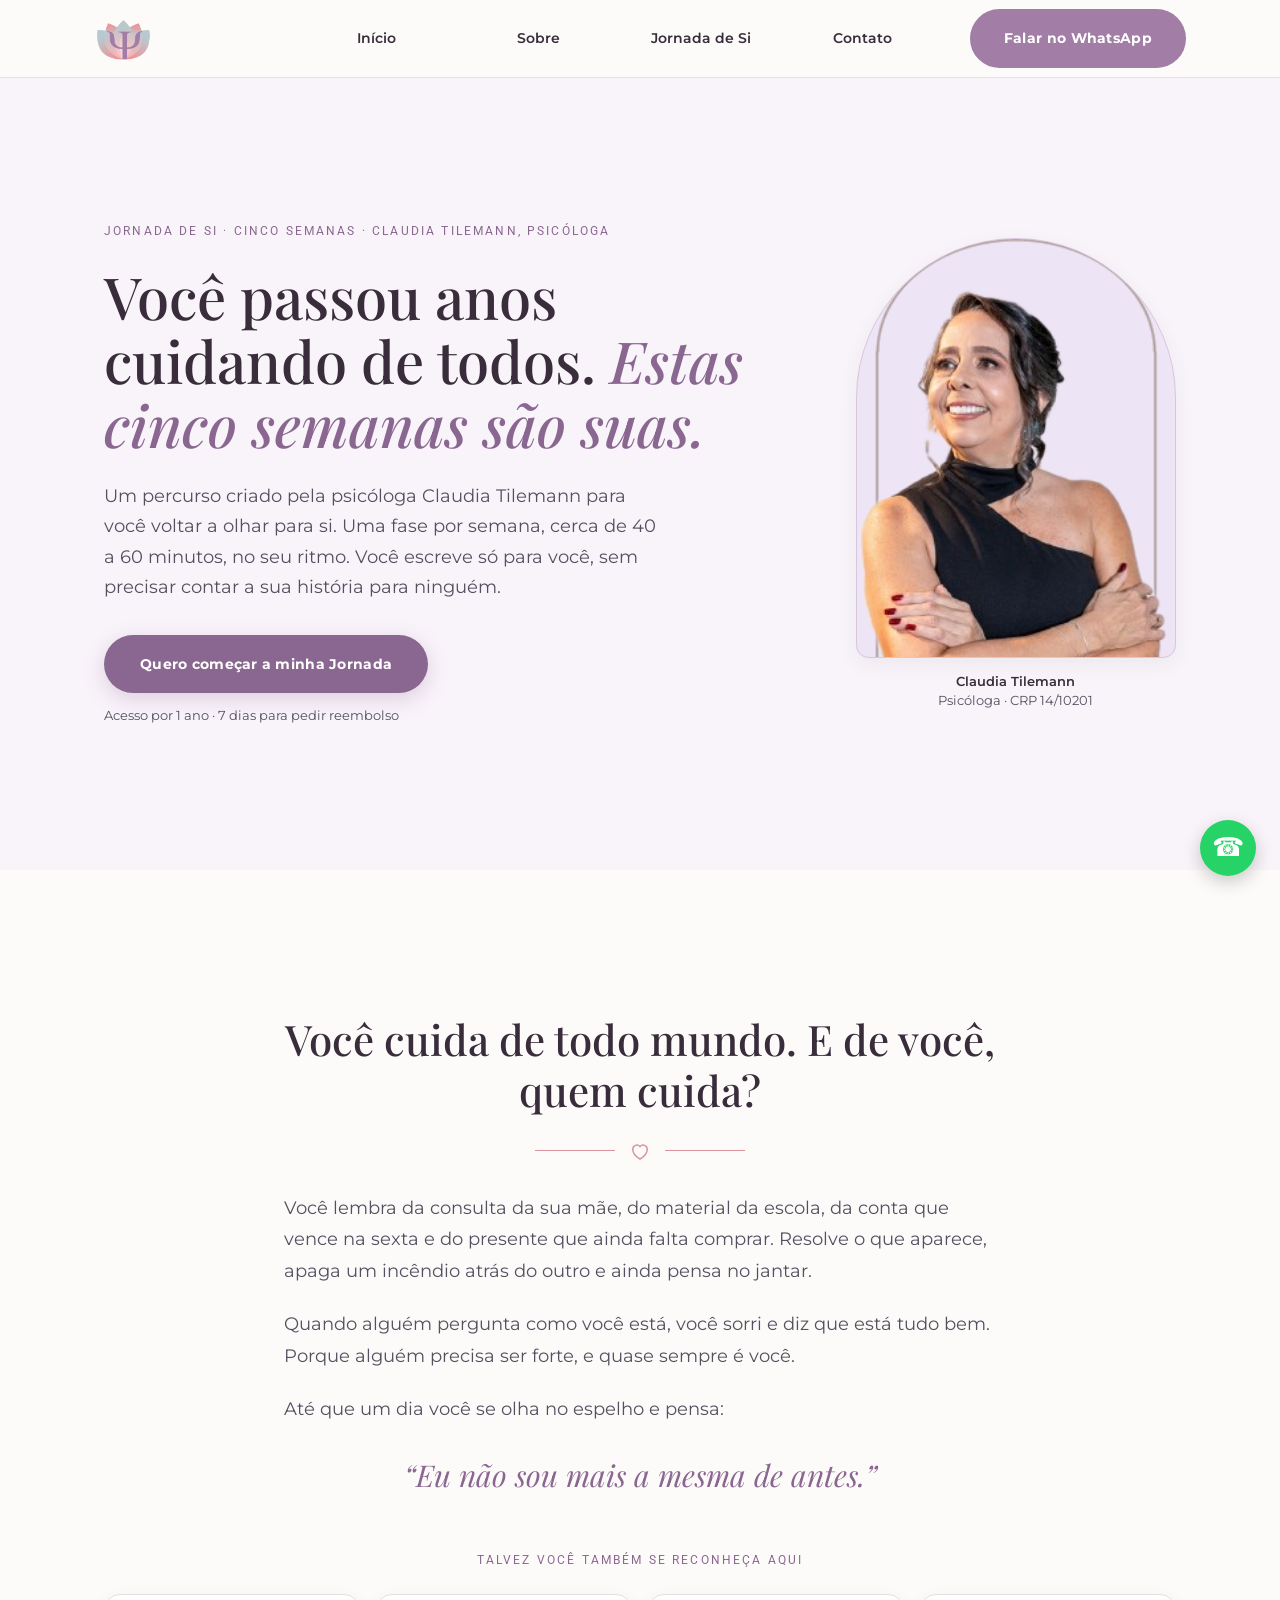
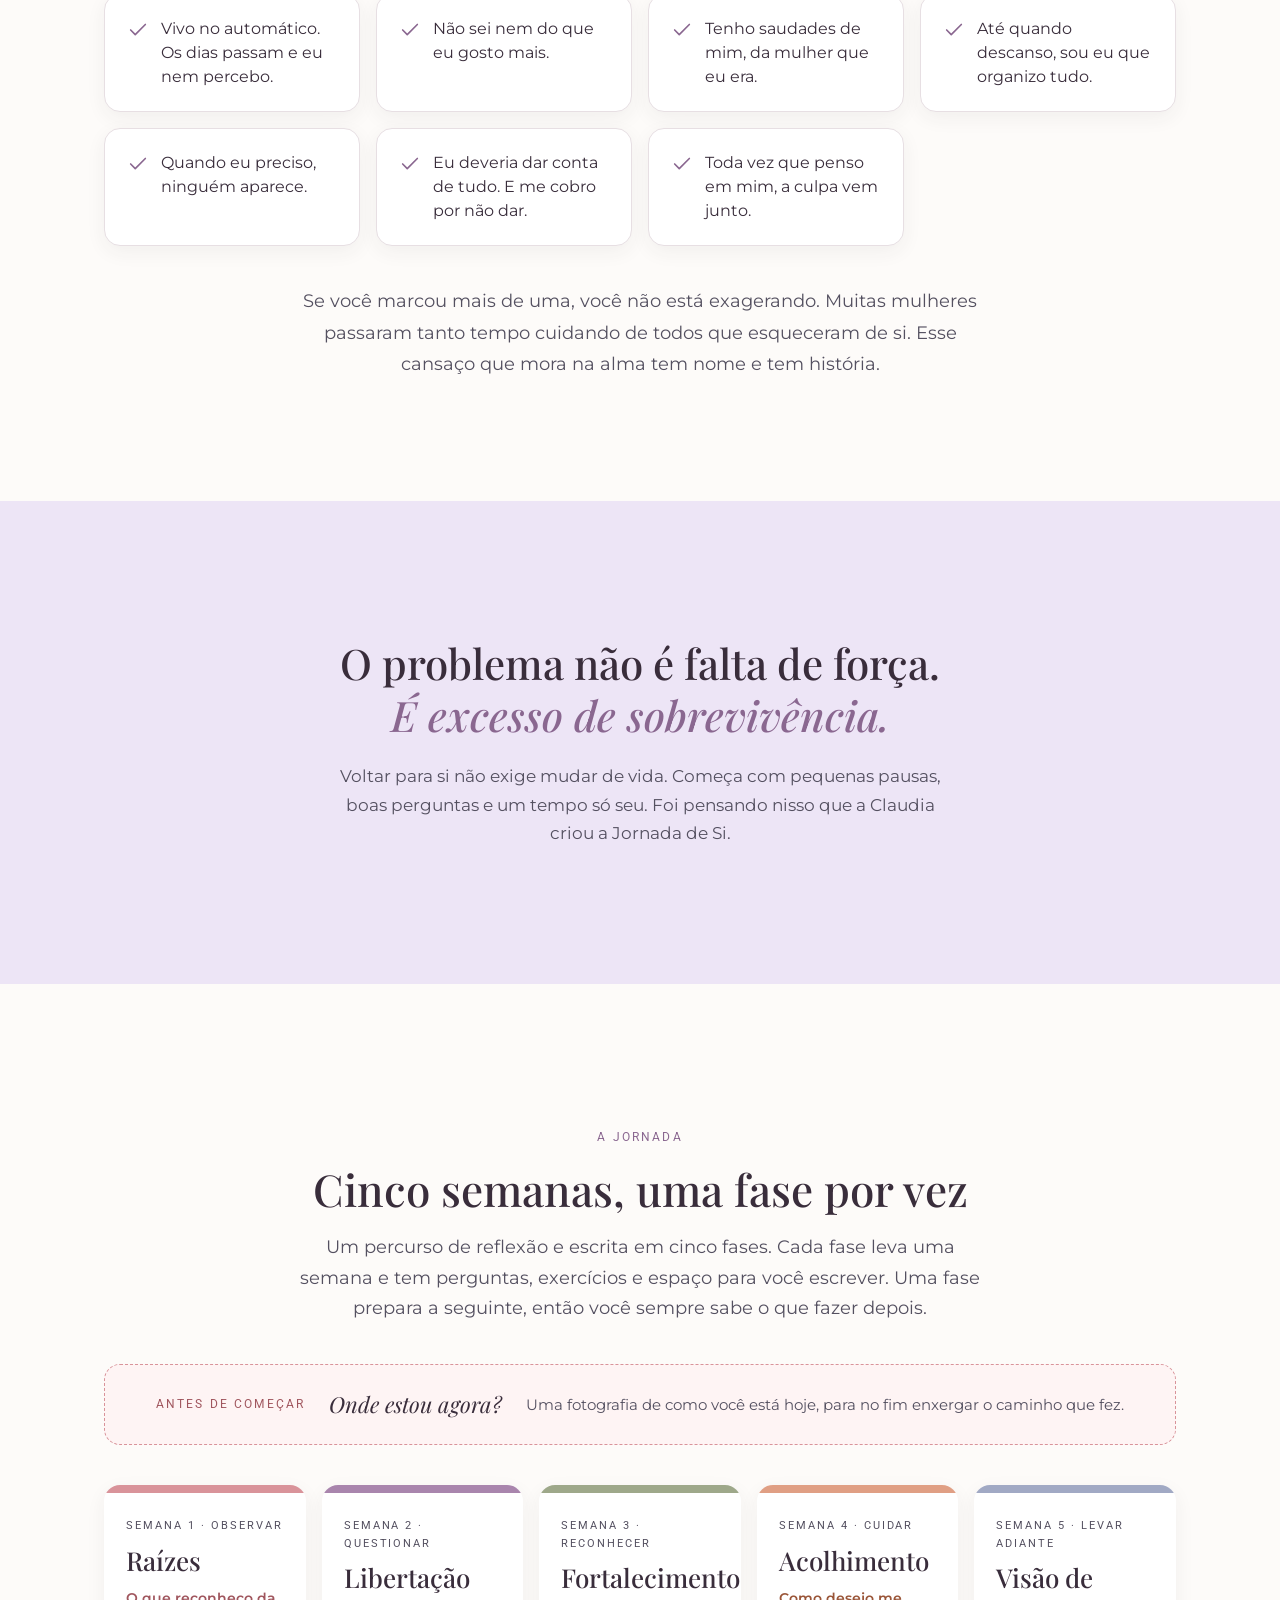
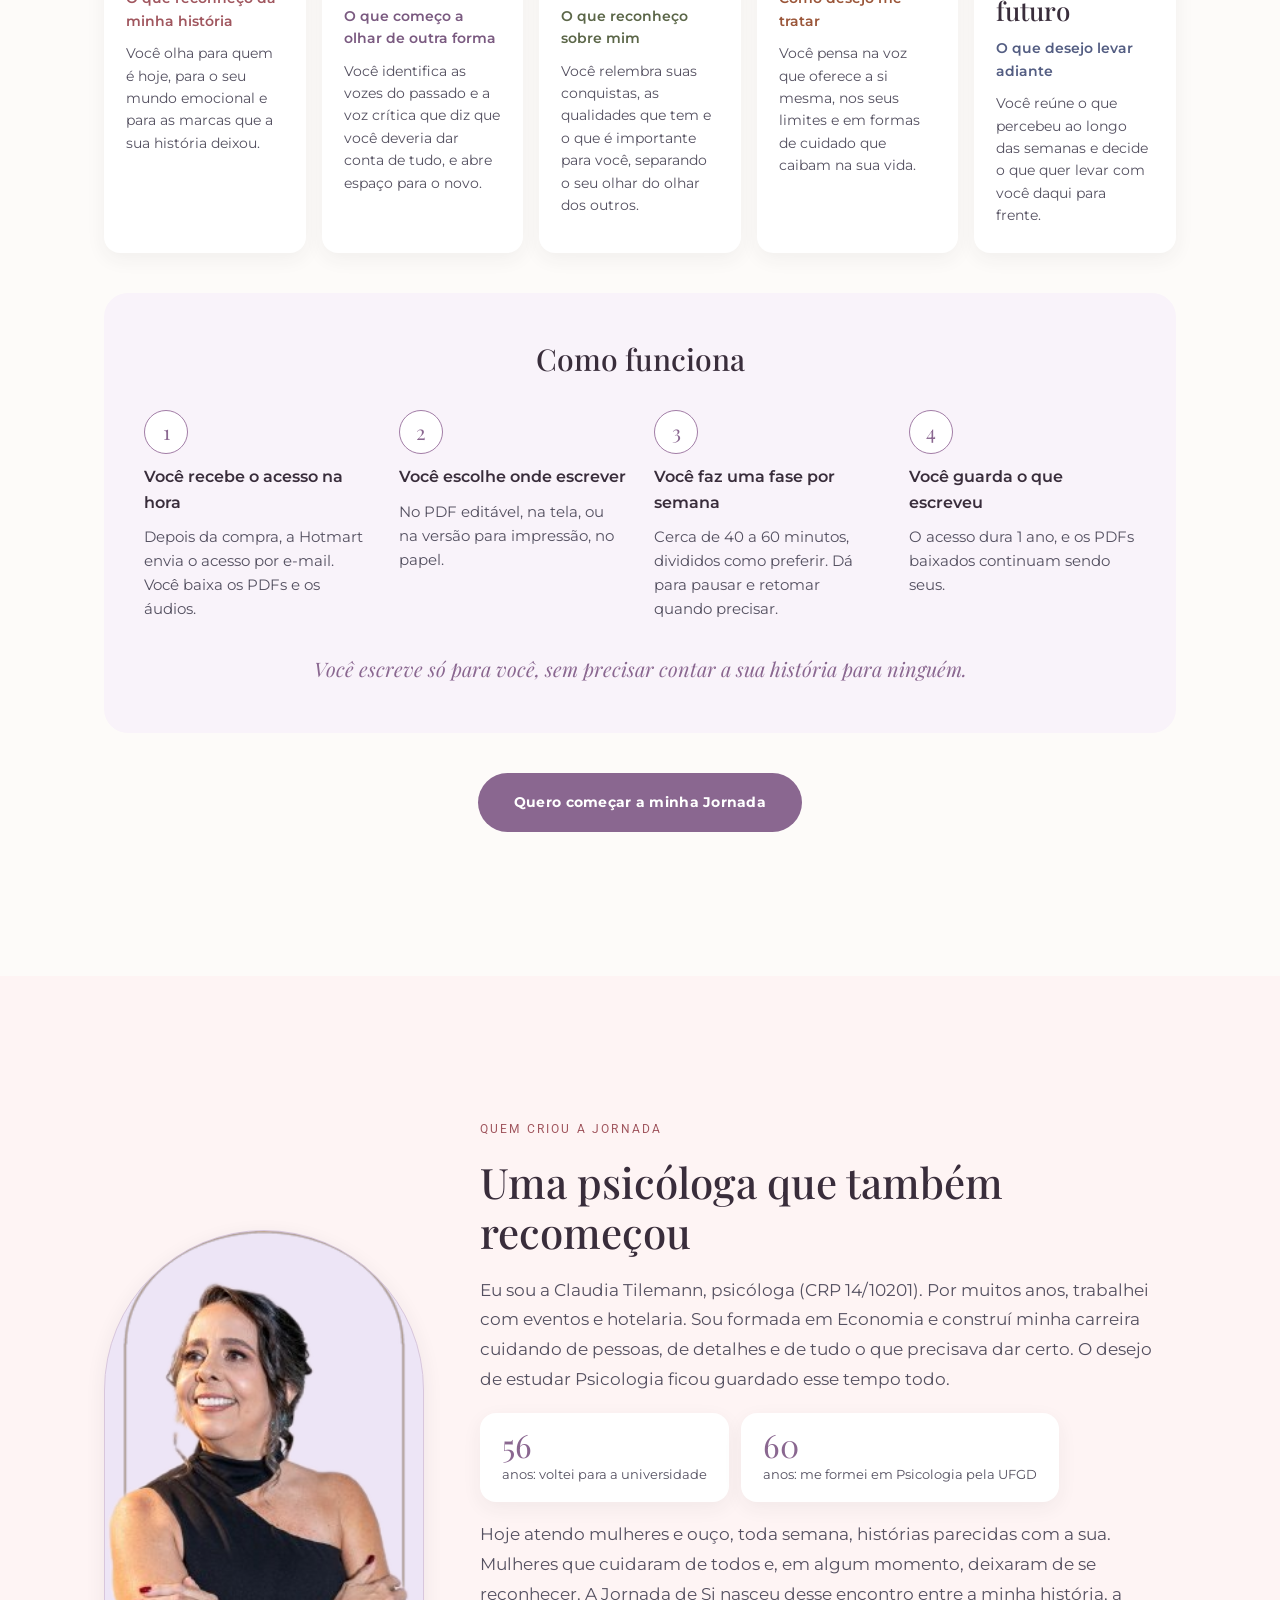
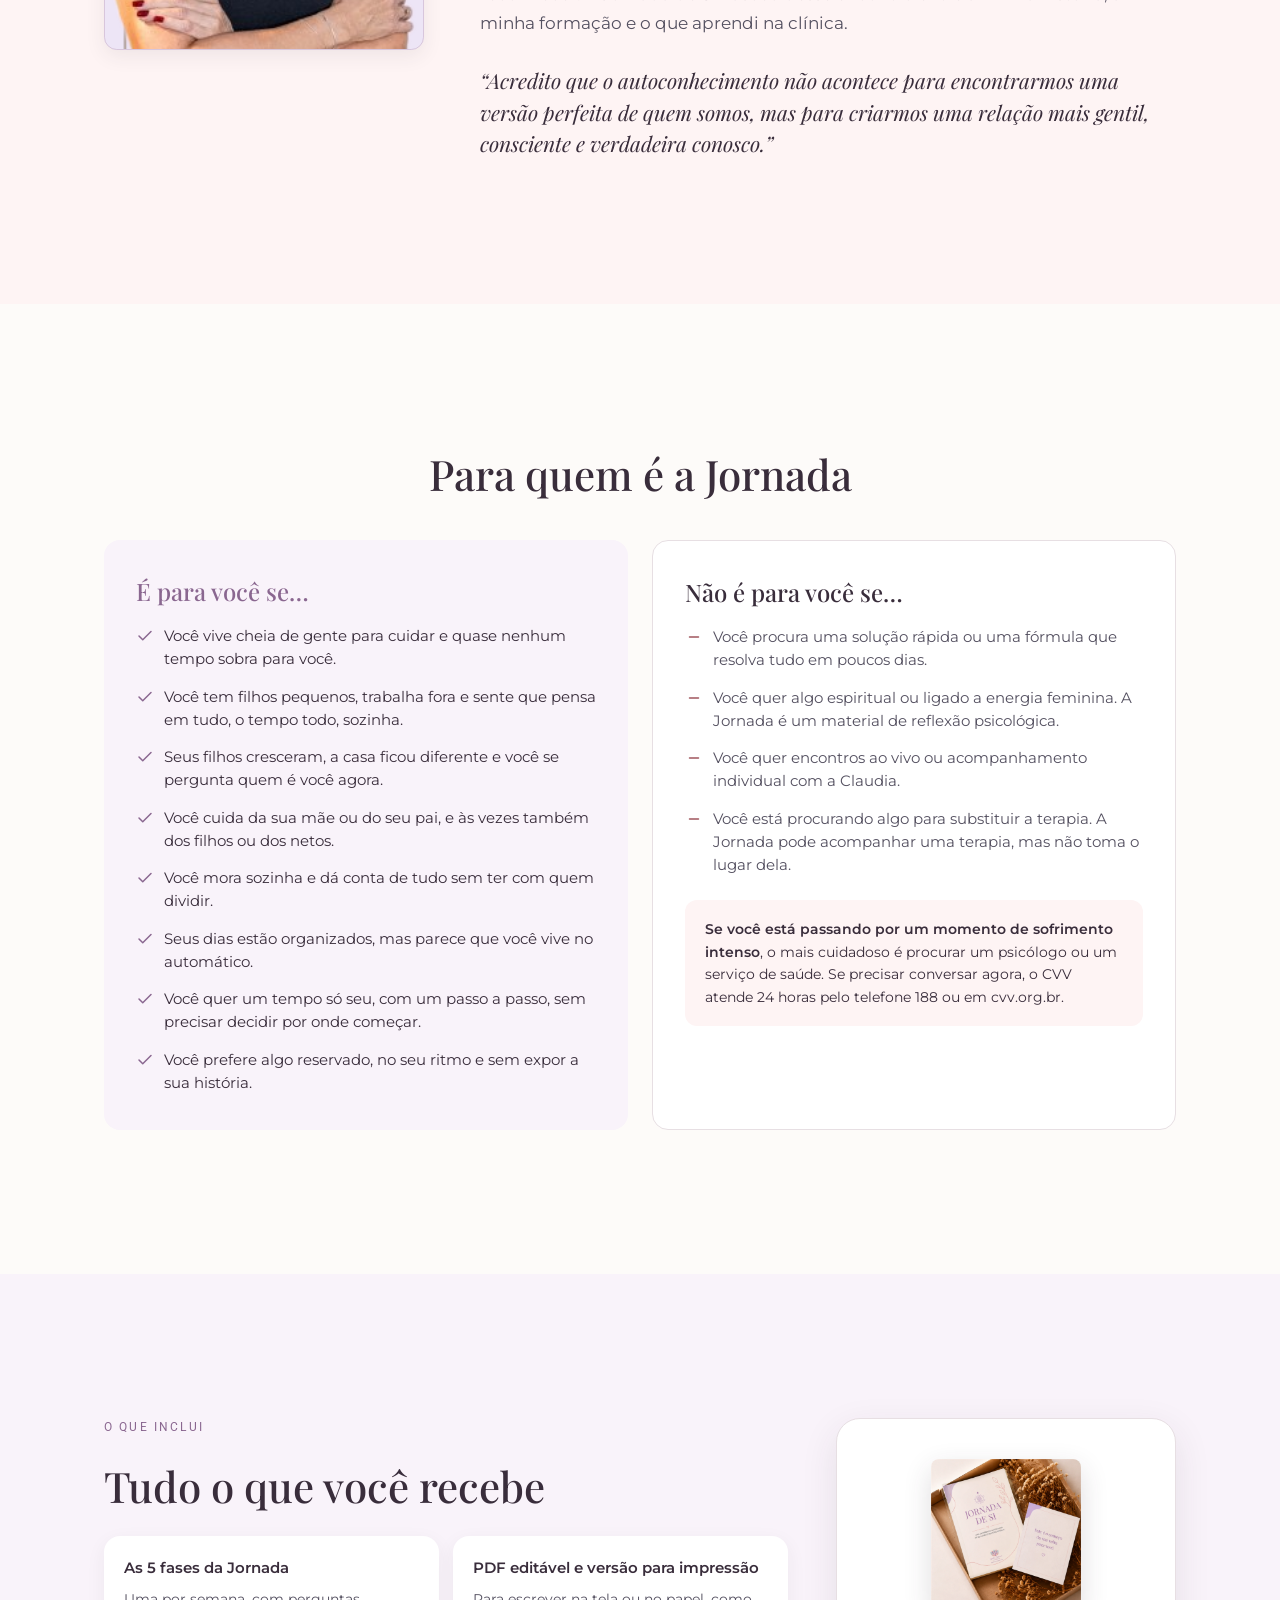
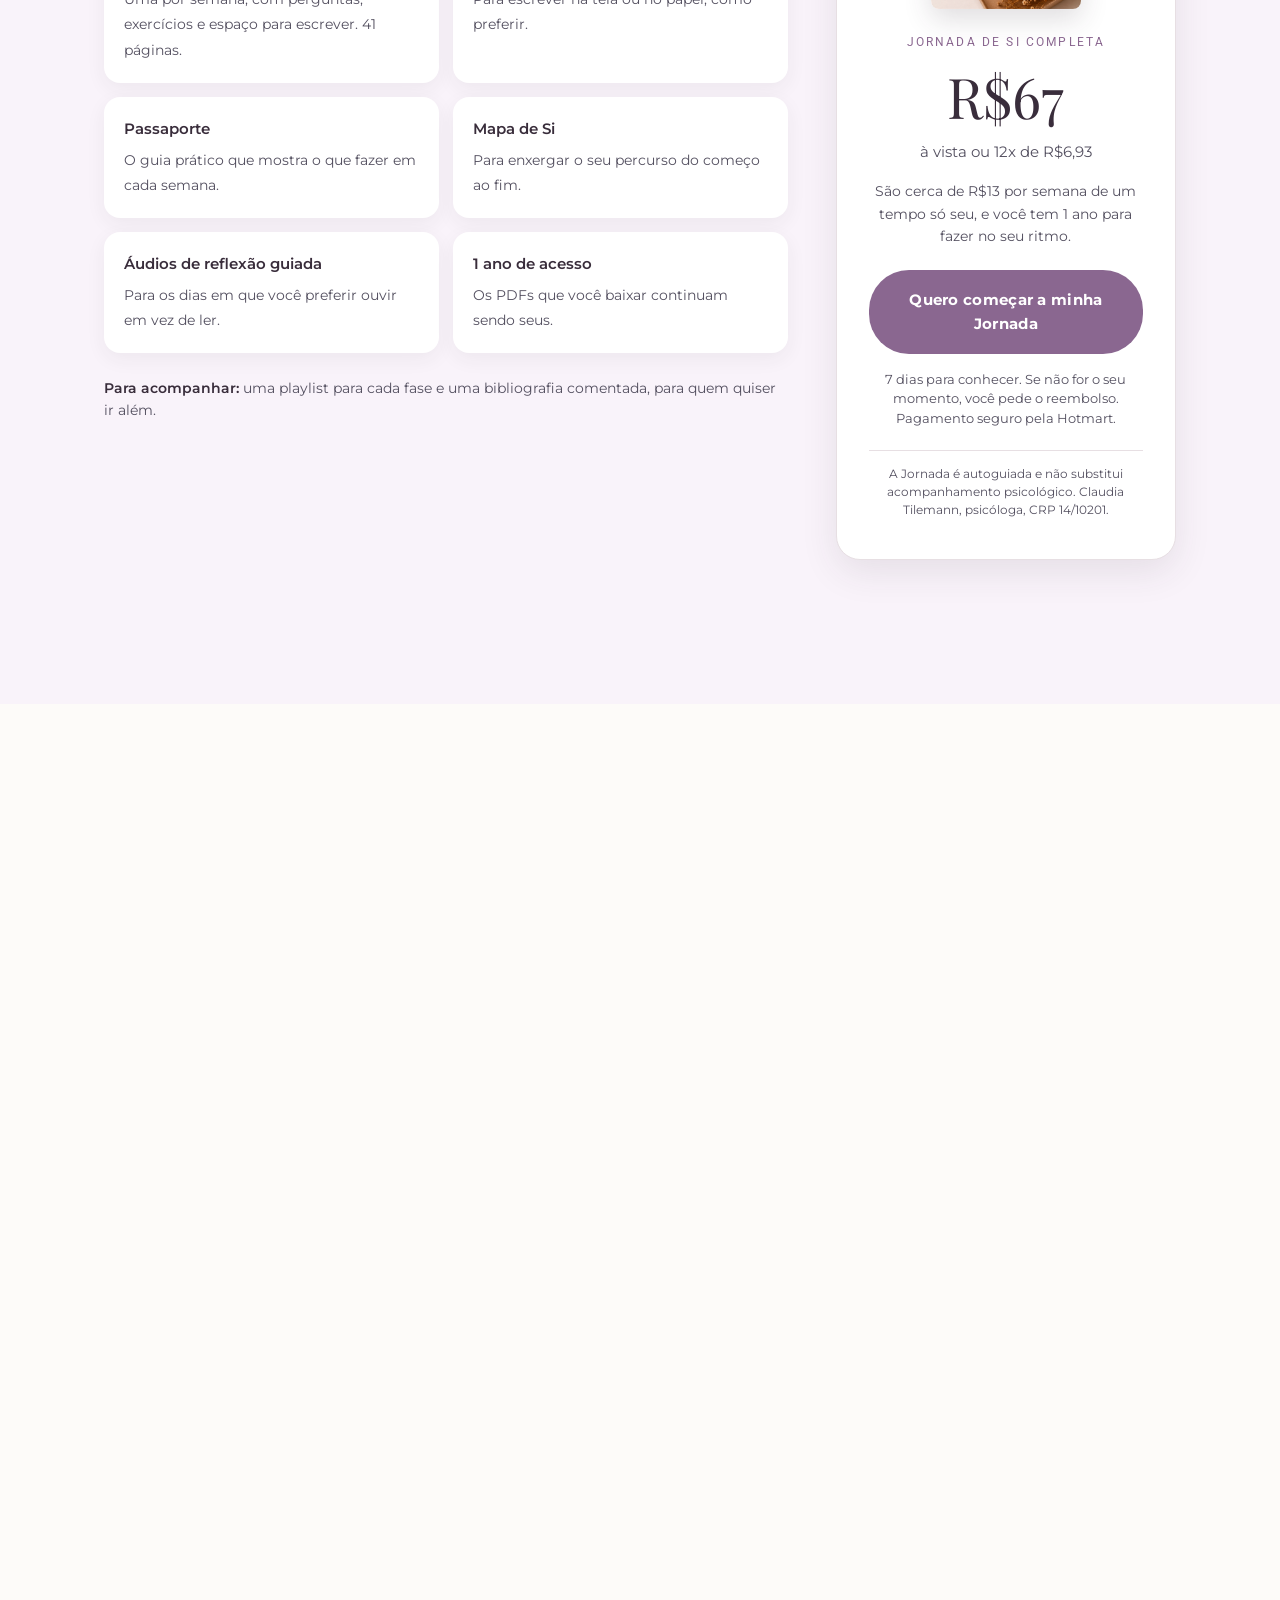
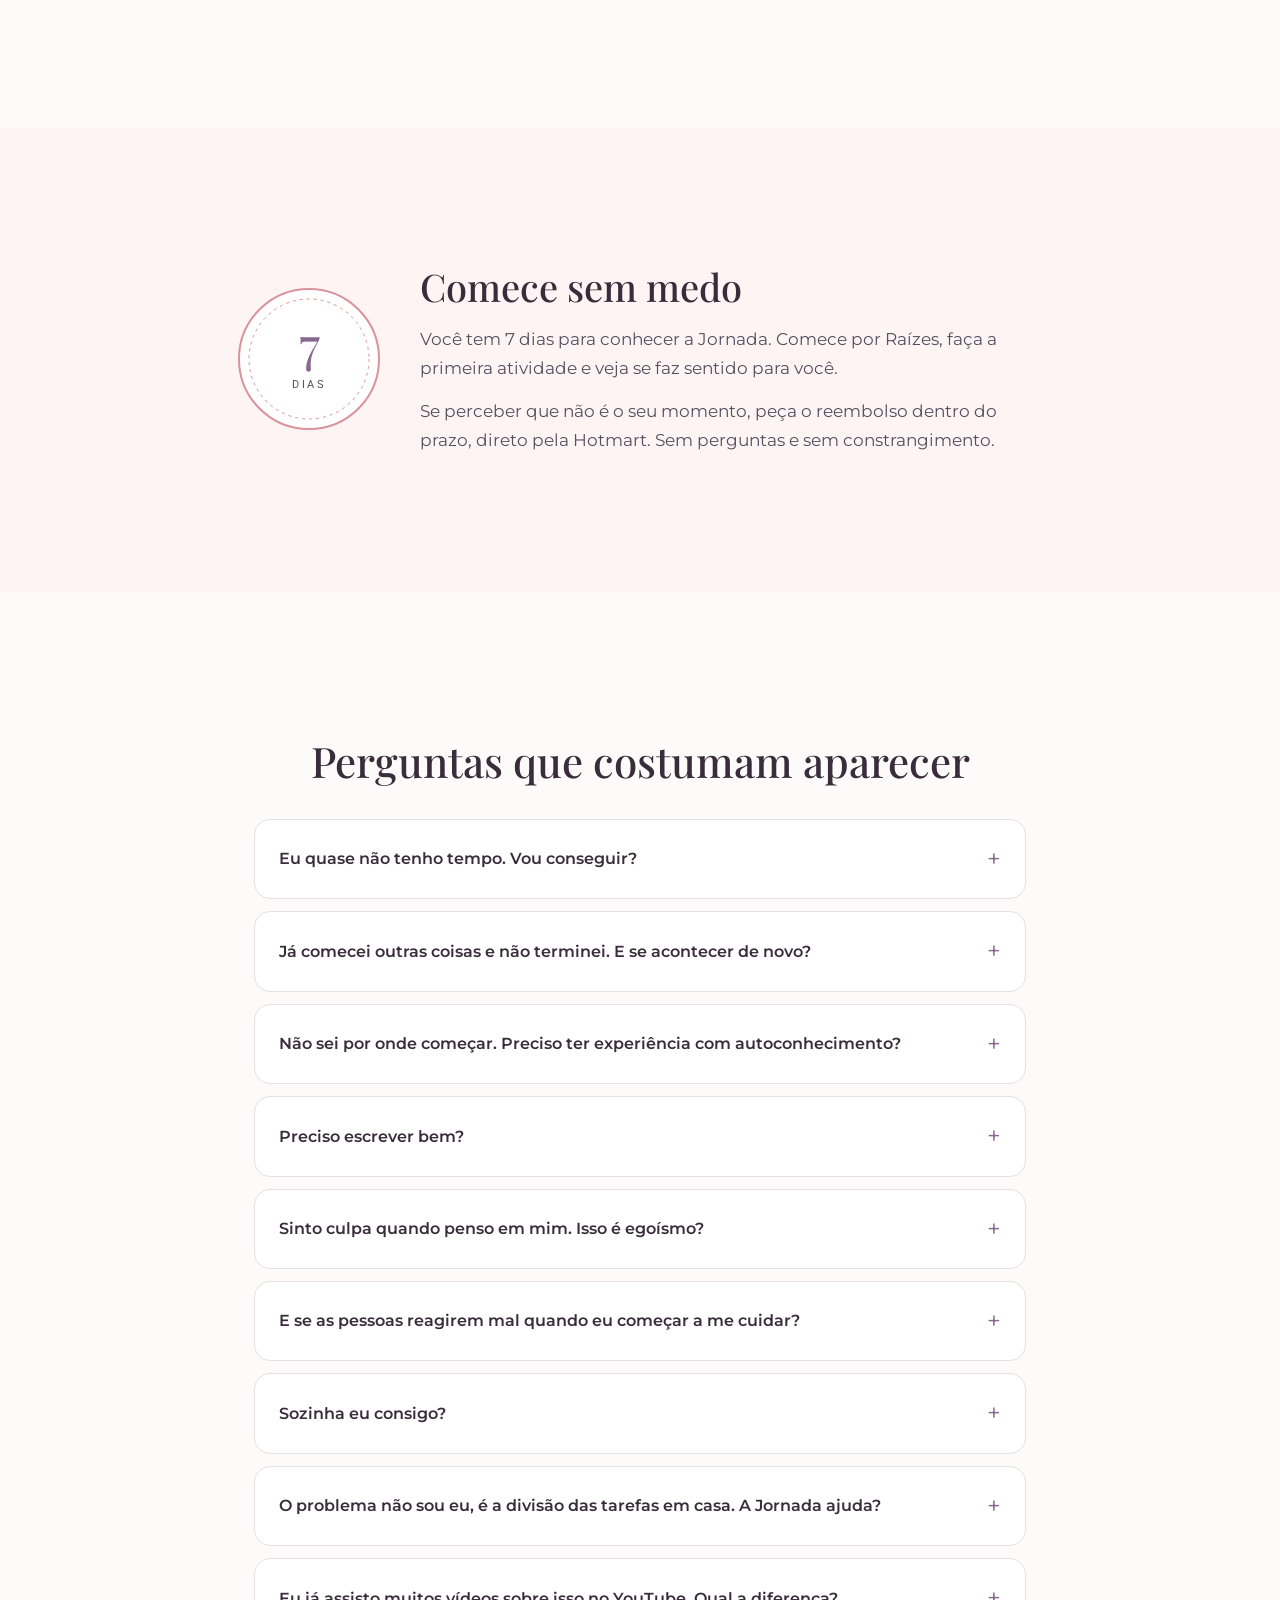
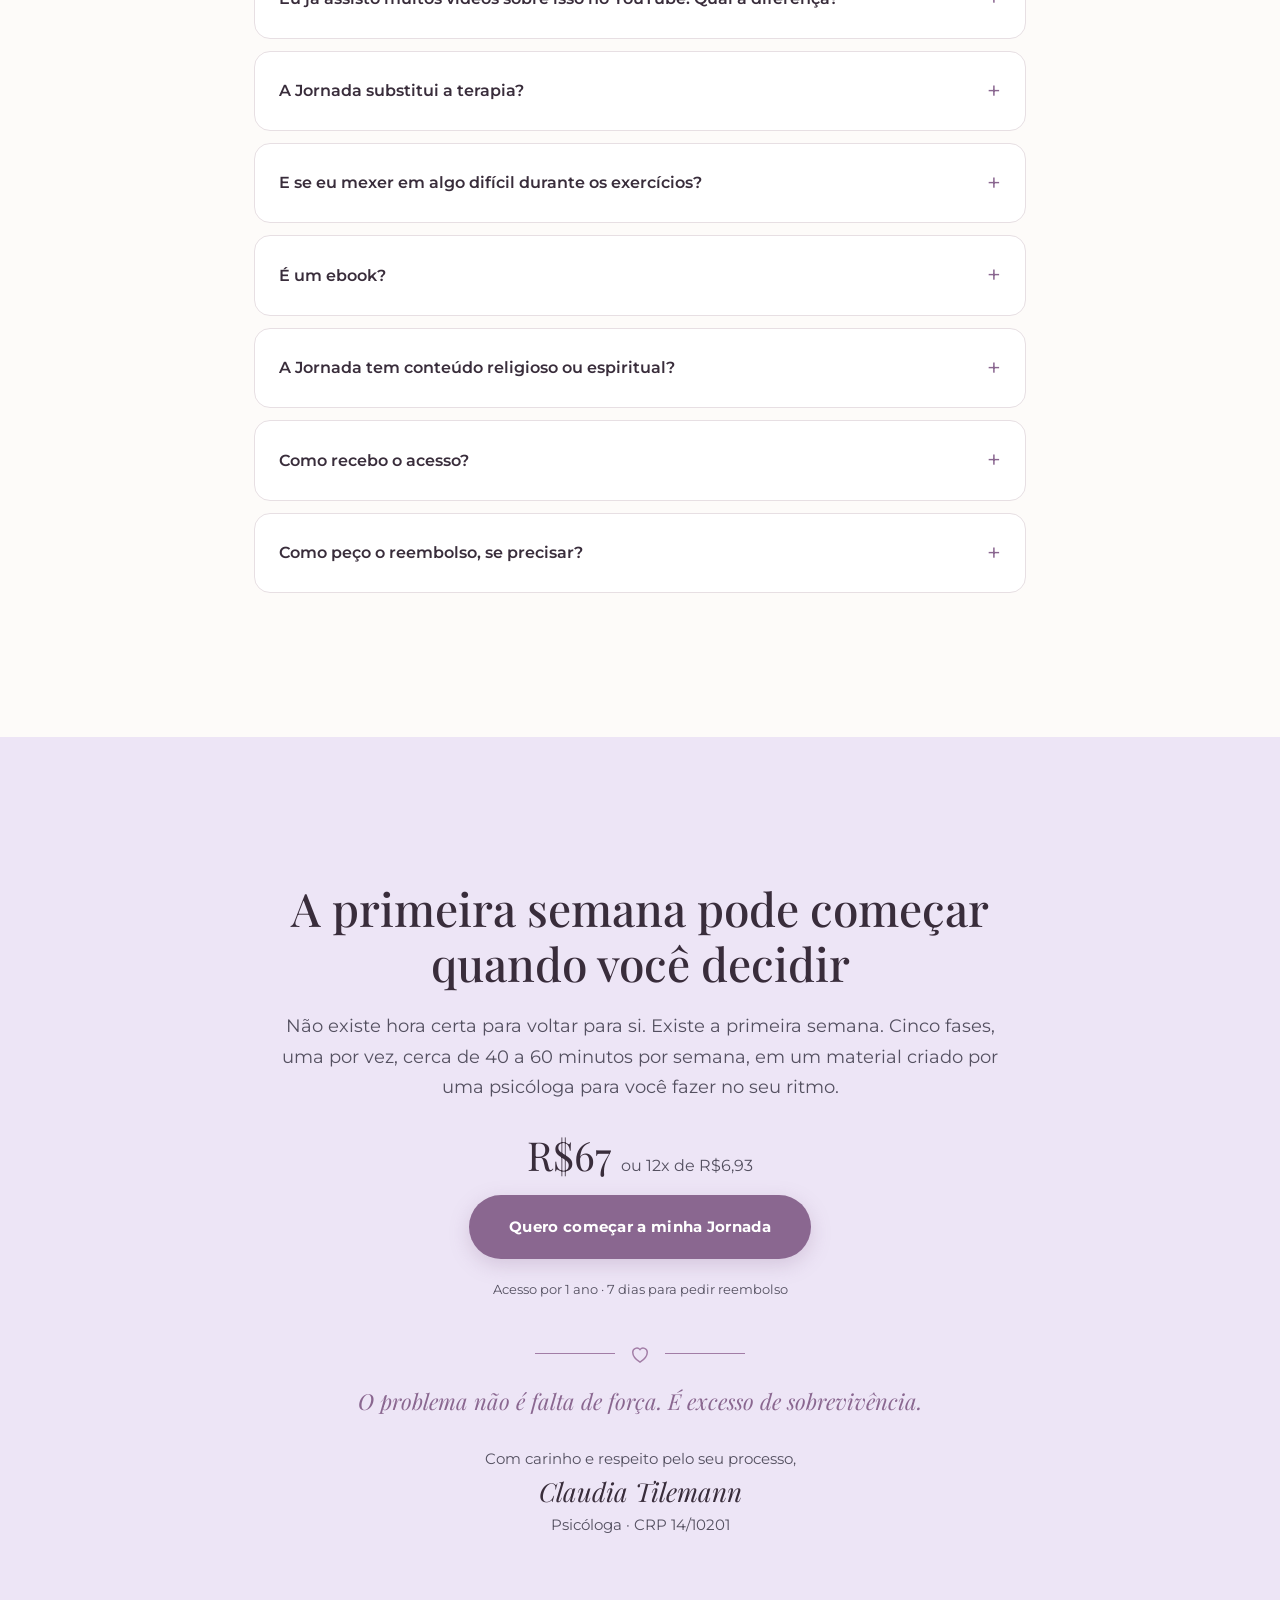
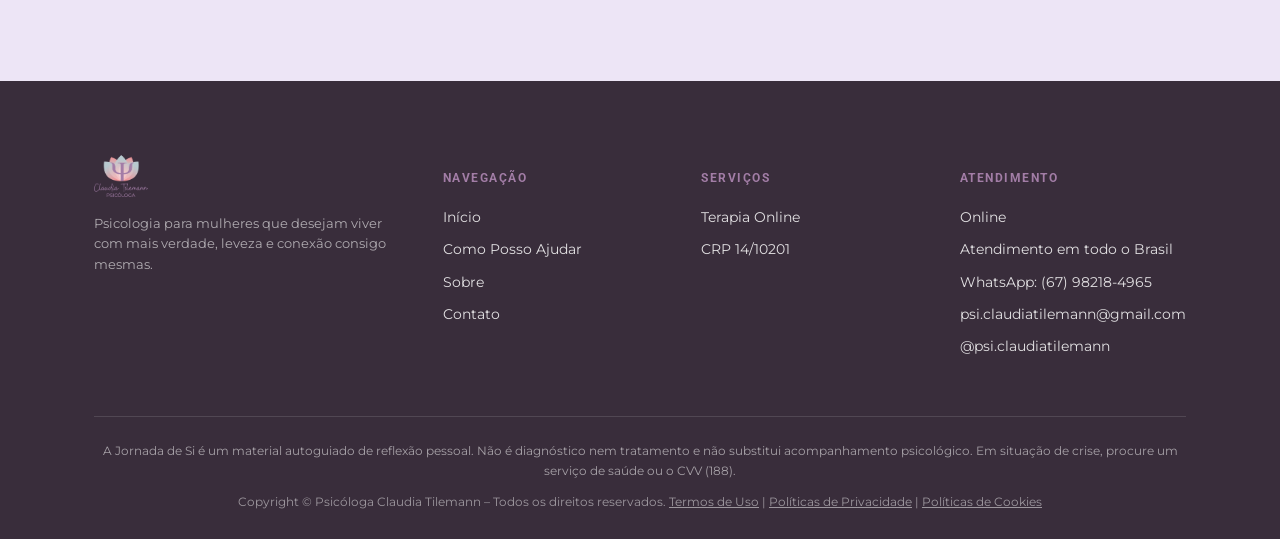
==== commit c880db8c: "att_pagina_jornada" ====
--- a/jornadadesi.html
+++ b/jornadadesi.html
@@ -61,7 +61,7 @@
 
 <!-- 1. TOPO -->
 <section style="background: #f9f3fa; overflow: hidden">
-<div style="max-width: 1120px; margin: 0 auto; padding: 72px 24px 80px; box-sizing: border-box; display: flex; flex-wrap: wrap; align-items: center; gap: 56px">
+<div style="max-width: 1120px; margin: 0 auto; padding: 56px 24px 56px; box-sizing: border-box; display: flex; flex-wrap: wrap; align-items: center; gap: 56px">
 <div style="flex: 999 1 480px; min-width: 0; display: flex; flex-direction: column; gap: 24px">
 <p style="margin: 0; font-family: 'Roboto', sans-serif; font-size: 12px; letter-spacing: 0.18em; text-transform: uppercase; color: #8a6790">Jornada de Si · Cinco semanas · Claudia Tilemann, psicóloga</p>
 <h1 style="margin: 0; font-family: 'Playfair Display', serif; font-weight: 500; font-size: clamp(36px, 5vw, 58px); line-height: 1.1; color: #392d3b">Você passou anos cuidando de todos. <em style="font-style: italic; color: #8a6790">Estas cinco semanas são suas.</em></h1>
@@ -84,7 +84,7 @@
 
 <!-- 2. O PROBLEMA -->
 <section style="background: #fdfbf9">
-<div style="max-width: 760px; margin: 0 auto; padding: 96px 24px 40px; box-sizing: border-box; display: flex; flex-direction: column; gap: 22px">
+<div class="reveal" style="max-width: 760px; margin: 0 auto; padding: 56px 24px 32px; box-sizing: border-box; display: flex; flex-direction: column; gap: 22px">
 <h2 style="margin: 0; font-family: 'Playfair Display', serif; font-weight: 500; font-size: clamp(30px, 4vw, 42px); line-height: 1.2; text-align: center">Você cuida de todo mundo. E de você, quem cuida?</h2>
 <div style="display: flex; align-items: center; justify-content: center; gap: 14px; margin: 4px 0 10px" aria-hidden="true">
 <div style="width: 80px; height: 1px; background: #d9939a"></div>
@@ -96,7 +96,7 @@
 <p style="margin: 0; font-size: 18px; line-height: 1.75; color: #545060">Até que um dia você se olha no espelho e pensa:</p>
 <p style="margin: 8px 0; font-family: 'Playfair Display', serif; font-style: italic; font-size: 30px; line-height: 1.3; color: #8a6790; text-align: center">“Eu não sou mais a mesma de antes.”</p>
 </div>
-<div style="max-width: 1120px; margin: 0 auto; padding: 16px 24px 48px; box-sizing: border-box; display: flex; flex-direction: column; gap: 24px">
+<div class="reveal" style="max-width: 1120px; margin: 0 auto; padding: 16px 24px 32px; box-sizing: border-box; display: flex; flex-direction: column; gap: 24px">
 <p style="margin: 0; text-align: center; font-family: 'Roboto', sans-serif; font-size: 12px; letter-spacing: 0.18em; text-transform: uppercase; color: #8a6790">Talvez você também se reconheça aqui</p>
 <div style="display: grid; grid-template-columns: repeat(auto-fit, minmax(240px, 1fr)); gap: 16px">
 <div style="background: #ffffff; border: 1px solid #e7dfe3; border-radius: 16px; padding: 22px; box-shadow: 0 6px 20px rgba(57,45,59,0.06); display: flex; gap: 12px; align-items: flex-start"><svg width="22" height="22" viewBox="0 0 24 24" fill="none" stroke="#8a6790" stroke-width="1.8" stroke-linecap="round" stroke-linejoin="round" aria-hidden="true" style="flex: none; margin-top: 2px"><path d="M20 6 9 17l-5-5"></path></svg><span style="font-size: 16px; line-height: 1.5">Vivo no automático. Os dias passam e eu nem percebo.</span></div>
@@ -113,7 +113,7 @@
 
 <!-- FRASE DA MARCA -->
 <section style="background: #ede5f6">
-<div style="max-width: 900px; margin: 0 auto; padding: 72px 24px; box-sizing: border-box; display: flex; flex-direction: column; align-items: center; gap: 20px; text-align: center">
+<div class="reveal" style="max-width: 900px; margin: 0 auto; padding: 48px 24px; box-sizing: border-box; display: flex; flex-direction: column; align-items: center; gap: 20px; text-align: center">
 <p style="margin: 0; font-family: 'Playfair Display', serif; font-weight: 500; font-size: clamp(28px, 4vw, 42px); line-height: 1.25; color: #392d3b">O problema não é falta de força.<br><em style="color: #8a6790">É excesso de sobrevivência.</em></p>
 <p style="margin: 0; max-width: 620px; font-size: 17px; line-height: 1.7; color: #545060">Voltar para si não exige mudar de vida. Começa com pequenas pausas, boas perguntas e um tempo só seu. Foi pensando nisso que a Claudia criou a Jornada de Si.</p>
 </div>
@@ -121,7 +121,7 @@
 
 <!-- 3. A JORNADA -->
 <section id="jornada" style="background: #fdfbf9">
-<div style="max-width: 1120px; margin: 0 auto; padding: 96px 24px; box-sizing: border-box; display: flex; flex-direction: column; gap: 40px">
+<div class="reveal" style="max-width: 1120px; margin: 0 auto; padding: 56px 24px; box-sizing: border-box; display: flex; flex-direction: column; gap: 40px">
 <div style="text-align: center; display: flex; flex-direction: column; gap: 16px; align-items: center">
 <p style="margin: 0; font-family: 'Roboto', sans-serif; font-size: 12px; letter-spacing: 0.18em; text-transform: uppercase; color: #8a6790">A Jornada</p>
 <h2 style="margin: 0; font-family: 'Playfair Display', serif; font-weight: 500; font-size: clamp(30px, 4vw, 44px); line-height: 1.2">Cinco semanas, uma fase por vez</h2>
@@ -158,7 +158,7 @@
 
 <!-- 4. QUEM CRIOU -->
 <section id="sobre" style="background: #fef4f4">
-<div style="max-width: 1120px; margin: 0 auto; padding: 96px 24px; box-sizing: border-box; display: flex; flex-wrap: wrap; align-items: center; gap: 56px">
+<div class="reveal" style="max-width: 1120px; margin: 0 auto; padding: 56px 24px; box-sizing: border-box; display: flex; flex-wrap: wrap; align-items: center; gap: 56px">
 <div style="flex: 1 1 300px; display: flex; justify-content: center">
 <div style="width: 320px; max-width: 100%; height: 420px; border-radius: 200px 200px 16px 16px; overflow: hidden; border: 1px solid #d8c6dc; box-shadow: 0 6px 20px rgba(57,45,59,0.08); background: #ede5f6">
 <img src="images/jornada/claudia.png" alt="Retrato da psicóloga Claudia Tilemann" style="width: 100%; height: 100%; object-fit: cover; object-position: center top; display: block">
@@ -180,7 +180,7 @@
 
 <!-- 5. PARA QUEM É -->
 <section style="background: #fdfbf9">
-<div style="max-width: 1120px; margin: 0 auto; padding: 96px 24px; box-sizing: border-box; display: flex; flex-direction: column; gap: 40px">
+<div class="reveal" style="max-width: 1120px; margin: 0 auto; padding: 56px 24px; box-sizing: border-box; display: flex; flex-direction: column; gap: 40px">
 <h2 style="margin: 0; text-align: center; font-family: 'Playfair Display', serif; font-weight: 500; font-size: clamp(30px, 4vw, 42px)">Para quem é a Jornada</h2>
 <div style="display: grid; grid-template-columns: repeat(auto-fit, minmax(300px, 1fr)); gap: 24px">
 <div style="background: #f9f3fa; border-radius: 16px; padding: 36px 32px; display: flex; flex-direction: column; gap: 18px">
@@ -214,7 +214,7 @@
 
 <!-- 6. O QUE INCLUI + COMPRA -->
 <section id="comprar" style="background: #f9f3fa">
-<div style="max-width: 1120px; margin: 0 auto; padding: 96px 24px; box-sizing: border-box; display: flex; flex-wrap: wrap; gap: 48px; align-items: flex-start">
+<div class="reveal" style="max-width: 1120px; margin: 0 auto; padding: 56px 24px; box-sizing: border-box; display: flex; flex-wrap: wrap; gap: 48px; align-items: flex-start">
 <div style="flex: 999 1 480px; min-width: 0; display: flex; flex-direction: column; gap: 24px">
 <p style="margin: 0; font-family: 'Roboto', sans-serif; font-size: 12px; letter-spacing: 0.18em; text-transform: uppercase; color: #8a6790">O que inclui</p>
 <h2 style="margin: 0; font-family: 'Playfair Display', serif; font-weight: 500; font-size: clamp(30px, 4vw, 42px); line-height: 1.2">Tudo o que você recebe</h2>
@@ -244,7 +244,7 @@
 
 <!-- 7. POR DENTRO (no lugar dos depoimentos, até que existam) -->
 <section style="background: #fdfbf9">
-<div style="max-width: 1120px; margin: 0 auto; padding: 96px 24px; box-sizing: border-box; display: flex; flex-direction: column; gap: 36px">
+<div class="reveal" style="max-width: 1120px; margin: 0 auto; padding: 56px 24px; box-sizing: border-box; display: flex; flex-direction: column; gap: 36px">
 <div style="text-align: center; display: flex; flex-direction: column; gap: 14px; align-items: center">
 <p style="margin: 0; font-family: 'Roboto', sans-serif; font-size: 12px; letter-spacing: 0.18em; text-transform: uppercase; color: #8a6790">Por dentro da Jornada</p>
 <h2 style="margin: 0; font-family: 'Playfair Display', serif; font-weight: 500; font-size: clamp(30px, 4vw, 42px)">Uma página da Jornada, para você conhecer</h2>
@@ -260,7 +260,7 @@
 
 <!-- 8. GARANTIA -->
 <section style="background: #fef4f4">
-<div style="max-width: 860px; margin: 0 auto; padding: 72px 24px; box-sizing: border-box; display: flex; flex-wrap: wrap; align-items: center; justify-content: center; gap: 36px">
+<div class="reveal" style="max-width: 860px; margin: 0 auto; padding: 48px 24px; box-sizing: border-box; display: flex; flex-wrap: wrap; align-items: center; justify-content: center; gap: 36px">
 <svg width="150" height="150" viewBox="0 0 150 150" role="img" aria-label="Selo: 7 dias para conhecer" style="flex: none">
 <circle cx="75" cy="75" r="70" fill="#ffffff" stroke="#d9939a" stroke-width="2"></circle>
 <circle cx="75" cy="75" r="60" fill="none" stroke="#d9939a" stroke-width="1" stroke-dasharray="3 4"></circle>
@@ -277,7 +277,7 @@
 
 <!-- 9. PERGUNTAS FREQUENTES -->
 <section style="background: #fdfbf9">
-<div style="max-width: 820px; margin: 0 auto; padding: 96px 24px; box-sizing: border-box; display: flex; flex-direction: column; gap: 32px">
+<div class="reveal" style="max-width: 820px; margin: 0 auto; padding: 56px 24px; box-sizing: border-box; display: flex; flex-direction: column; gap: 32px">
 <h2 style="margin: 0; text-align: center; font-family: 'Playfair Display', serif; font-weight: 500; font-size: clamp(30px, 4vw, 42px)">Perguntas que costumam aparecer</h2>
 <div style="display: flex; flex-direction: column; gap: 12px">
 <details style="background: #ffffff; border: 1px solid #e7dfe3; border-radius: 16px; padding: 0 24px"><summary style="display: flex; justify-content: space-between; align-items: center; gap: 16px; padding: 20px 0; font-weight: 600; font-size: 16px">Eu quase não tenho tempo. Vou conseguir?<span class="faq-plus" style="font-size: 24px; color: #8a6790; font-weight: 400; transition: transform 0.2s">+</span></summary><p style="margin: 0 0 22px; font-size: 15px; line-height: 1.7; color: #545060">A Jornada pede cerca de 40 a 60 minutos por semana, e você pode dividir esse tempo em pequenas atividades ao longo dos dias. Se uma semana for corrida, você pausa e retoma depois. Não é preciso mudar a sua rotina para começar.</p></details>
@@ -301,7 +301,7 @@
 
 <!-- 10. CHAMADA FINAL -->
 <section style="background: #ede5f6">
-<div style="max-width: 780px; margin: 0 auto; padding: 96px 24px; box-sizing: border-box; display: flex; flex-direction: column; align-items: center; gap: 20px; text-align: center">
+<div class="reveal" style="max-width: 780px; margin: 0 auto; padding: 56px 24px; box-sizing: border-box; display: flex; flex-direction: column; align-items: center; gap: 20px; text-align: center">
 <h2 style="margin: 0; font-family: 'Playfair Display', serif; font-weight: 500; font-size: clamp(30px, 4.2vw, 46px); line-height: 1.2">A primeira semana pode começar quando você decidir</h2>
 <p style="margin: 0; font-size: 18px; line-height: 1.7; color: #545060">Não existe hora certa para voltar para si. Existe a primeira semana. Cinco fases, uma por vez, cerca de 40 a 60 minutos por semana, em um material criado por uma psicóloga para você fazer no seu ritmo.</p>
 <p style="margin: 12px 0 0; font-family: 'Playfair Display', serif; font-size: 40px; line-height: 1; color: #392d3b">R$67 <span style="font-family: 'Montserrat', sans-serif; font-size: 16px; color: #545060">ou 12x de R$6,93</span></p>
